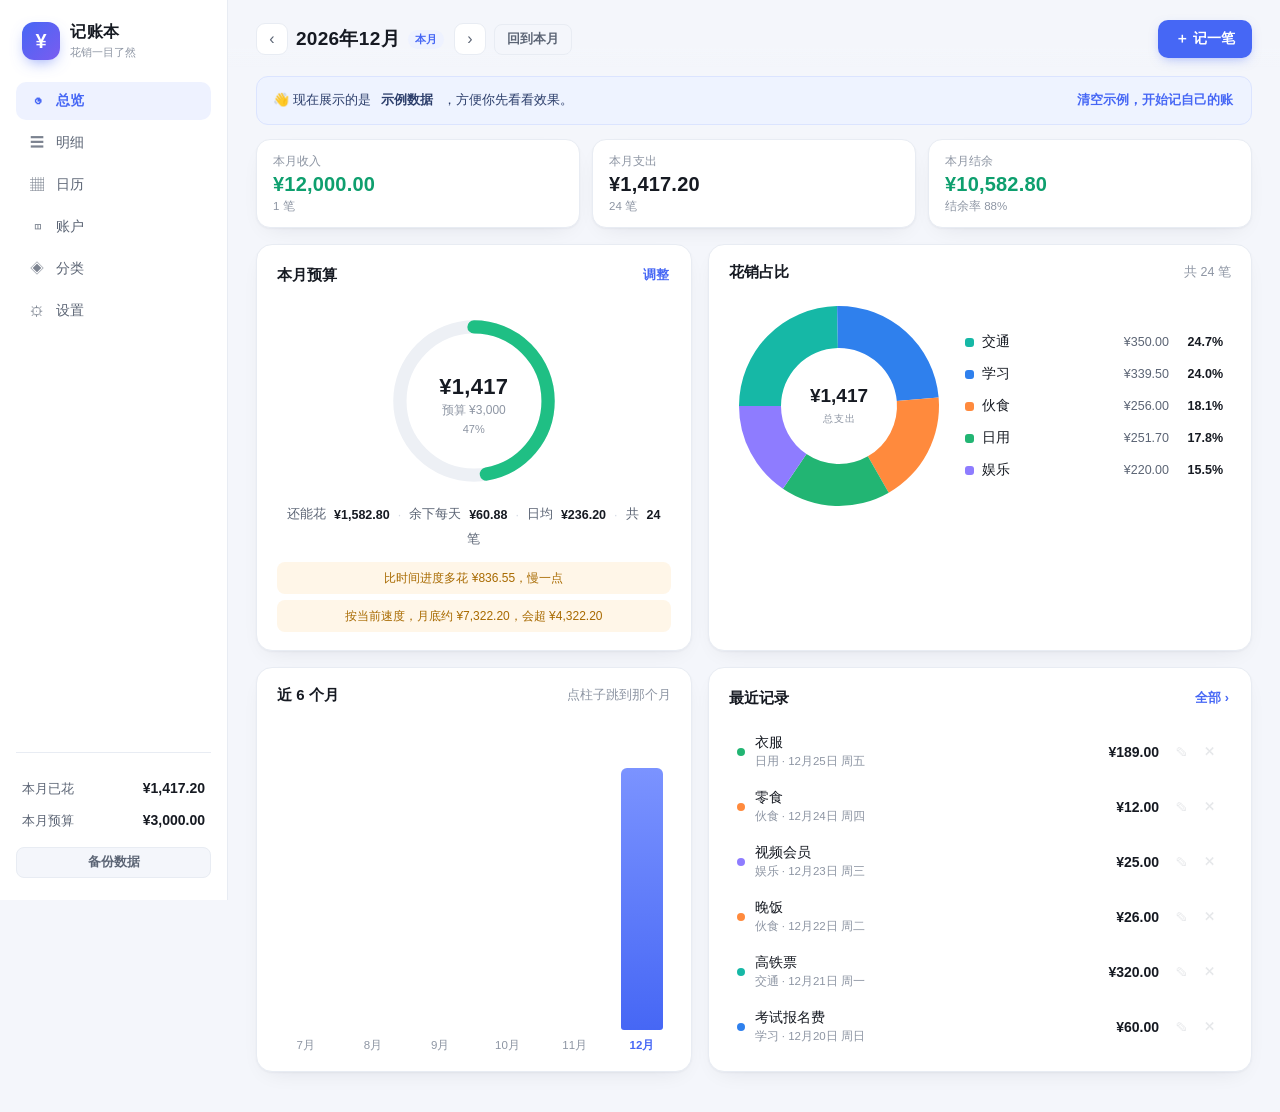
==== index.html @ 74877494 "增加 GitHub Pages 入口（index.html）与在线试用链接" ====
<!DOCTYPE html>
<html lang="zh-CN">
<head>
<meta charset="UTF-8">
<meta name="viewport" content="width=device-width, initial-scale=1.0">
<meta name="color-scheme" content="light">
<title>记账本</title>
<style>
/* ================= 记账本 · 样式 ================= */
:root {
  --bg: #f4f6fb;
  --card: #ffffff;
  --line: #e8ecf3;
  --text: #161a22;
  --text-2: #5b6474;
  --muted: #8d95a3;
  --primary: #4667f5;
  --primary-d: #3452d9;
  --danger: #e5484d;
  --good: #1fbf84;
  --warn: #f5a524;
  --radius: 16px;
  --shadow: 0 1px 2px rgba(18, 24, 40, .04), 0 8px 24px -12px rgba(18, 24, 40, .12);
}

* { box-sizing: border-box; }
html, body { height: 100%; }
body {
  margin: 0;
  background: var(--bg);
  color: var(--text);
  font-family: -apple-system, BlinkMacSystemFont, "Segoe UI", "微软雅黑", "PingFang SC",
    "Hiragino Sans GB", "Microsoft YaHei", sans-serif;
  font-size: 14px;
  -webkit-font-smoothing: antialiased;
}
button, input, select { font-family: inherit; font-size: inherit; color: inherit; }
button { cursor: pointer; }

/* 去掉数字输入框的上下箭头 */
input[type=number]::-webkit-outer-spin-button,
input[type=number]::-webkit-inner-spin-button { -webkit-appearance: none; margin: 0; }
input[type=number] { -moz-appearance: textfield; appearance: textfield; }

#app { display: flex; min-height: 100vh; max-width: 1600px; margin: 0 auto; }

/* ---------- 侧栏 ---------- */
.sidebar {
  width: 228px; flex: 0 0 228px;
  background: var(--card);
  border-right: 1px solid var(--line);
  padding: 22px 16px;
  display: flex; flex-direction: column;
  position: sticky; top: 0; height: 100vh;
}
.brand { display: flex; align-items: center; gap: 10px; padding: 0 6px 22px; }
.brand .logo {
  width: 38px; height: 38px; border-radius: 12px;
  background: linear-gradient(135deg, #4667f5, #7a5cf0);
  color: #fff; display: grid; place-items: center;
  font-size: 20px; font-weight: 700;
  box-shadow: 0 6px 16px -6px rgba(70, 103, 245, .7);
}
.brand b { display: block; font-size: 16px; letter-spacing: .5px; }
.brand small { color: var(--muted); font-size: 11px; }

.nav { display: flex; flex-direction: column; gap: 4px; }
.nav-item {
  display: flex; align-items: center; gap: 10px;
  padding: 10px 12px; border: 0; border-radius: 10px;
  background: transparent; color: var(--text-2);
  font-weight: 500; text-align: left; transition: .15s;
}
.nav-item i { font-style: normal; width: 18px; text-align: center; opacity: .8; }
.nav-item:hover { background: #f2f5fc; color: var(--text); }
.nav-item.active { background: #eef2ff; color: var(--primary); font-weight: 600; }
.nav-item.active i { opacity: 1; }

.side-foot { margin-top: auto; padding-top: 20px; border-top: 1px solid var(--line); }
.side-stat {
  display: flex; justify-content: space-between; align-items: baseline;
  padding: 7px 6px; font-size: 12.5px; color: var(--text-2);
}
.side-stat b { font-size: 14px; color: var(--text); font-variant-numeric: tabular-nums; }
.side-foot .btn { margin-top: 10px; }

/* ---------- 主区 ---------- */
.main { flex: 1; min-width: 0; display: flex; flex-direction: column; }

.topbar {
  display: flex; align-items: center; justify-content: space-between;
  gap: 16px; padding: 20px 28px 10px;
  position: sticky; top: 0; z-index: 20;
  background: linear-gradient(var(--bg) 70%, rgba(244, 246, 251, 0));
}
.month-switch { display: flex; align-items: center; gap: 8px; }
.month-title { display: flex; align-items: center; gap: 8px; font-size: 19px; min-width: 150px; }
.month-title b { font-weight: 700; letter-spacing: .3px; }
.tag {
  font-size: 11px; font-weight: 600; color: var(--primary);
  background: #eef2ff; padding: 2px 7px; border-radius: 999px;
}
.icon-btn {
  width: 32px; height: 32px; border-radius: 9px;
  border: 1px solid var(--line); background: var(--card);
  color: var(--text-2); font-size: 16px; line-height: 1;
  display: grid; place-items: center; transition: .15s;
}
.icon-btn:hover { background: #f4f6fb; color: var(--text); border-color: #d9e0ec; }
.icon-btn.tiny { width: 26px; height: 26px; font-size: 12px; border: 0; background: transparent; opacity: .5; }
.icon-btn.tiny:hover { opacity: 1; background: #f2f4f9; }
.icon-btn.tiny.danger:hover { background: #fdeaea; color: var(--danger); }

.content { padding: 8px 28px 40px; }

/* ---------- 按钮 ---------- */
.btn {
  border: 1px solid transparent; border-radius: 10px;
  padding: 9px 16px; font-weight: 600; transition: .15s;
  display: inline-flex; align-items: center; gap: 6px;
}
.btn.primary { background: var(--primary); color: #fff; box-shadow: 0 4px 12px -4px rgba(70, 103, 245, .5); }
.btn.primary:hover { background: var(--primary-d); }
.btn.ghost { background: #f4f6fb; color: var(--text-2); border-color: var(--line); }
.btn.ghost:hover { background: #ecf0f8; color: var(--text); }
.btn.danger { background: #fdeaea; color: var(--danger); }
.btn.danger:hover { background: #fbd8d9; }
.btn.small { padding: 6px 12px; font-size: 12.5px; border-radius: 8px; }
.btn.block { width: 100%; justify-content: center; }
.btn-row { display: flex; flex-wrap: wrap; gap: 8px; }
.link-btn {
  border: 0; background: transparent; color: var(--primary);
  font-size: 12.5px; font-weight: 600; padding: 4px 2px;
}
.link-btn:hover { text-decoration: underline; }

/* ---------- 卡片 ---------- */
.grid {
  display: grid;
  grid-template-columns: minmax(300px, 1fr) minmax(380px, 1.25fr);
  gap: 16px;
}
.grid2 {
  display: grid;
  grid-template-columns: repeat(auto-fit, minmax(340px, 1fr));
  gap: 16px;
  align-items: start;
}
.card {
  background: var(--card); border: 1px solid var(--line);
  border-radius: var(--radius); padding: 18px 20px;
  box-shadow: var(--shadow);
}
.card-head {
  display: flex; align-items: center; justify-content: space-between;
  gap: 10px; margin-bottom: 14px;
}
.card-head h3 { margin: 0; font-size: 15px; font-weight: 700; }
.muted { color: var(--muted); font-size: 12.5px; }
.hint { color: var(--muted); font-size: 12px; margin: 4px 0 0; line-height: 1.55; }
.danger-text { color: var(--danger); }

/* ---------- 提示条 ---------- */
.banner {
  display: flex; flex-wrap: wrap; align-items: center; gap: 10px;
  padding: 11px 16px; border-radius: 12px; font-size: 13px;
  margin-bottom: 14px; line-height: 1.6;
}
.banner.info { background: #eef3ff; color: #2c3e6b; border: 1px solid #dbe4ff; }
.banner.warn { background: #fff5e6; color: #8a5a00; border: 1px solid #ffe2b8; }
.banner.alert {
  background: #fdf6ec; color: #6b4a10; border: 1px solid #f6e0bc;
  align-items: flex-start; position: relative;
}
.alert-icon { font-size: 16px; line-height: 1.4; }
.alert-main { flex: 1; min-width: 0; }
.alert-head { font-weight: 700; font-size: 13px; margin-bottom: 8px; }
.alert-list { display: flex; flex-direction: column; gap: 6px; }
.alert-item {
  display: flex; align-items: center; gap: 10px;
  background: #fff; border: 1px solid #f0e2c8; border-radius: 9px;
  padding: 7px 10px;
}
.alert-time {
  flex: 0 0 44px; font-size: 12px; color: #a0763a;
  font-variant-numeric: tabular-nums; font-weight: 600;
}
.alert-title { flex: 1; min-width: 0; font-size: 13px; overflow: hidden; text-overflow: ellipsis; white-space: nowrap; }
.alert-done { font-size: 12px; color: #1f9d6d; font-weight: 600; }
.alert-sub { font-size: 12px; color: #8a6a33; margin-top: 8px; line-height: 1.6; }
.banner.alert .icon-btn.tiny { flex: 0 0 auto; }
.banner strong { font-weight: 700; }
.banner .link-btn { margin-left: auto; }

/* ---------- 预算圆环 ---------- */
.budget-card { display: flex; flex-direction: column; }
.ring-wrap { position: relative; display: grid; place-items: center; padding: 4px 0 10px; }
.ring { width: 190px; height: 190px; }
.ring-t1 { font-size: 26px; font-weight: 700; fill: var(--text); }
.ring-t2 { font-size: 11px; fill: var(--muted); letter-spacing: 2px; }
.ring-center { position: absolute; inset: 0; display: grid; place-content: center; text-align: center; gap: 2px; }
.ring-num { font-size: 22px; font-weight: 700; letter-spacing: .3px; font-variant-numeric: tabular-nums; }
.ring-num.over { color: var(--danger); }
.ring-sub { font-size: 12px; color: var(--muted); }
.ring-pct { font-size: 11px; color: var(--muted); margin-top: 2px; font-variant-numeric: tabular-nums; }

.list-sum {
  font-size: 12.5px; color: var(--text-2);
  padding: 0 8px 10px; border-bottom: 1px solid var(--line); margin-bottom: 4px;
}
.list-sum b { color: var(--text); font-variant-numeric: tabular-nums; }

.tips {
  display: flex; flex-wrap: wrap; align-items: center; justify-content: center;
  gap: 8px; font-size: 12.5px; color: var(--text-2); margin-bottom: 8px;
}
.tips b { color: var(--text); font-variant-numeric: tabular-nums; }
.dot-sep { color: #d3d9e4; }
.pace {
  font-size: 12px; padding: 7px 10px; border-radius: 8px;
  text-align: center; margin-top: 6px; line-height: 1.5;
}
.pace.warn { background: #fff6e8; color: #a86a00; }
.pace.good { background: #eaf9f2; color: #0d8a5f; }

/* ---------- 扇形图 ---------- */
.pie-wrap { display: flex; align-items: center; gap: 8px; }
.pie-box { flex: 0 0 220px; }
.pie { width: 220px; height: 220px; display: block; }
.slice { cursor: pointer; transition: opacity .15s, transform .15s; transform-origin: 110px 110px; }
.slice:hover, .slice.hover { opacity: .82; transform: scale(1.025); }
.pie-t1 { font-size: 19px; font-weight: 700; fill: var(--text); }
.pie-t2 { font-size: 10px; fill: var(--muted); letter-spacing: 1px; }

.legend {
  flex: 1; min-width: 0; display: flex; flex-direction: column; gap: 2px;
  max-height: 250px; overflow: auto; justify-content: center;
}
.legend-item {
  display: flex; align-items: center; gap: 8px;
  border: 0; background: transparent; padding: 6px 8px;
  border-radius: 8px; text-align: left; transition: .15s;
}
.legend-item:hover { background: #f5f7fc; }
.legend-item i { width: 9px; height: 9px; border-radius: 3px; flex: 0 0 9px; }
.legend-name { flex: 1; min-width: 0; overflow: hidden; text-overflow: ellipsis; white-space: nowrap; font-weight: 500; }
.legend-amt { font-variant-numeric: tabular-nums; color: var(--text-2); font-size: 12.5px; }
.legend-pct { width: 46px; text-align: right; font-variant-numeric: tabular-nums; font-weight: 600; font-size: 12.5px; }

/* ---------- 趋势柱 ---------- */
.trend-card { display: flex; flex-direction: column; }
.trend-card .bars { flex: 1; }
.bars { display: flex; align-items: flex-end; gap: 10px; height: 170px; min-height: 150px; padding-top: 10px; }
.bar-col { flex: 1; display: flex; flex-direction: column; align-items: center; gap: 8px; height: 100%; cursor: pointer; }
.bar-track { position: relative; width: 100%; max-width: 42px; flex: 1; display: flex; align-items: flex-end; }
.bar-budget {
  position: absolute; left: -6px; right: -6px; height: 0;
  border-top: 1.5px dashed #c2cbdb;
}
.bar-budget::after {
  content: ''; position: absolute; right: -1px; top: -3.5px;
  border: 3px solid transparent; border-left-color: #c2cbdb;
}
.bar-fill {
  position: relative; width: 100%; border-radius: 6px 6px 3px 3px;
  background: linear-gradient(180deg, #7b93ff, #4667f5);
  transition: .2s; min-height: 3px;
}
.bar-fill.over { background: linear-gradient(180deg, #ff8085, #e5484d); }
.bar-col:hover .bar-fill { filter: brightness(1.08); }
.bar-label { font-size: 11.5px; color: var(--muted); }
.bar-col.current .bar-label { color: var(--primary); font-weight: 700; }

/* ---------- 记录列表 ---------- */
.rec-list { display: flex; flex-direction: column; gap: 2px; }
.rec-row {
  display: flex; align-items: center; gap: 10px;
  padding: 9px 8px; border-radius: 10px; transition: .12s;
}
.rec-row:hover { background: #f7f9fd; }
.rec-dot { width: 8px; height: 8px; border-radius: 50%; flex: 0 0 8px; }
.rec-main { flex: 1; min-width: 0; }
.rec-item { font-weight: 500; overflow: hidden; text-overflow: ellipsis; white-space: nowrap; }
.rec-meta { font-size: 11.5px; color: var(--muted); margin-top: 2px; }
.rec-amt { font-weight: 600; font-variant-numeric: tabular-nums; }
.rec-ops { display: flex; gap: 2px; opacity: .3; transition: .15s; }
.rec-row:hover .rec-ops { opacity: 1; }

.day-group { margin-bottom: 6px; }
.day-head {
  display: flex; justify-content: space-between; align-items: baseline;
  padding: 10px 8px 6px; font-size: 12px; color: var(--text-2);
  border-bottom: 1px dashed var(--line); margin-bottom: 2px;
}
.day-head b { font-variant-numeric: tabular-nums; }

/* ---------- 快速记账 ---------- */
.quick { display: flex; gap: 10px; }
.quick-input {
  flex: 1; padding: 12px 16px; border-radius: 12px;
  border: 1.5px solid var(--line); background: #fafbfe;
  outline: none; transition: .15s;
}
.quick-input:focus { border-color: var(--primary); background: #fff; box-shadow: 0 0 0 4px rgba(70, 103, 245, .1); }
.quick-hint {
  font-size: 12px; color: var(--muted); padding: 8px 4px 14px;
  min-height: 20px; transition: .15s;
}
.quick-hint.live { color: var(--text-2); }

.chips { display: flex; flex-wrap: wrap; gap: 6px; margin-bottom: 14px; }
.chip {
  border: 1px solid var(--line); background: #fff; border-radius: 999px;
  padding: 5px 12px; font-size: 12.5px; color: var(--text-2);
  display: inline-flex; align-items: center; gap: 6px; transition: .15s;
}
.chip i { width: 7px; height: 7px; border-radius: 50%; }
.chip:hover { border-color: #cfd8e8; }
.chip.on { background: #eef2ff; border-color: #c7d3ff; color: var(--primary); font-weight: 600; }

/* ---------- 分类管理 ---------- */
.cat-list { display: flex; flex-direction: column; gap: 8px; max-width: 900px; }
.cat-row {
  display: flex; align-items: center; gap: 12px;
  padding: 10px 12px; border: 1px solid var(--line); border-radius: 12px;
  background: #fbfcfe;
}
.cat-color {
  width: 26px; height: 26px; padding: 0; border: 0; border-radius: 8px;
  background: transparent; cursor: pointer; flex: 0 0 26px;
}
.cat-color::-webkit-color-swatch-wrapper { padding: 0; }
.cat-color::-webkit-color-swatch { border: 2px solid #fff; border-radius: 8px; box-shadow: 0 0 0 1px var(--line); }
.cat-name {
  width: 100px; border: 1px solid transparent; background: transparent;
  padding: 5px 8px; border-radius: 8px; font-weight: 600;
}
.cat-name:hover { border-color: var(--line); background: #fff; }
.cat-name:focus { outline: none; border-color: var(--primary); background: #fff; }
.cat-budget { display: flex; align-items: center; gap: 5px; font-size: 12px; color: var(--muted); }
.num-in {
  width: 72px; padding: 5px 8px; border: 1px solid var(--line); border-radius: 8px;
  background: #fff; text-align: right; outline: none;
  font-variant-numeric: tabular-nums;
}
.num-in:focus { border-color: var(--primary); }
.num-in.wide { width: 160px; }
.num-in.big { width: 100%; font-size: 20px; font-weight: 700; padding: 10px 14px; text-align: left; }
.cat-usage {
  flex: 0 1 300px; min-width: 150px; max-width: 300px;
  display: flex; flex-direction: column; gap: 5px;
}
.cat-usage.plain { justify-content: center; }
.mini-bar { height: 5px; border-radius: 99px; background: #edf0f6; overflow: hidden; }
.mini-bar i { display: block; height: 100%; border-radius: 99px; transition: .3s; }

/* ---------- 表单 ---------- */
.field { display: flex; align-items: center; gap: 10px; margin-bottom: 12px; }
.field > span { flex: 0 0 auto; min-width: 72px; color: var(--text-2); font-size: 12.5px; }
.txt-in, .sel {
  flex: 1; padding: 9px 12px; border: 1px solid var(--line); border-radius: 10px;
  background: #fafbfe; outline: none; transition: .15s;
}
.txt-in:focus, .sel:focus { border-color: var(--primary); background: #fff; }
.kv { display: flex; justify-content: space-between; padding: 8px 2px; border-bottom: 1px dashed var(--line); font-size: 13px; color: var(--text-2); }
.kv:last-child { border-bottom: 0; }
.kv b { color: var(--text); font-variant-numeric: tabular-nums; }
.danger-zone {
  display: flex; align-items: center; justify-content: space-between;
  margin-top: 18px; padding-top: 14px; border-top: 1px solid var(--line);
  color: var(--text-2); font-size: 13px;
}

/* 自动备份 */
.bk-row {
  display: flex; align-items: center; gap: 10px;
  padding: 10px 12px; border: 1px solid var(--line); border-radius: 12px;
  background: #fbfcfe; margin-bottom: 8px;
}
.bk-dot { width: 8px; height: 8px; border-radius: 50%; background: #c9d1e0; flex: 0 0 8px; }
.bk-dot.on { background: var(--good); box-shadow: 0 0 0 3px rgba(31, 191, 132, .16); }
.bk-dot.pending { background: var(--warn); box-shadow: 0 0 0 3px rgba(245, 165, 36, .18); }
.bk-main { flex: 1; min-width: 0; }
.bk-title { font-weight: 600; font-size: 13px; }
.bk-sub { font-size: 11.5px; color: var(--muted); margin-top: 2px; line-height: 1.5; }

.snap-list { display: flex; flex-direction: column; gap: 6px; max-height: 46vh; overflow: auto; }
.snap-row {
  display: flex; align-items: center; gap: 10px;
  padding: 9px 10px; border: 1px solid var(--line); border-radius: 10px;
}
.snap-idx {
  width: 22px; height: 22px; border-radius: 6px; background: #f0f3f9;
  display: grid; place-items: center; font-size: 11px; color: var(--muted); flex: 0 0 22px;
}
.snap-main { flex: 1; min-width: 0; }
.snap-time { font-size: 13px; font-weight: 500; display: flex; align-items: center; gap: 6px; }
.snap-meta { font-size: 11.5px; color: var(--muted); margin-top: 2px; }

/* ---------- KPI 行 ---------- */
.kpi-row {
  display: grid;
  grid-template-columns: repeat(auto-fit, minmax(160px, 1fr));
  gap: 12px; margin-bottom: 16px;
}
.kpi {
  background: var(--card); border: 1px solid var(--line); border-radius: 14px;
  padding: 13px 16px; box-shadow: var(--shadow);
  display: flex; flex-direction: column; gap: 3px;
}
.kpi-label { font-size: 12px; color: var(--muted); }
.kpi-value { font-size: 20px; font-weight: 700; font-variant-numeric: tabular-nums; letter-spacing: .2px; }
.kpi-value.pos { color: #0e9f6e; }
.kpi-value.neg { color: var(--danger); }
.kpi-sub { font-size: 11.5px; color: var(--muted); }
.kpi-bar { height: 5px; border-radius: 99px; background: #edf0f6; overflow: hidden; margin-top: 5px; }
.kpi-bar i { display: block; height: 100%; background: linear-gradient(90deg, #34d399, #0e9f6e); border-radius: 99px; }

.pos { color: #0e9f6e; }
.neg { color: var(--danger); }
.rec-amt.income { color: #0e9f6e; }
.rec-amt.transfer { color: var(--muted); }

/* ---------- 分段切换 ---------- */
.seg {
  display: flex; gap: 4px; background: #f2f4f9; padding: 4px;
  border-radius: 11px; margin-bottom: 16px;
}
.seg-btn {
  flex: 1; border: 0; background: transparent; padding: 7px 0;
  border-radius: 8px; font-size: 13px; font-weight: 600; color: var(--text-2);
  transition: .15s;
}
.seg-btn:hover { color: var(--text); }
.seg-btn.on { background: #fff; color: var(--primary); box-shadow: 0 1px 3px rgba(20, 30, 60, .1); }

/* ---------- 账户 ---------- */
.acc-total {
  display: flex; justify-content: space-between; align-items: baseline;
  padding: 10px 4px 14px; border-bottom: 1px solid var(--line); margin-bottom: 10px;
  font-size: 13px; color: var(--text-2);
}
.acc-total b { font-size: 22px; font-variant-numeric: tabular-nums; color: var(--text); }
.acc-total b.neg { color: var(--danger); }
.acc-list { display: flex; flex-direction: column; gap: 6px; }
.acc-row {
  display: flex; align-items: center; gap: 10px;
  padding: 10px 12px; border: 1px solid var(--line); border-radius: 12px; background: #fbfcfe;
}
.acc-dot { width: 10px; height: 10px; border-radius: 3px; flex: 0 0 10px; }
.acc-main { flex: 1; min-width: 0; }
.acc-name { font-weight: 600; font-size: 13.5px; }
.acc-sub { font-size: 11.5px; color: var(--muted); margin-top: 2px; }
.acc-bal { font-weight: 700; font-variant-numeric: tabular-nums; font-size: 15px; }
.acc-bal.neg { color: var(--danger); }

.flow-list { display: flex; flex-direction: column; gap: 9px; }
.flow-row { display: flex; align-items: center; gap: 10px; font-size: 12.5px; }
.flow-name { flex: 0 0 66px; color: var(--text-2); overflow: hidden; text-overflow: ellipsis; white-space: nowrap; }
.flow-track { flex: 1; height: 7px; background: #eef1f7; border-radius: 99px; overflow: hidden; }
.flow-track i { display: block; height: 100%; border-radius: 99px; }
.flow-amt { flex: 0 0 84px; text-align: right; font-variant-numeric: tabular-nums; font-weight: 600; }

/* ---------- 日历 ---------- */
.cal-card { max-width: 980px; }
.cal-sum {
  display: grid; grid-template-columns: repeat(auto-fit, minmax(140px, 1fr));
  gap: 10px; margin-bottom: 18px;
}
.cal-kpi {
  background: #f7f9fd; border: 1px solid var(--line); border-radius: 12px;
  padding: 10px 14px; display: flex; flex-direction: column; gap: 3px;
}
.cal-kpi span { font-size: 11.5px; color: var(--muted); }
.cal-kpi b { font-size: 17px; font-variant-numeric: tabular-nums; }
.cal-kpi i { font-style: normal; font-size: 11px; color: var(--muted); }

.cal-week {
  display: grid; grid-template-columns: repeat(7, 1fr);
  gap: 6px; margin-bottom: 8px;
}
.cal-week span { text-align: center; font-size: 12px; color: var(--muted); }

.cal-grid { display: grid; grid-template-columns: repeat(7, 1fr); gap: 6px; max-width: 860px; }
.cal-cell {
  aspect-ratio: 1 / .82;
  display: flex; flex-direction: column; align-items: center; justify-content: center; gap: 2px;
  border: 1px solid var(--line); border-radius: 10px; background: #fff;
  padding: 4px; transition: .15s; font-variant-numeric: tabular-nums;
}
.cal-cell.blank { border-color: transparent; background: transparent; pointer-events: none; }
.cal-cell.has-data { cursor: pointer; border-color: transparent; }
.cal-cell.has-data:hover { transform: translateY(-2px); box-shadow: 0 6px 14px -8px rgba(30, 50, 100, .45); }
.cal-cell.lvl1 { background: #edf3ff; }
.cal-cell.lvl2 { background: #d3e2ff; }
.cal-cell.lvl3 { background: #a9c6ff; }
.cal-cell.lvl4 { background: #6b94f5; }
.cal-cell.lvl4 .cal-day, .cal-cell.lvl4 .cal-amt { color: #fff; }
.cal-cell.today { box-shadow: inset 0 0 0 2px var(--primary); }
.cal-day { font-size: 13px; font-weight: 600; color: var(--text-2); }
.cal-cell.has-data .cal-day { color: var(--text); }
.cal-amt { font-size: 11px; color: var(--text-2); font-weight: 600; }
.cal-cell.lvl3 .cal-amt, .cal-cell.lvl4 .cal-amt { color: #1a2b52; }
.cal-dot {
  width: 5px; height: 5px; border-radius: 50%;
  background: #ff7a45; margin-top: 1px;
}
.cal-cell.lvl4 .cal-dot { background: #fff3b0; }

.day-section { margin-bottom: 14px; }
.day-section-t {
  font-size: 12px; font-weight: 600; color: var(--text-2);
  padding: 4px 4px 8px;
}
.ev-row {
  display: flex; align-items: center; gap: 10px;
  padding: 8px 10px; border-radius: 10px; background: #f8faff;
  border: 1px solid #eaefff; margin-bottom: 6px;
}
.ev-time {
  flex: 0 0 46px; font-size: 12px; color: var(--primary);
  font-weight: 600; font-variant-numeric: tabular-nums;
}
.ev-main { flex: 1; min-width: 0; }
.ev-title { font-weight: 500; overflow: hidden; text-overflow: ellipsis; white-space: nowrap; }
.ev-meta { font-size: 11.5px; color: var(--muted); margin-top: 2px; }

.day-sum-bar {
  font-size: 12.5px; color: var(--text-2); padding: 0 4px 12px;
  border-bottom: 1px solid var(--line); margin-bottom: 6px;
}
.day-sum-bar b { color: var(--text); font-variant-numeric: tabular-nums; }

/* ---------- 空状态 ---------- */
.empty { text-align: center; padding: 26px 10px; color: var(--muted); }
.empty.small { padding: 12px; }
.empty-icon { font-size: 30px; opacity: .35; margin-bottom: 8px; }
.empty p { margin: 0 0 14px; font-size: 13px; }

/* ---------- 弹窗 ---------- */
.modal-mask {
  position: fixed; inset: 0; background: rgba(16, 22, 36, .42);
  backdrop-filter: blur(2px); z-index: 100;
  display: grid; place-items: center; padding: 20px;
  animation: fade .15s ease;
}
@keyframes fade { from { opacity: 0 } to { opacity: 1 } }
.modal {
  width: 100%; max-width: 440px; background: var(--card);
  border-radius: 18px; padding: 20px 22px;
  box-shadow: 0 24px 60px -12px rgba(16, 22, 36, .35);
  animation: pop .18s cubic-bezier(.2, .9, .3, 1.2);
}
.modal.small { max-width: 340px; }
@keyframes pop { from { transform: scale(.96); opacity: 0 } to { transform: scale(1); opacity: 1 } }
.modal-head { display: flex; align-items: center; justify-content: space-between; margin-bottom: 16px; }
.modal-head h3 { margin: 0; font-size: 16px; }
.modal-foot { display: flex; justify-content: flex-end; gap: 8px; margin-top: 18px; }

/* ---------- 提示条 ---------- */
.toast {
  position: fixed; left: 50%; bottom: 32px; transform: translate(-50%, 20px);
  background: #1c2230; color: #fff; padding: 11px 20px; border-radius: 12px;
  font-size: 13px; opacity: 0; pointer-events: none; transition: .22s;
  box-shadow: 0 12px 32px -8px rgba(0, 0, 0, .4); z-index: 200;
  max-width: 80vw;
}
.toast.show { opacity: 1; transform: translate(-50%, 0); }
.toast.err { background: var(--danger); }

/* ---------- 响应式 ---------- */
@media (max-width: 1080px) {
  .grid { grid-template-columns: 1fr; }
  .pie-wrap { flex-direction: column; }
  .pie-box { flex: none; }
  .legend { width: 100%; max-height: none; }
}
@media (max-width: 820px) {
  #app { flex-direction: column; }
  .sidebar {
    width: 100%; flex: none; height: auto; position: static;
    flex-direction: row; align-items: center; gap: 10px;
    padding: 12px 14px; overflow-x: auto;
    border-right: 0; border-bottom: 1px solid var(--line);
  }
  .brand { padding: 0; }
  .brand small { display: none; }
  .nav { flex-direction: row; gap: 2px; }
  .nav-item { padding: 8px 12px; white-space: nowrap; }
  .nav-item i { display: none; }
  .side-foot { display: none; }
  .topbar { padding: 14px 16px 8px; flex-wrap: wrap; }
  .content { padding: 8px 16px 40px; }
  .month-title { font-size: 16px; min-width: 120px; }
  .cat-row { flex-wrap: wrap; }
  .cat-usage { flex: 1 0 100%; }
}

/* 滚动条 */
::-webkit-scrollbar { width: 9px; height: 9px; }
::-webkit-scrollbar-thumb { background: #d5dbe6; border-radius: 99px; border: 2px solid var(--bg); }
::-webkit-scrollbar-thumb:hover { background: #c1c9d8; }

</style>
</head>
<body>
<div id="app"></div>
<script>
/* ================= 记账本 · 核心逻辑（纯函数，可在 Node 里自测） ================= */
var Core = (function () {
  'use strict';

  /* ---------- 工具 ---------- */
  function pad(n) { return n < 10 ? '0' + n : '' + n; }
  function ym(d) { return d.getFullYear() + '-' + pad(d.getMonth() + 1); }
  function ymd(d) { return ym(d) + '-' + pad(d.getDate()); }
  function parseYM(s) { var p = String(s).split('-'); return { y: +p[0], m: +p[1] }; }
  function daysInMonth(year, month) { return new Date(year, month, 0).getDate(); }
  function todayStr() { return ymd(new Date()); }
  function round2(n) { return Math.round((n + Number.EPSILON) * 100) / 100; }
  function clamp(n, a, b) { return Math.min(b, Math.max(a, n)); }
  function uid(prefix) {
    return (prefix || 'id') + '_' + Date.now().toString(36) + Math.random().toString(36).slice(2, 7);
  }
  function money(n) {
    if (n === null || n === undefined || isNaN(n)) return '—';
    return Number(n).toLocaleString('zh-CN', { minimumFractionDigits: 2, maximumFractionDigits: 2 });
  }
  function moneyShort(n) {
    if (n === null || n === undefined || isNaN(n)) return '—';
    if (Math.abs(n) >= 10000) return (n / 10000).toFixed(1) + '万';
    return Number(n).toLocaleString('zh-CN', { maximumFractionDigits: 0 });
  }
  function monthLabel(m) { var p = m.split('-'); return (+p[0]) + '年' + (+p[1]) + '月'; }
  function addMonths(m, k) {
    var p = parseYM(m);
    var d = new Date(p.y, p.m - 1 + k, 1);
    return ym(d);
  }
  function monthRange(m) {
    var p = parseYM(m);
    return { start: m + '-01', end: m + '-' + pad(daysInMonth(p.y, p.m)) };
  }

  /* ---------- 默认数据 ---------- */
  var DEFAULT_CATEGORIES = [
    { id: 'cat_food',   name: '伙食', color: '#FF8A3D', budget: 0 },
    { id: 'cat_fun',    name: '娱乐', color: '#8E7CFF', budget: 0 },
    { id: 'cat_study',  name: '学习', color: '#2F80ED', budget: 0 },
    { id: 'cat_traffic',name: '交通', color: '#16B8A6', budget: 0 },
    { id: 'cat_daily',  name: '日用', color: '#22B573', budget: 0 },
    { id: 'cat_home',   name: '居住', color: '#C4763C', budget: 0 },
    { id: 'cat_health', name: '医疗', color: '#FF6B8B', budget: 0 },
    { id: 'cat_social', name: '人情', color: '#E8B44A', budget: 0 },
    { id: 'cat_other',  name: '其他', color: '#98A2B3', budget: 0 }
  ];

  var DEFAULT_ACCOUNTS = [
    { id: 'acc_cash',   name: '现金',   color: '#8FA3BF', initBalance: 0 },
    { id: 'acc_wechat', name: '微信',   color: '#22C55E', initBalance: 0 },
    { id: 'acc_alipay', name: '支付宝', color: '#2E9BFF', initBalance: 0 },
    { id: 'acc_bank',   name: '银行卡', color: '#F59E0B', initBalance: 0 }
  ];

  var DEFAULT_INCOME_CATS = [
    { id: 'inc_salary', name: '工资',     color: '#16A34A' },
    { id: 'inc_bonus',  name: '奖金',     color: '#22C55E' },
    { id: 'inc_part',   name: '兼职',     color: '#4ADE80' },
    { id: 'inc_gift',   name: '红包',     color: '#F87171' },
    { id: 'inc_refund', name: '退款',     color: '#FBBF24' },
    { id: 'inc_other',  name: '其他收入', color: '#94A3B8' }
  ];

  // 老数据没有 type 字段，一律当支出
  function recType(r) { return (r && r.type) || 'expense'; }

  // 老的「支付方式」推断成账户
  function accountFromPay(pay, accounts) {
    var has = function (id) { return accounts.some(function (a) { return a.id === id; }); };
    var p = String(pay || '');
    if (p.indexOf('微信') >= 0 && has('acc_wechat')) return 'acc_wechat';
    if (p.indexOf('支付宝') >= 0 && has('acc_alipay')) return 'acc_alipay';
    if ((p.indexOf('银行') >= 0 || p.indexOf('花呗') >= 0 || p.indexOf('白条') >= 0) && has('acc_bank')) return 'acc_bank';
    if (p.indexOf('现金') >= 0 && has('acc_cash')) return 'acc_cash';
    return accounts.length ? accounts[0].id : '';
  }

  var EMPTY_STATE = function () {
    return {
      version: 2,
      settings: { userId: '', defaultMonthlyBudget: 3000, savingsGoal: 0 },
      categories: JSON.parse(JSON.stringify(DEFAULT_CATEGORIES)),
      incomeCategories: JSON.parse(JSON.stringify(DEFAULT_INCOME_CATS)),
      accounts: JSON.parse(JSON.stringify(DEFAULT_ACCOUNTS)),
      records: [],
      events: [],
      ai: { provider: 'deepseek', key: '', baseUrl: 'https://api.deepseek.com', model: 'deepseek-chat', enabled: false }
    };
  };

  function normalize(state) {
    var s = EMPTY_STATE();
    if (!state || typeof state !== 'object') return s;

    if (state.settings) s.settings = Object.assign(s.settings, state.settings);
    if (Array.isArray(state.categories) && state.categories.length) s.categories = state.categories;
    if (Array.isArray(state.incomeCategories) && state.incomeCategories.length) {
      s.incomeCategories = state.incomeCategories;
    }
    if (Array.isArray(state.accounts) && state.accounts.length) {
      s.accounts = state.accounts.filter(function (a) { return a && a.id && a.name; })
        .map(function (a) {
          return {
            id: a.id,
            name: String(a.name).slice(0, 12),
            color: a.color || '#8FA3BF',
            initBalance: round2(+a.initBalance || 0)
          };
        });
    }
    if (Array.isArray(state.records)) s.records = state.records;
    if (state.ai) s.ai = Object.assign(s.ai, state.ai);

    // 保证每条记录字段完整
    s.records = s.records
      .filter(function (r) { return r && r.date && !isNaN(+r.amount); })
      .map(function (r) {
        var type = recType(r);
        var acc = r.accountId || accountFromPay(r.pay, s.accounts);
        return {
          id: r.id || uid('rec'),
          type: type,
          date: r.date,
          categoryId: r.categoryId || (type === 'income' ? 'inc_other' : 'cat_other'),
          accountId: type === 'transfer' ? (r.accountId || '') : acc,
          toAccountId: type === 'transfer' ? (r.toAccountId || '') : '',
          item: r.item || '',
          amount: round2(Math.abs(+r.amount)),
          pay: r.pay || '',
          note: r.note || '',
          createdAt: r.createdAt || 0
        };
      });

    if (Array.isArray(state.events)) {
      s.events = state.events.filter(function (e) { return e && e.date; }).map(function (e) {
        return {
          id: e.id || uid('ev'),
          date: String(e.date).slice(0, 10),
          time: e.time || '',
          allDay: !!e.allDay,
          summary: String(e.summary || '未命名日程').slice(0, 80),
          location: String(e.location || '').slice(0, 60),
          description: '',
          amount: typeof e.amount === 'number' ? e.amount : null,
          source: e.source || 'ics'
        };
      });
    }
    return s;
  }

  /* ---------- 查询 ---------- */
  function monthBudget(state, month) {
    var ov = state.settings.monthBudgets || {};
    if (ov[month] !== undefined && ov[month] !== null && ov[month] !== '') return +ov[month];
    var sum = (state.categories || []).reduce(function (a, c) { return a + (+c.budget || 0); }, 0);
    if (sum > 0) return sum;
    return +(state.settings.defaultMonthlyBudget || 0);
  }

  function recordsOf(state, month) {
    return (state.records || []).filter(function (r) { return r.date.slice(0, 7) === month; });
  }

  function catBudgetTotal(state) {
    return (state.categories || []).reduce(function (a, c) { return a + (+c.budget || 0); }, 0);
  }

  /* ---------- 月度统计（核心） ---------- */
  function monthStats(state, month) {
    var p = parseYM(month);
    var total = daysInMonth(p.y, p.m);
    var recs = recordsOf(state, month);

    var budget = monthBudget(state, month);
    var expenseRecs = recs.filter(function (r) { return recType(r) === 'expense'; });
    var incomeRecs = recs.filter(function (r) { return recType(r) === 'income'; });

    var spent = expenseRecs.reduce(function (a, r) { return a + (+r.amount || 0); }, 0);
    var income = incomeRecs.reduce(function (a, r) { return a + (+r.amount || 0); }, 0);
    var savings = income - spent;

    var cats = (state.categories || []).map(function (c) {
      var rows = expenseRecs.filter(function (r) { return r.categoryId === c.id; });
      var amount = rows.reduce(function (a, r) { return a + (+r.amount || 0); }, 0);
      return {
        id: c.id, name: c.name, color: c.color,
        budget: +c.budget || 0,
        amount: round2(amount),
        count: rows.length,
        ratio: spent > 0 ? amount / spent : 0,
        budgetRatio: (+c.budget || 0) > 0 ? amount / (+c.budget) : null
      };
    });
    // 有花费却没有在分类表里找到的，归入“未分类”
    var unknown = expenseRecs.filter(function (r) {
      return !(state.categories || []).some(function (c) { return c.id === r.categoryId; });
    });
    if (unknown.length) {
      var ua = unknown.reduce(function (a, r) { return a + (+r.amount || 0); }, 0);
      cats.push({
        id: '__unknown', name: '未分类', color: '#B0B7C3', budget: 0,
        amount: round2(ua), count: unknown.length,
        ratio: spent > 0 ? ua / spent : 0, budgetRatio: null
      });
    }

    var incomeCats = (state.incomeCategories || []).map(function (c) {
      var rows = incomeRecs.filter(function (r) { return r.categoryId === c.id; });
      var amount = rows.reduce(function (a, r) { return a + (+r.amount || 0); }, 0);
      return {
        id: c.id, name: c.name, color: c.color,
        amount: round2(amount),
        count: rows.length,
        ratio: income > 0 ? amount / income : 0
      };
    }).filter(function (c) { return c.amount > 0; });

    var now = new Date();
    var isThisMonth = ym(now) === month;
    var nowDay = isThisMonth ? now.getDate() : total;
    var elapsed = isThisMonth ? clamp(now.getDate(), 0, total) : total;

    var today = expenseRecs.reduce(function (a, r) { return a + (r.date === todayStr() ? +r.amount : 0); }, 0);
    var byDay = [];
    for (var d = 1; d <= total; d++) {
      var ds = month + '-' + pad(d);
      byDay.push(expenseRecs.reduce(function (a, r) { return a + (r.date === ds ? +r.amount : 0); }, 0));
    }

    var remaining = budget > 0 ? budget - spent : null;
    var ideal = budget > 0 ? budget * elapsed / total : null;
    var avgPerDay = elapsed > 0 ? spent / elapsed : 0;
    var remainDays = Math.max(0, total - elapsed) + (isThisMonth ? 1 : 0);
    var dailyAllow = null, forecast = null;
    if (budget > 0) {
      dailyAllow = remainDays > 0 ? Math.max(0, remaining) / remainDays : 0;
      forecast = isThisMonth ? avgPerDay * total : spent;
    }

    return {
      month: month,
      label: monthLabel(month),
      total, elapsed, isThisMonth,
      budget: round2(budget),
      spent: round2(spent),
      income: round2(income),
      savings: round2(savings),
      savingsRate: income > 0 ? savings / income : null,
      usedRatio: budget > 0 ? spent / budget : null,
      remaining: remaining === null ? null : round2(remaining),
      ideal: ideal === null ? null : round2(ideal),
      avgPerDay: round2(avgPerDay),
      dailyAllow: dailyAllow === null ? null : round2(dailyAllow),
      forecast: forecast === null ? null : round2(forecast),
      overForecast: budget > 0 && forecast !== null ? forecast - budget : null,
      today: round2(today),
      count: expenseRecs.length,
      incomeCount: incomeRecs.length,
      totalCount: recs.length,
      remainingDays: Math.max(0, total - nowDay) + (isThisMonth ? 1 : 0),
      categories: cats,
      incomeCategories: incomeCats,
      byDay: byDay,
      records: recs.slice()
    };
  }

  /* ---------- 账户余额 ---------- */
  function accountBalances(state, month) {
    var bal = {}, flow = {};
    (state.accounts || []).forEach(function (a) {
      bal[a.id] = round2(+a.initBalance || 0);
      flow[a.id] = 0;
    });
    (state.records || []).forEach(function (r) {
      var amt = +r.amount || 0;
      if (month && r.date.slice(0, 7) !== month) return;
      var t = recType(r);
      if (t === 'income') {
        if (bal[r.accountId] !== undefined) { bal[r.accountId] = round2(bal[r.accountId] + amt); flow[r.accountId] = round2(flow[r.accountId] + amt); }
      } else if (t === 'expense') {
        if (bal[r.accountId] !== undefined) { bal[r.accountId] = round2(bal[r.accountId] - amt); flow[r.accountId] = round2(flow[r.accountId] - amt); }
      } else if (t === 'transfer') {
        if (bal[r.accountId] !== undefined) { bal[r.accountId] = round2(bal[r.accountId] - amt); flow[r.accountId] = round2(flow[r.accountId] - amt); }
        if (bal[r.toAccountId] !== undefined) { bal[r.toAccountId] = round2(bal[r.toAccountId] + amt); flow[r.toAccountId] = round2(flow[r.toAccountId] + amt); }
      }
    });
    return { balance: bal, flow: flow };
  }

  /* 最近 n 个月（含当月，按时间升序） */
  function trailingMonths(month, n) {
    var out = [];
    for (var i = n - 1; i >= 0; i--) out.push(addMonths(month, -i));
    return out;
  }

  /* ---------- 日历文件（.ics）解析 ---------- */

  // RFC 5545：长行会用「换行+空格」折行，先拼回去
  function unfoldICS(text) {
    var t = String(text || '').replace(/\r\n/g, '\n').replace(/\r/g, '\n');
    return t.replace(/\n[ \t]/g, '');
  }

  function unescapeICS(s) {
    return String(s)
      .replace(/\\[nN]/g, '\n')
      .replace(/\\,/g, ',')
      .replace(/\\;/g, ';')
      .replace(/\\\\/g, '\\');
  }

  function parsePropLine(line) {
    var colon = line.indexOf(':');
    if (colon < 0) return null;
    var head = line.slice(0, colon);
    var value = line.slice(colon + 1);
    var parts = head.split(';');
    var params = {};
    for (var i = 1; i < parts.length; i++) {
      var eq = parts[i].indexOf('=');
      if (eq < 0) continue;
      params[parts[i].slice(0, eq).toUpperCase()] = parts[i].slice(eq + 1).replace(/^"|"$/g, '');
    }
    return { name: parts[0].toUpperCase(), params: params, value: value };
  }

  // 20261030 / 20261030T090000 / 20261030T090000Z
  function parseICSDate(value, params) {
    var m = String(value || '').match(/^(\d{4})(\d{2})(\d{2})(?:T(\d{2})(\d{2})(\d{2}))?(Z)?$/);
    if (!m) return null;
    var y = +m[1], mo = +m[2], d = +m[3];
    var hasTime = !!m[4];
    var hh = hasTime ? +m[4] : 0, mi = hasTime ? +m[5] : 0;
    var dt;
    if (m[7] === 'Z') {
      dt = new Date(Date.UTC(y, mo - 1, d, hh, mi, 0));
      dt = new Date(dt.getTime()); // 交给本地时区换算
    } else {
      dt = new Date(y, mo - 1, d, hh, mi, 0);
    }
    return {
      date: ymd(dt),
      time: hasTime ? pad(dt.getHours()) + ':' + pad(dt.getMinutes()) : '',
      allDay: !hasTime
    };
  }

  function parseRRule(s) {
    var o = {};
    String(s || '').split(';').forEach(function (kv) {
      var i = kv.indexOf('=');
      if (i > 0) o[kv.slice(0, i).toUpperCase()] = kv.slice(i + 1);
    });
    return o;
  }

  function addMonthsClamp(dt, n) {
    var y = dt.getFullYear(), m = dt.getMonth() + n, d = dt.getDate();
    var last = daysInMonth(y + Math.floor(m / 12), (m % 12) + 1);
    return new Date(y + Math.floor(m / 12), m % 12, Math.min(d, last));
  }

  var WEEK_MAP = { SU: 0, MO: 1, TU: 2, WE: 3, TH: 4, FR: 5, SA: 6 };

  // 把一条（可能重复的）日程展开成日期列表，最多到 limit（YYYY-MM-DD）
  function expandEvent(startDate, rrule, limit) {
    var out = [startDate];
    if (!rrule) return out;
    var r = parseRRule(rrule);
    var freq = (r.FREQ || '').toUpperCase();
    var interval = Math.max(1, +(r.INTERVAL || 1));
    var count = r.COUNT ? +r.COUNT : 0;
    var until = r.UNTIL ? parseICSDate(r.UNTIL) : null;
    var maxN = count || 400;
    var base = new Date(startDate + 'T00:00:00');
    var limitDate = new Date(limit + 'T00:00:00');
    var guard = 0;

    if (freq === 'WEEKLY' && r.BYDAY) {
      var days = r.BYDAY.split(',').map(function (x) { return WEEK_MAP[x.trim().toUpperCase()]; })
        .filter(function (x) { return x !== undefined; });
      if (days.length) {
        var cursor = new Date(base);
        // 从本周开始，逐周推进
        var weekStart = new Date(cursor);
        weekStart.setDate(weekStart.getDate() - weekStart.getDay());
        while (guard++ < 800) {
          for (var i = 0; i < days.length; i++) {
            var off = (days[i] - 0);
            var day = new Date(weekStart);
            day.setDate(day.getDate() + off);
            var ds = ymd(day);
            if (day >= base && ds <= limit) {
              if (out.indexOf(ds) < 0) out.push(ds);
              if (out.length >= maxN) return out.sort();
            }
          }
          weekStart.setDate(weekStart.getDate() + 7 * interval);
          if (weekStart > limitDate) break;
        }
        return out.sort();
      }
    }

    var cur = new Date(base);
    while (guard++ < 800) {
      if (freq === 'DAILY') cur = new Date(cur.getFullYear(), cur.getMonth(), cur.getDate() + interval);
      else if (freq === 'WEEKLY') cur = new Date(cur.getFullYear(), cur.getMonth(), cur.getDate() + 7 * interval);
      else if (freq === 'MONTHLY') {
        if (r.BYMONTHDAY) {
          var dom = +String(r.BYMONTHDAY).split(',')[0];
          cur = addMonthsClamp(cur, interval);
          var last = daysInMonth(cur.getFullYear(), cur.getMonth() + 1);
          cur = new Date(cur.getFullYear(), cur.getMonth(), Math.min(dom, last));
        } else {
          cur = addMonthsClamp(cur, interval);
        }
      } else if (freq === 'YEARLY') {
        cur = new Date(cur.getFullYear() + interval, cur.getMonth(), cur.getDate());
      } else {
        break; // 不认识的频率，只保留第一次
      }
      var ds2 = ymd(cur);
      if (ds2 > limit) break;
      if (until && cur > until) break;
      out.push(ds2);
      if (out.length >= maxN) break;
    }
    return out.sort();
  }

  /* 解析 .ics 文本，返回 [{id,date,time,allDay,summary,location,description,amount}] */
  function parseICS(text, opts) {
    var o = opts || {};
    var horizon = o.months || 18;
    var limit = o.limitDate || ymd(addMonthsClamp(new Date(), horizon));
    var lines = unfoldICS(text).split('\n');
    var raw = [], cur = null, inEvent = false, inAlarm = false;

    for (var i = 0; i < lines.length; i++) {
      var line = lines[i].replace(/\s+$/, '');
      if (!line) continue;
      var up = line.toUpperCase();
      if (up === 'BEGIN:VEVENT') { cur = {}; inEvent = true; inAlarm = false; continue; }
      if (up === 'END:VEVENT') { if (cur) raw.push(cur); cur = null; inEvent = false; continue; }
      if (!inEvent) continue;
      if (up === 'BEGIN:VALARM') { inAlarm = true; continue; }
      if (up === 'END:VALARM') { inAlarm = false; continue; }
      if (inAlarm) continue;

      var p = parsePropLine(line);
      if (!p) continue;
      if (p.name === 'SUMMARY') cur.summary = unescapeICS(p.value);
      else if (p.name === 'DTSTART') cur.dtstart = p;
      else if (p.name === 'LOCATION') cur.location = unescapeICS(p.value);
      else if (p.name === 'DESCRIPTION') cur.description = unescapeICS(p.value);
      else if (p.name === 'RRULE') cur.rrule = p.value;
      else if (p.name === 'UID') cur.uid = p.value;
      else if (p.name === 'EXDATE') cur.exdate = (cur.exdate || []).concat(p.value.split(','));
    }

    var events = [];
    raw.forEach(function (e, idx) {
      if (!e.dtstart) return;
      var sd = parseICSDate(e.dtstart.value, e.dtstart.params);
      if (!sd) return;
      var dates = expandEvent(sd.date, e.rrule, limit);
      // 排除 EXDATE
      if (e.exdate) {
        var ex = e.exdate.map(function (v) { return parseICSDate(v, {}); })
          .filter(Boolean).map(function (x) { return x.date; });
        dates = dates.filter(function (d) { return ex.indexOf(d) < 0; });
      }
      dates.forEach(function (d, j) {
        events.push({
          id: 'ev_' + (e.uid || idx) + '_' + j,
          date: d,
          time: sd.time,
          allDay: sd.allDay,
          summary: (e.summary || '未命名日程').slice(0, 80),
          location: (e.location || '').slice(0, 60),
          description: (e.description || '').slice(0, 200),
          amount: extractAmount(e.summary || ''),
          source: 'ics'
        });
      });
    });

    // 去重 + 按日期排序
    var seen = {}, uniq = [];
    events.forEach(function (ev) {
      var k = ev.date + '|' + ev.summary + '|' + ev.time;
      if (seen[k]) return;
      seen[k] = 1;
      uniq.push(ev);
    });
    uniq.sort(function (a, b) {
      return a.date < b.date ? -1 : a.date > b.date ? 1 : 0;
    });
    return uniq;
  }

  /* 从日程标题里猜金额：「交房租 3000」「话费 59 元」「¥120」 */
  function extractAmount(text) {
    var s = String(text || '');
    function clean(v) {
      return (v > 0 && v < 1e7) ? Math.round(v * 100) / 100 : null;
    }
    // 1) 带货币符号最可靠
    var m = s.match(/[¥￥]\s*(\d+(?:\.\d{1,2})?)/);
    if (m) return clean(+m[1]);
    // 2) 带「元 / 块」
    m = s.match(/(\d+(?:\.\d{1,2})?)\s*(?:元|块)/);
    if (m) return clean(+m[1]);
    // 3) 裸数字：从右往左挑，排除「第3次」「2026年」「10月」「20日」这类
    var all = s.match(/\d+(?:\.\d{1,2})?/g);
    if (!all) return null;
    for (var i = all.length - 1; i >= 0; i--) {
      var v = +all[i];
      if (v < 10) continue;
      var pos = s.lastIndexOf(all[i]);
      var prev = pos > 0 ? s.charAt(pos - 1) : '';
      var next = s.charAt(pos + all[i].length);
      if (prev === '第') continue;
      if (next && '年月日号次个点'.indexOf(next) >= 0) continue;
      return clean(v);
    }
    return null;
  }

  /* ---------- 日历：某月每天花多少 ---------- */
  function monthCalendar(state, month) {
    var p = parseYM(month);
    var total = daysInMonth(p.y, p.m);
    var firstDow = new Date(p.y, p.m - 1, 1).getDay(); // 0 = 周日
    var sums = {}, counts = {}, incs = {};
    (state.records || []).forEach(function (r) {
      if (r.date.slice(0, 7) !== month) return;
      var d = +r.date.slice(8, 10);
      if (recType(r) === 'income') {
        incs[d] = (incs[d] || 0) + (+r.amount || 0);
        return;
      }
      if (recType(r) !== 'expense') return;
      sums[d] = (sums[d] || 0) + (+r.amount || 0);
      counts[d] = (counts[d] || 0) + 1;
    });
    var max = 0;
    for (var k in sums) if (sums[k] > max) max = sums[k];
    var cells = [];
    for (var d = 1; d <= total; d++) {
      var amt = round2(sums[d] || 0);
      cells.push({
        day: d,
        date: month + '-' + pad(d),
        amount: amt,
        income: round2(incs[d] || 0),
        count: counts[d] || 0,
        // 热力等级 0~4
        level: amt > 0 ? Math.min(4, Math.ceil(amt / max * 4)) : 0
      });
    }
    return { firstDow: firstDow, days: total, cells: cells, max: round2(max), month: month };
  }

  /* ---------- 扇形图数据：小占比合并为“其他” ---------- */
  function pieSlices(stats, threshold) {
    var th = threshold === undefined ? 0.02 : threshold;
    var arr = stats.categories
      .filter(function (c) { return c.amount > 0; })
      .sort(function (a, b) { return b.amount - a.amount; })
      .map(function (c) {
        return { id: c.id, name: c.name, color: c.color, amount: c.amount, ratio: c.ratio, merged: [] };
      });
    if (arr.length <= 1) return arr;
    var small = arr.filter(function (s) { return s.ratio < th; });
    if (!small.length) return arr;
    var big = arr.filter(function (s) { return s.ratio >= th; });
    var sum = small.reduce(function (a, s) { return a + s.amount; }, 0);
    if (!big.length) return arr;
    big.push({
      id: '__merged',
      name: '其他 ' + small.length + ' 项',
      color: '#C3CAD6',
      amount: round2(sum),
      ratio: stats.spent > 0 ? sum / stats.spent : 0,
      merged: small.map(function (s) { return s.name; })
    });
    return big;
  }

  /* 扇区路径（支持环形） */
  function arcPath(cx, cy, r0, r1, a0, a1) {
    var big = a1 - a0 > Math.PI ? 1 : 0;
    function pt(r, a) { return [cx + r * Math.sin(a), cy - r * Math.cos(a)]; }
    var p0 = pt(r0, a0), p1 = pt(r0, a1), q0 = pt(r1, a0), q1 = pt(r1, a1);
    if (a1 - a0 >= Math.PI * 2 - 1e-6) {
      // 整圆
      return 'M ' + (cx - r1) + ' ' + cy + ' A ' + r1 + ' ' + r1 + ' 0 1 1 ' + (cx + r1) + ' ' + cy +
        ' A ' + r1 + ' ' + r1 + ' 0 1 1 ' + (cx - r1) + ' ' + cy + ' Z' +
        ' M ' + (cx - r0) + ' ' + cy + ' A ' + r0 + ' ' + r0 + ' 0 1 0 ' + (cx + r0) + ' ' + cy +
        ' A ' + r0 + ' ' + r0 + ' 0 1 0 ' + (cx - r0) + ' ' + cy + ' Z';
    }
    return ['M', q0[0], q0[1], 'A', r1, r1, 0, big, 1, q1[0], q1[1],
      'L', p1[0], p1[1], 'A', r0, r0, 0, big, 0, p0[0], p0[1], 'Z'].join(' ');
  }

  /* ---------- 自然语言记账解析 ---------- */
  var CAT_ALIASES = [
    ['伙食', ['早饭', '早饭', '早餐', '午饭', '午饭', '午餐', '晚饭', '晚餐', '夜宵', '宵夜', '早餐',
      '吃', '饭', '外卖', '食堂', '奶茶', '咖啡', '零食', '水果', '饮料', '可乐', '面包', '包子',
      '菜', '食材', '超市买菜', '聚餐', '火锅', '烧烤', '炸鸡', '汉堡', '面条', '米粉', '米线', '餐']],
    ['娱乐', ['玩', '游戏', '电影', '电影票', '演出', 'KTV', 'ktv', '唱歌', '门票', '演唱会', '剧本杀',
      '桌游', '密室', '游戏充值', '会员', '视频会员', '旅游', '旅行', '手办', '玩具']],
    ['学习', ['书', '教材', '书本', '课本', '课程', '网课', '考试', '报名费', '报名', '文具', '笔', '本子',
      '打印', '复印', '学费', '培训', '辅导', '题库', '真题', '证书', 'iPad', '平板', '电脑', '键盘',
      '鼠标', '充电宝', '学习', '四六级', '雅思', '托福', '考研', '考公']],
    ['交通', ['公交', '地铁', '打车', '出租车', '滴滴', '高铁', '火车', '机票', '飞机', '共享单车',
      '单车', '加油', '停车', '车票', '交通', '车费']],
    ['日用', ['纸巾', '洗发水', '沐浴露', '牙膏', '牙刷', '洗衣液', '日用品', '超市', '超市购物', '日化',
      '袜子', '内衣', '衣服', '鞋', '服装', '护肤', '化妆', '理容', '剪头发', '理发', '日用']],
    ['居住', ['房租', '水费', '电费', '燃气', '物业', '住宿', '酒店', '宾馆', '宿管', '水电', '宽带',
      '网费', '话费', '电费']],
    ['医疗', ['药', '买药', '门诊', '看病', '医院', '挂号', '体检', '牙', '牙医', '疫苗', '医疗']],
    ['人情', ['红包', '礼金', '随礼', '份子钱', '礼物', '送礼', '请客', '人情']]
  ];
  var PAY_ALIASES = [
    ['微信', ['微信', 'wx']],
    ['支付宝', ['支付宝', 'zfb']],
    ['银行卡', ['银行卡', '银行', '卡', '信用卡']],
    ['现金', ['现金']],
    ['花呗/白条', ['花呗', '白条']]
  ];

  function guessCategory(text, state) {
    for (var i = 0; i < CAT_ALIASES.length; i++) {
      var name = CAT_ALIASES[i][0];
      var hit = CAT_ALIASES[i][1].some(function (w) { return text.indexOf(w) >= 0; });
      if (!hit) continue;
      var cat = state.categories.filter(function (c) { return c.name === name; })[0];
      if (cat) return cat.id;
    }
    var o = state.categories.filter(function (c) { return c.name === '其他'; })[0];
    return o ? o.id : (state.categories[0] && state.categories[0].id);
  }

  var INCOME_WORDS = /(收入|工资|薪水|薪资|奖金|年终奖|分红|报销|退款|退税|兼职|外快|进账|到账|收到|赚了)/;
  var INCOME_CAT_MAP = [
    ['工资', ['工资', '薪水', '薪资', '发薪']],
    ['奖金', ['奖金', '年终奖', '分红', '提成']],
    ['兼职', ['兼职', '外快', '稿费', '私活']],
    ['红包', ['红包', '收礼', '压岁钱']],
    ['退款', ['退款', '报销', '退税', '返现']]
  ];

  function guessIncomeCategory(text, state) {
    var list = state.incomeCategories || [];
    for (var i = 0; i < INCOME_CAT_MAP.length; i++) {
      var hit = INCOME_CAT_MAP[i][1].some(function (w) { return String(text).indexOf(w) >= 0; });
      if (hit) {
        var c = list.filter(function (x) { return x.name === INCOME_CAT_MAP[i][0]; })[0];
        if (c) return c.id;
      }
    }
    var other = list.filter(function (x) { return x.name === '其他收入'; })[0];
    return other ? other.id : (list[0] && list[0].id);
  }

  // 判断一句话是收入还是支出
  function guessRecType(text) {
    var s = String(text || '');
    if (/发红包|发个红包|包红包|随礼/.test(s)) return 'expense';
    if (INCOME_WORDS.test(s)) return 'income';
    return 'expense';
  }

  /* 输入一句话，输出 {date, amount, item, categoryId, pay, type}；date 为 null 表示没识别到 */
  function parseQuick(text, state, today) {
    var raw = String(text || '').trim();
    var t = raw;
    var out = { raw: raw, date: null, amount: null, item: '', categoryId: null, pay: '' };

    // 1) 先认日期：否则「10月3日」里的 10 会被当成金额
    var now = today ? new Date(today + 'T00:00:00') : new Date();
    var dm = t.match(/(\d{1,2})\s*月\s*(\d{1,2})\s*[日号]?/);
    if (dm) {
      out.date = ymd(new Date(now.getFullYear(), +dm[1] - 1, +dm[2]));
      t = t.replace(dm[0], ' ');
    } else if (/昨天/.test(t)) {
      out.date = ymd(new Date(now.getFullYear(), now.getMonth(), now.getDate() - 1));
      t = t.replace(/昨天/g, ' ');
    } else if (/前天/.test(t)) {
      out.date = ymd(new Date(now.getFullYear(), now.getMonth(), now.getDate() - 2));
      t = t.replace(/前天/g, ' ');
    } else if (/今天/.test(t)) {
      out.date = ymd(now);
      t = t.replace(/今天/g, ' ');
    }

    // 2) 再认金额：优先「带元/块」的，其次取句子里最后一个数字
    var cand = t.match(/(\d+(?:\.\d{1,2})?)\s*(?:元|块|rmb|RMB)/i);
    if (cand) {
      out.amount = +cand[1];
      t = t.slice(0, cand.index) + ' ' + t.slice(cand.index + cand[0].length);
    } else {
      var nums = t.match(/\d+(?:\.\d{1,2})?/g);
      if (nums && nums.length) {
        var last = nums[nums.length - 1];
        var at = t.lastIndexOf(last);
        out.amount = +last;
        t = t.slice(0, at) + ' ' + t.slice(at + last.length);
      }
    }

    // 3) 支付方式
    for (var i = 0; i < PAY_ALIASES.length; i++) {
      for (var j = 0; j < PAY_ALIASES[i][1].length; j++) {
        var w = PAY_ALIASES[i][1][j];
        var re = new RegExp(w, 'g');
        if (re.test(t)) {
          out.pay = PAY_ALIASES[i][0];
          t = t.replace(re, ' ');
          break;
        }
      }
      if (out.pay) break;
    }

    // 4) 分类（先判断是收入还是支出）
    out.type = guessRecType(t);
    if (out.type === 'income') {
      out.categoryId = guessIncomeCategory(t, state);
      out.accountId = accountFromPay(out.pay, state.accounts || []);
    } else {
      out.categoryId = guessCategory(t, state);
      out.accountId = accountFromPay(out.pay, state.accounts || []);
    }

    // 5) 项目名
    out.item = t.replace(/[，,。.、；;:：!！?？\s]+/g, ' ').trim() || (out.amount ? '支出' : '');
    return out;
  }

  /* ---------- 导入导出 ---------- */
  function toCSV(records, state) {
    var catName = function (r) {
      var list = recType(r) === 'income' ? (state.incomeCategories || []) : (state.categories || []);
      var c = list.filter(function (x) { return x.id === r.categoryId; })[0];
      return c ? c.name : '未分类';
    };
    var accName = function (id) {
      var a = (state.accounts || []).filter(function (x) { return x.id === id; })[0];
      return a ? a.name : '';
    };
    var typeName = { expense: '支出', income: '收入', transfer: '转账' };
    var esc = function (v) {
      var s = v === null || v === undefined ? '' : String(v);
      return /[",\n]/.test(s) ? '"' + s.replace(/"/g, '""') + '"' : s;
    };
    var lines = ['日期,类型,分类,项目,金额,账户,支付方式,备注'];
    records.slice()
      .sort(function (a, b) { return a.date < b.date ? -1 : a.date > b.date ? 1 : 0; })
      .forEach(function (r) {
        lines.push([
          r.date,
          typeName[recType(r)] || '支出',
          catName(r),
          r.item,
          r.amount,
          recType(r) === 'transfer' ? (accName(r.accountId) + '→' + accName(r.toAccountId)) : accName(r.accountId),
          r.pay,
          r.note
        ].map(esc).join(','));
      });
    return '\ufeff' + lines.join('\r\n');
  }

  /* ---------- 自测 ---------- */
  function _selfTest() {
    var errors = [];
    var ok = function (cond, msg) { if (!cond) errors.push(msg); };

    var st = normalize(null);
    ok(st.categories.length === 9, '默认分类数量应为 9');

    // 空数据
    var s0 = monthStats(st, '2026-10');
    ok(s0.spent === 0, '空数据支出应为 0');
    ok(s0.usedRatio === null || s0.usedRatio === 0, '空数据占比应可用');
    ok(pieSlices(s0).length === 0, '空数据扇区应为空');

    // 示例数据
    var foods = st.categories[0].id, fun = st.categories[1].id, study = st.categories[2].id;
    st.records = [
      { id: 'a', date: '2026-10-01', categoryId: foods, item: '午饭', amount: 20, pay: '微信' },
      { id: 'b', date: '2026-10-01', categoryId: foods, item: '晚饭', amount: 30, pay: '微信' },
      { id: 'c', date: '2026-10-02', categoryId: fun, item: '电影', amount: 50, pay: '支付宝' },
      { id: 'd', date: '2026-10-03', categoryId: study, item: '教材', amount: 100, pay: '现金' },
      { id: 'e', date: '2026-09-30', categoryId: foods, item: '上月', amount: 999, pay: '' }
    ];
    st.settings.defaultMonthlyBudget = 1000;
    var s1 = monthStats(st, '2026-10');
    ok(s1.spent === 200, '10 月支出应为 200，实际 ' + s1.spent);
    ok(s1.budget === 1000, '10 月预算应取默认值 1000');
    ok(s1.remaining === 800, '剩余应为 800');
    ok(s1.count === 4, '10 月记录数应为 4');
    var fc = s1.categories.filter(function (c) { return c.id === foods; })[0];
    ok(fc.amount === 50, '伙食应为 50');
    ok(Math.abs(fc.ratio - 0.25) < 1e-9, '伙食占比应为 25%');
    var sc = s1.categories.filter(function (c) { return c.id === study; })[0];
    ok(Math.abs(sc.ratio - 0.5) < 1e-9, '学习占比应为 50%');
    ok(s1.byDay.length === 31, '10 月应有 31 天');
    ok(s1.byDay[0] === 50 && s1.byDay[1] === 50 && s1.byDay[2] === 100, '按日统计不对');

    // 分类预算优先于默认
    st.categories[0].budget = 500;
    var s2 = monthStats(st, '2026-10');
    ok(s2.budget === 500, '分类预算合计应覆盖默认值，实际 ' + s2.budget);
    // 月覆盖优先
    st.settings.monthBudgets = { '2026-10': 2000 };
    var s3 = monthStats(st, '2026-10');
    ok(s3.budget === 2000, '月覆盖应为 2000，实际 ' + s3.budget);
    st.settings.monthBudgets = {};

    // 历史月不按“今天”截断
    var s4 = monthStats(st, '2026-09');
    ok(s4.spent === 999, '9 月支出应为 999');
    ok(s4.elapsed === 30, '历史月 elapsed 应为整月');

    // 扇形图合并
    st.categories.forEach(function (c) { c.budget = 0; });
    st.records = [];
    var mk = function (id, amt, date) {
      st.records.push({ id: uid('t'), date: date || '2026-10-05', categoryId: id, item: 'x', amount: amt, pay: '' });
    };
    mk(foods, 970); mk(fun, 10); mk(study, 10); mk('cat_traffic', 10);
    var sv = monthStats(st, '2026-10');
    var slices = pieSlices(sv, 0.02);
    ok(slices.length === 2, '合并后应剩 2 个扇区，实际 ' + slices.length);
    ok(slices[0].name === '伙食', '最大扇区应为伙食');
    ok(Math.abs(slices[1].amount - 30) < 1e-9, '合并金额应为 30');
    var sumRatio = slices.reduce(function (a, s) { return a + s.ratio; }, 0);
    ok(Math.abs(sumRatio - 1) < 1e-9, '扇区占比之和应为 1，实际 ' + sumRatio);
    var sumAmt = slices.reduce(function (a, s) { return a + s.amount; }, 0);
    ok(Math.abs(sumAmt - 1000) < 1e-9, '扇区金额之和应为全部支出');

    // 不合并时按金额降序
    st.records = []; mk(foods, 100, '2026-10-01'); mk(fun, 200, '2026-10-01');
    var s6 = pieSlices(monthStats(st, '2026-10'), 0);
    ok(s6[0].name === '娱乐' && s6[1].name === '伙食', '应按时金额降序');

    // 弧路径
    ok(/^M /.test(arcPath(100, 100, 50, 100, 0, Math.PI / 2)), 'arcPath 输出异常');
    ok(/^M /.test(arcPath(100, 100, 0, 100, 0, Math.PI * 2)), '整圆输出异常');

    // 自然语言解析
    st = normalize(null);
    var t1 = parseQuick('午饭花了20块', st, '2026-10-26');
    ok(t1.amount === 20, '解析金额失败: ' + t1.amount);
    ok(t1.categoryId === st.categories[0].id, '“午饭”应归伙食');
    var t2 = parseQuick('昨天电影票 45 支付宝', st, '2026-10-26');
    ok(t2.amount === 45, '解析金额失败');
    ok(t2.date === '2026-10-25', '“昨天”应为 10-25，实际 ' + t2.date);
    ok(t2.categoryId === st.categories[1].id, '“电影票”应归娱乐');
    ok(t2.pay === '支付宝', '解析支付方式失败');
    var t3 = parseQuick('10月3日 买课本 59元', st, '2026-10-26');
    ok(t3.amount === 59, '解析金额失败');
    ok(t3.date === '2026-10-03', '“10月3日”应为 10-03，实际 ' + t3.date);
    ok(t3.categoryId === st.categories[2].id, '“课本”应归学习');
    var t4 = parseQuick('打车 18', st, '2026-10-26');
    ok(t4.categoryId === st.categories[3].id, '“打车”应归交通');
    var t5 = parseQuick('买4本书 59元', st, '2026-10-26');
    ok(t5.amount === 59, '“买4本书 59元”金额应为 59，实际 ' + t5.amount);
    var t6 = parseQuick('明天早饭', st, '2026-10-26');
    ok(t6.amount === null, '没有金额时应为 null');

    // 月份工具
    ok(addMonths('2026-01', -1) === '2025-12', 'addMonths 跨年错误');
    ok(daysInMonth(2028, 2) === 29, '闰年天数错误');
    ok(monthRange('2026-10').end === '2026-10-31', 'monthRange 错误');

    // 归一化容错
    var nn = normalize({ records: [{ date: '2026-10-01', amount: '12.345', item: 'x' }, { bad: 1 }] });
    ok(nn.records.length === 1 && nn.records[0].amount === 12.35, 'normalize 容错失败');

    // CSV
    var csv = toCSV(st.records.length ? st.records : [
      { date: '2026-10-01', categoryId: foods, item: 'a,b', amount: 1.5, pay: '微信', note: '' }
    ], st);
    ok(csv.indexOf('日期,类型,分类,项目,金额,账户,支付方式,备注') >= 0, 'CSV 表头缺失');
    ok(csv.indexOf('"a,b"') >= 0, 'CSV 引号转义失败');

    // ---------- 收入 / 结余 / 账户 ----------
    var stI = normalize(null);
    var foodId2 = stI.categories[0].id;
    stI.records = [
      { id: 'i1', date: '2026-10-01', type: 'income', categoryId: 'inc_salary', accountId: 'acc_bank', item: '工资', amount: 8000 },
      { id: 'i2', date: '2026-10-05', type: 'expense', categoryId: foodId2, accountId: 'acc_wechat', item: '午饭', amount: 30 },
      { id: 'i3', date: '2026-10-06', type: 'expense', categoryId: foodId2, accountId: 'acc_wechat', item: '晚饭', amount: 20 }
    ];
    var sI = monthStats(stI, '2026-10');
    ok(sI.income === 8000, '收入应为 8000，实际 ' + sI.income);
    ok(sI.spent === 50, '支出应为 50，实际 ' + sI.spent);
    ok(sI.savings === 7950, '结余应为 7950，实际 ' + sI.savings);
    ok(sI.count === 2, '支出笔数应为 2，实际 ' + sI.count);
    ok(sI.incomeCount === 1, '收入笔数应为 1，实际 ' + sI.incomeCount);
    ok(sI.incomeCategories.length === 1 && sI.incomeCategories[0].name === '工资', '收入分类统计不对');

    var ab = accountBalances(stI);
    ok(ab.balance.acc_bank === 8000, '银行卡余额应为 8000，实际 ' + ab.balance.acc_bank);
    ok(ab.balance.acc_wechat === -50, '微信余额应为 -50，实际 ' + ab.balance.acc_wechat);

    stI.records.push({ id: 't1', date: '2026-10-07', type: 'transfer', accountId: 'acc_bank', toAccountId: 'acc_wechat', amount: 500 });
    var ab2 = accountBalances(stI);
    ok(ab2.balance.acc_bank === 7500, '转账后银行卡应为 7500，实际 ' + ab2.balance.acc_bank);
    ok(ab2.balance.acc_wechat === 450, '转账后微信应为 450，实际 ' + ab2.balance.acc_wechat);
    var sI2 = monthStats(stI, '2026-10');
    ok(sI2.spent === 50, '转账不该算进支出');

    // 老数据兼容
    var oldState = normalize({ records: [
      { id: 'o1', date: '2026-10-01', categoryId: 'cat_food', item: 'x', amount: 10, pay: '微信' }
    ] });
    ok(oldState.records[0].type === 'expense', '没有 type 的老记录应默认支出');
    ok(oldState.records[0].accountId === 'acc_wechat', '老记录应按支付方式推断账户，实际 ' + oldState.records[0].accountId);

    // 收入识别
    var t7 = parseQuick('发工资 8000', stI, '2026-10-26');
    ok(t7.type === 'income', '「发工资」应识别为收入，实际 ' + t7.type);
    ok(t7.categoryId === 'inc_salary', '「发工资」应归到工资，实际 ' + t7.categoryId);
    var t8 = parseQuick('发红包 200', stI, '2026-10-26');
    ok(t8.type === 'expense', '「发红包」应仍是支出，实际 ' + t8.type);
    var t9 = parseQuick('收到退款 50', stI, '2026-10-26');
    ok(t9.type === 'income', '「收到退款」应是收入，实际 ' + t9.type);
    var t10 = parseQuick('兼职收入 300', stI, '2026-10-26');
    ok(t10.type === 'income' && t10.categoryId === 'inc_part', '「兼职收入」应归到兼职，实际 ' + t10.categoryId);

    var calState = normalize(null);
    calState.records = [
      { id: 'c1', date: '2026-10-01', categoryId: foods, item: 'a', amount: 10, pay: '' },
      { id: 'c2', date: '2026-10-01', categoryId: foods, item: 'b', amount: 5, pay: '' },
      { id: 'c3', date: '2026-10-15', categoryId: fun, item: 'c', amount: 100, pay: '' }
    ];
    var cal = monthCalendar(calState, '2026-10');
    ok(cal.days === 31, '10月应有31天');
    ok(cal.firstDow === 4, '2026-10-01 是周四，firstDow 应为 4，实际 ' + cal.firstDow);
    ok(cal.cells[0].amount === 15, '1日合计应为15');
    ok(cal.cells[0].count === 2, '1日应有2笔');
    ok(cal.cells[14].amount === 100, '15日应为100');
    ok(cal.cells[14].level === 4, '最高单日热力应为4级');
    ok(cal.cells[1].amount === 0 && cal.cells[1].level === 0, '2日无记录');
    ok(cal.max === 100, '单日最高应为100');

    // ---------- .ics 解析 ----------
    var ics = [
      'BEGIN:VCALENDAR',
      'VERSION:2.0',
      'BEGIN:VEVENT',
      'UID:e1',
      'SUMMARY:交房租 3000',
      'DTSTART;VALUE=DATE:20261101',
      'END:VEVENT',
      'BEGIN:VEVENT',
      'UID:e2',
      'SUMMARY:视频会员 25元',
      'DTSTART:20261015T120000',
      'RRULE:FREQ=MONTHLY;COUNT=3',
      'END:VEVENT',
      'BEGIN:VEVENT',
      'UID:e3',
      'SUMMARY:健身房',
      'DTSTART;VALUE=DATE:20261005',
      'RRULE:FREQ=WEEKLY;BYDAY=MO,WE;COUNT=4',
      'END:VEVENT',
      'BEGIN:VEVENT',
      'UID:e4',
      'SUMMARY:朋友生日\\,记得买礼物',
      'DTSTART;VALUE=DATE:20261220',
      'END:VEVENT',
      'END:VCALENDAR'
    ].join('\r\n');

    var evs = parseICS(ics, { limitDate: '2027-12-31' });
    ok(evs.length === 1 + 3 + 4 + 1, '日程总数应为 9，实际 ' + evs.length);
    var rent = evs.filter(function (e) { return e.summary === '交房租 3000'; });
    ok(rent.length === 1 && rent[0].date === '2026-11-01', '房租日期应为 2026-11-01');
    ok(rent[0].allDay === true, '房租应为全天');
    ok(rent[0].amount === 3000, '房租金额应识别为 3000，实际 ' + rent[0].amount);
    var vip = evs.filter(function (e) { return e.summary === '视频会员 25元'; });
    ok(vip.length === 3, '每月重复应展开 3 次，实际 ' + vip.length);
    ok(vip[0].date === '2026-10-15' && vip[2].date === '2026-12-15', '会员日期展开错误：' + vip.map(function (v) { return v.date; }).join(','));
    ok(vip[0].time === '12:00', '会员应为 12:00，实际 ' + vip[0].time);
    ok(vip[0].amount === 25, '会员金额 25');
    var gym = evs.filter(function (e) { return e.summary === '健身房'; });
    ok(gym.length === 4, '每周重复应 4 次，实际 ' + gym.length);
    var bday = evs.filter(function (e) { return e.summary.indexOf('朋友生日') === 0; });
    ok(bday.length === 1 && bday[0].summary === '朋友生日,记得买礼物', '逗号转义未还原：' + (bday[0] && bday[0].summary));
    ok(evs[0].date <= evs[evs.length - 1].date, '日程应按日期升序');

    // 折行还原
    var folded = 'BEGIN:VEVENT\r\nUID:f1\r\nSUMMARY:这是一个很长的\r\n 标题\r\nDTSTART;VALUE=DATE:20270101\r\nEND:VEVENT';
    var f = parseICS(folded, { limitDate: '2027-12-31' });
    ok(f.length === 1 && f[0].summary === '这是一个很长的标题', '折行未正确拼接：' + (f[0] && f[0].summary));

    // 金额提取
    ok(extractAmount('交房租 3000') === 3000, '提取 3000 失败');
    ok(extractAmount('话费 ¥59') === 59, '提取 ¥59 失败');
    ok(extractAmount('聚餐 AA 120.5元') === 120.5, '提取 120.5 失败');
    ok(extractAmount('开会') === null, '无金额应返回 null');
    ok(extractAmount('第3次咨询') === null, '无单位的数字不该当成金额，实际 ' + extractAmount('第3次咨询'));

    return errors;
  }

  return {
    // 工具
    pad: pad, ym: ym, ymd: ymd, parseYM: parseYM, todayStr: todayStr, round2: round2,
    money: money, moneyShort: moneyShort, monthLabel: monthLabel, daysInMonth: daysInMonth,
    addMonths: addMonths, monthRange: monthRange, uid: uid, clamp: clamp,
    // 数据
    EMPTY_STATE: EMPTY_STATE, DEFAULT_CATEGORIES: DEFAULT_CATEGORIES,
    DEFAULT_ACCOUNTS: DEFAULT_ACCOUNTS, DEFAULT_INCOME_CATS: DEFAULT_INCOME_CATS,
    normalize: normalize, recType: recType, accountFromPay: accountFromPay,
    monthBudget: monthBudget, catBudgetTotal: catBudgetTotal, recordsOf: recordsOf,
    monthStats: monthStats, trailingMonths: trailingMonths, monthCalendar: monthCalendar,
    accountBalances: accountBalances,
    pieSlices: pieSlices, arcPath: arcPath,
    parseQuick: parseQuick, toCSV: toCSV,
    parseICS: parseICS, extractAmount: extractAmount, unfoldICS: unfoldICS,
    _selfTest: _selfTest
  };
})();

window.Core = Core;
</script>
<script>
/* ================= 记账本 · 界面逻辑 ================= */
(function () {
  'use strict';

  var C = window.Core;
  var STORE_KEY = 'moneybook.v1';

  /* ---------------- 存储小工具（IndexedDB 存文件句柄） ---------------- */
  var IDB = (function () {
    var dbp = null;
    function open() {
      if (dbp) return dbp;
      dbp = new Promise(function (resolve, reject) {
        if (!window.indexedDB) { reject(new Error('no indexedDB')); return; }
        var req = indexedDB.open('moneybook', 1);
        req.onupgradeneeded = function () { req.result.createObjectStore('kv'); };
        req.onsuccess = function () { resolve(req.result); };
        req.onerror = function () { reject(req.error); };
      });
      return dbp;
    }
    function put(key, val) {
      return open().then(function (db) {
        return new Promise(function (res, rej) {
          var tx = db.transaction('kv', 'readwrite');
          tx.objectStore('kv').put(val, key);
          tx.oncomplete = function () { res(true); };
          tx.onerror = function () { rej(tx.error); };
        });
      });
    }
    function get(key) {
      return open().then(function (db) {
        return new Promise(function (res, rej) {
          var tx = db.transaction('kv', 'readonly');
          var r = tx.objectStore('kv').get(key);
          r.onsuccess = function () { res(r.result); };
          r.onerror = function () { rej(r.error); };
        });
      });
    }
    function del(key) {
      return open().then(function (db) {
        return new Promise(function (res) {
          var tx = db.transaction('kv', 'readwrite');
          tx.objectStore('kv').delete(key);
          tx.oncomplete = function () { res(true); };
        });
      });
    }
    return { put: put, get: get, del: del };
  })();

  /* ---------------- 自动备份 ---------------- */
  var SNAP_KEY = 'moneybook.snapshots';
  var MAX_SNAPS = 14;
  var backupFile = null;          // FileSystemFileHandle
  var pendingHandle = null;       // 有句柄但还没授权
  var backupTimer = null;
  var snapTimer = null;
  var lastFileBackupAt = 0;
  var backupError = '';

  function snapshotData() {
    return {
      records: state.records,
      categories: state.categories,
      settings: state.settings,
      events: state.events || []
    };
  }

  function readSnaps() {
    try {
      return JSON.parse(localStorage.getItem(SNAP_KEY) || '[]');
    } catch (e) {
      return [];
    }
  }

  function writeSnaps(arr) {
    try {
      localStorage.setItem(SNAP_KEY, JSON.stringify(arr));
      return true;
    } catch (e) {
      // 空间不够，砍掉旧的一半再试
      try {
        localStorage.setItem(SNAP_KEY, JSON.stringify(arr.slice(0, Math.max(2, Math.floor(arr.length / 2)))));
        return true;
      } catch (e2) {
        return false;
      }
    }
  }

  // 存一份快照；force=false 时会跳过「距上次不足 1 小时」，但内容没变永远跳过
  function makeSnapshot(reason, force) {
    var data = snapshotData();
    var arr = readSnaps();
    var newest = arr[0];
    if (newest) {
      try {
        if (JSON.stringify(newest.data) === JSON.stringify(data)) return false;
      } catch (e) { /* ignore */ }
      if (!force && Date.now() - newest.t < 3600 * 1000) return false;
    }
    arr.unshift({
      t: Date.now(),
      reason: reason || 'auto',
      n: (state.records || []).length,
      data: data
    });
    while (arr.length > MAX_SNAPS) arr.pop();
    return writeSnaps(arr);
  }

  function scheduleSnapshot() {
    clearTimeout(snapTimer);
    snapTimer = setTimeout(function () { makeSnapshot('auto', false); }, 3000);
  }

  function fmtTime(ts) {
    if (!ts) return '—';
    var d = new Date(ts);
    var diff = Date.now() - ts;
    var hm = C.pad(d.getHours()) + ':' + C.pad(d.getMinutes());
    if (diff < 60 * 1000) return '刚刚';
    if (diff < 3600 * 1000) return Math.floor(diff / 60000) + ' 分钟前';
    if (C.ymd(d) === C.todayStr()) return '今天 ' + hm;
    return (d.getMonth() + 1) + '月' + d.getDate() + '日 ' + hm;
  }

  function canPickFile() {
    return typeof window.showSaveFilePicker === 'function';
  }

  function chooseBackupFile() {
    if (!canPickFile()) {
      toast('这个浏览器不支持自动写文件，请用 Edge 打开', 'err');
      return;
    }
    window.showSaveFilePicker({
      suggestedName: '记账本备份-' + C.todayStr() + '.json',
      types: [{ description: 'JSON 备份', accept: { 'application/json': ['.json'] } }]
    }).then(function (handle) {
      backupFile = handle;
      backupError = '';
      return IDB.put('backupFile', handle);
    }).then(function () {
      return writeBackupFile();
    }).then(function () {
      render();
      toast('已开启自动备份');
    }).catch(function (e) {
      if (e && e.name !== 'AbortError') toast('没能开启自动备份：' + e.message, 'err');
    });
  }

  function writeBackupFile() {
    if (!backupFile) return Promise.resolve(false);
    var text = JSON.stringify(state, null, 2);
    return backupFile.createWritable()
      .then(function (w) {
        return w.write(text).then(function () { return w.close(); });
      })
      .then(function () {
        lastFileBackupAt = Date.now();
        backupError = '';
        return true;
      })
      .catch(function (e) {
        backupError = e.message || String(e);
        backupFile = null;
        IDB.del('backupFile').catch(function () {});
        render();
        toast('自动备份中断了，请重新选一次位置', 'err');
        return false;
      });
  }

  function scheduleFileBackup() {
    if (!backupFile) return;
    clearTimeout(backupTimer);
    backupTimer = setTimeout(function () {
      writeBackupFile().then(function (ok) { if (ok) render(); });
    }, 1200);
  }

  function restoreBackupHandle() {
    IDB.get('backupFile').then(function (h) {
      if (!h) return;
      if (typeof h.queryPermission !== 'function') { backupFile = h; render(); return; }
      return h.queryPermission({ mode: 'readwrite' }).then(function (p) {
        if (p === 'granted') { backupFile = h; render(); }
        else { pendingHandle = h; render(); }
      });
    }).catch(function () { /* 忽略 */ });
  }

  function reGrantBackup() {
    if (!pendingHandle) return chooseBackupFile();
    pendingHandle.requestPermission({ mode: 'readwrite' }).then(function (p) {
      if (p === 'granted') {
        backupFile = pendingHandle;
        pendingHandle = null;
        return writeBackupFile().then(function () {
          render();
          toast('自动备份已恢复');
        });
      }
      toast('没有授权，自动备份没开启', 'err');
    }).catch(function (e) {
      toast('授权失败：' + e.message, 'err');
    });
  }

  function stopBackup() {
    backupFile = null;
    pendingHandle = null;
    clearTimeout(backupTimer);
    IDB.del('backupFile').catch(function () {});
    render();
    toast('已关闭自动备份');
  }

  function restoreSnapshot(ts) {
    var arr = readSnaps();
    var snap = arr.filter(function (s) { return s.t === ts; })[0];
    if (!snap) { toast('这份快照已经不在了', 'err'); return; }
    var when = fmtTime(snap.t);
    if (!confirm('恢复到 ' + when + ' 的版本？\n\n' +
      '当前的数据会先自动存一份快照，不会丢。\n' +
      '快照内容：' + snap.n + ' 笔记录')) return;
    makeSnapshot('恢复前', true);
    state.records = snap.data.records || [];
    state.categories = snap.data.categories || state.categories;
    state.settings = snap.data.settings || state.settings;
    state.events = snap.data.events || [];
    save();
    view.modal = '';
    render();
    toast('已恢复到 ' + when + ' 版本');
  }

  function openSnapshots() {
    view.modal = 'snapshots';
    render();
  }

  /* ---------------- 状态 ---------------- */
  var state = null;
  var storageOK = true;
  var view = {
    tab: 'overview',
    month: C.ym(new Date()),
    filterCat: '',
    editingId: null,
    modal: '',
    quickText: '',
    dayDetail: '',
    presetDate: '',
    presetAmount: '',
    presetItem: '',
    formType: ''
  };

  function loadState() {
    try {
      localStorage.setItem('__probe__', '1');
      localStorage.removeItem('__probe__');
    } catch (e) {
      storageOK = false;
    }
    try {
      var raw = localStorage.getItem(STORE_KEY);
      state = C.normalize(raw ? JSON.parse(raw) : null);
    } catch (e) {
      state = C.normalize(null);
    }
    if (!state.records.length) sampleData();
  }

  function save() {
    if (!storageOK) return;
    try {
      localStorage.setItem(STORE_KEY, JSON.stringify(state));
    } catch (e) {
      toast('保存失败：浏览器存储空间不足，请先导出备份');
    }
    scheduleSnapshot();
    scheduleFileBackup();
  }

  /* 首次打开时给几条示例，方便看懂效果（清空数据后不会再生成） */
  function sampleData() {
    var d = new Date();
    var y = d.getFullYear(), m = d.getMonth();
    function ds(day) {
      return y + '-' + C.pad(m + 1) + '-' + C.pad(Math.min(day, C.daysInMonth(y, m + 1)));
    }
    function id(n) {
      var c = state.categories.filter(function (x) { return x.name === n; })[0];
      return c ? c.id : 'cat_other';
    }
    var demo = [
      ['伙食', '食堂午饭', 15, '微信', 2], ['伙食', '食堂晚饭', 18, '微信', 2],
      ['伙食', '奶茶', 16, '支付宝', 3], ['学习', '专业课教材', 68, '支付宝', 4],
      ['交通', '地铁', 6, '微信', 4], ['娱乐', '电影票', 45, '支付宝', 6],
      ['伙食', '周末聚餐', 88, '微信', 7], ['日用', '洗发水', 39.9, '支付宝', 8],
      ['学习', '网课', 199, '银行卡', 9], ['伙食', '外卖', 32, '微信', 10],
      ['娱乐', '游戏充值', 30, '支付宝', 11], ['交通', '打车', 24, '微信', 12],
      ['伙食', '水果', 25, '现金', 13], ['学习', '打印资料', 12.5, '微信', 14],
      ['伙食', '食堂午饭', 16, '微信', 15], ['日用', '纸巾', 22.8, '支付宝', 16],
      ['娱乐', 'KTV', 120, '微信', 18], ['伙食', '早餐', 8, '微信', 19],
      ['学习', '考试报名费', 60, '支付宝', 20], ['交通', '高铁票', 320, '支付宝', 21],
      ['伙食', '晚饭', 26, '微信', 22], ['娱乐', '视频会员', 25, '支付宝', 23],
      ['伙食', '零食', 12, '现金', 24], ['日用', '衣服', 189, '银行卡', 25]
    ];
    state.records = demo.map(function (r, i) {
      return {
        id: 'demo_' + i, type: 'expense', date: ds(r[4]), categoryId: id(r[0]),
        accountId: '', toAccountId: '', item: r[1], amount: r[2], pay: r[3], note: '', createdAt: i
      };
    });
    // 示例里放一笔收入，别人第一次打开能看懂收支是怎么回事
    state.records.push({
      id: 'demo_income',
      type: 'income',
      date: ds(1),
      categoryId: 'inc_salary',
      accountId: 'acc_bank',
      toAccountId: '',
      item: '本月工资',
      amount: 12000,
      pay: '',
      note: '',
      createdAt: -1
    });
    state.settings.defaultMonthlyBudget = 3000;
    save();
  }

  /* ---------------- 小工具 ---------------- */
  function esc(s) {
    return String(s === null || s === undefined ? '' : s).replace(/[&<>"']/g, function (c) {
      return { '&': '&amp;', '<': '&lt;', '>': '&gt;', '"': '&quot;', "'": '&#39;' }[c];
    });
  }
  function $(sel, root) { return (root || document).querySelector(sel); }
  function $$(sel, root) { return Array.prototype.slice.call((root || document).querySelectorAll(sel)); }

  function catOf(id) {
    var found = state.categories.filter(function (c) { return c.id === id; })[0];
    return found || { name: '未分类', color: '#B0B7C3' };
  }
  function incomeCatOf(id) {
    var found = (state.incomeCategories || []).filter(function (c) { return c.id === id; })[0];
    return found || { name: '其他收入', color: '#94A3B8' };
  }
  function accountName(id) {
    var a = (state.accounts || []).filter(function (x) { return x.id === id; })[0];
    return a ? a.name : '';
  }
  function accountOf(id) {
    return (state.accounts || []).filter(function (x) { return x.id === id; })[0] || null;
  }
  function weekName(dateStr) {
    var d = new Date(dateStr + 'T00:00:00');
    return '周' + '日一二三四五六'[d.getDay()];
  }
  function humanDate(dateStr) {
    var t = C.todayStr();
    if (dateStr === t) return '今天 ' + weekName(dateStr);
    var y = new Date(); y.setDate(y.getDate() - 1);
    if (dateStr === C.ymd(y)) return '昨天 ' + weekName(dateStr);
    var p = dateStr.split('-');
    return (+p[1]) + '月' + (+p[2]) + '日 ' + weekName(dateStr);
  }

  var toastTimer = null;
  function toast(msg, type) {
    var el = $('#toast');
    if (!el) return;
    el.textContent = msg;
    el.className = 'toast show' + (type === 'err' ? ' err' : '');
    clearTimeout(toastTimer);
    toastTimer = setTimeout(function () { el.className = 'toast'; }, 2200);
  }

  function progressColor(ratio) {
    if (ratio === null) return '#4667f5';
    if (ratio >= 1) return '#e5484d';
    if (ratio >= 0.9) return '#f76808';
    if (ratio >= 0.7) return '#f5a524';
    return '#1fbf84';
  }

  /* ---------------- 渲染 ---------------- */
  function render() {
    var st = C.monthStats(state, view.month);
    $('#app').innerHTML =
      sidebarHTML(st) +
      '<main class="main">' + topbarHTML(st) +
        '<div class="content">' + bannersHTML() + tabHTML(st) + '</div>' +
      '</main>' +
      '<div class="toast" id="toast"></div>' +
      modalHTML();
    bindLocal();
    if (view.modal) {
      var seg = $('#app .seg');
      if (seg) applyFormType(seg.getAttribute('data-ftype'));
      var focusEl = $('#fAmount') || $('#fBudget') || $('#fCatName');
      if (focusEl) setTimeout(function () { focusEl.focus(); if (focusEl.select) focusEl.select(); }, 40);
    }
  }

  function isDemoData() {
    return state.records.length > 0 && state.records.every(function (r) {
      return String(r.id).indexOf('demo_') === 0;
    });
  }

  function bannersHTML() {
    var out = '';
    if (!storageOK) {
      out += '<div class="banner warn">⚠ 这个浏览器禁用了本地存储，关掉页面数据就没了。' +
        '请改用 Chrome / Edge 打开，或用「备份 JSON」手动存档。</div>';
    }
    if (isDemoData() && view.tab !== 'settings') {
      out += '<div class="banner info">👋 现在展示的是<strong>示例数据</strong>，方便你先看看效果。' +
        '<button class="link-btn" data-act="clear-demo">清空示例，开始记自己的账</button></div>';
    }
    var alert = alertInfo();
    if (alert) out += alertBannerHTML(alert);
    return out;
  }

  /* ---------- 日程提醒 ---------- */
  function eventRecorded(e) {
    return state.records.some(function (r) {
      return r.date === e.date && Math.abs(r.amount - e.amount) < 0.01;
    });
  }

  function alertInfo() {
    var evs = state.events || [];
    if (!evs.length) return null;
    try {
      if (localStorage.getItem('moneybook.alertDismissed') === C.todayStr()) return null;
    } catch (e) { /* ignore */ }

    var today = C.todayStr();
    var todayEvs = evs.filter(function (e) { return e.date === today; });

    var from = C.ymd(new Date(Date.now() - 30 * 86400000));
    var overdue = evs.filter(function (e) {
      return e.date < today && e.date >= from && e.amount && !eventRecorded(e);
    });

    var weekEnd = C.ymd(new Date(Date.now() + 7 * 86400000));
    var soon = evs.filter(function (e) {
      return e.date > today && e.date <= weekEnd && e.amount;
    });

    if (!todayEvs.length && !overdue.length && !soon.length) return null;
    return { todayEvs: todayEvs, overdue: overdue, soon: soon };
  }

  function alertItemHTML(e) {
    var recorded = e.amount ? eventRecorded(e) : false;
    return '<div class="alert-item">' +
      '<span class="alert-time">' + (e.allDay ? '全天' : esc(e.time || '--:--')) + '</span>' +
      '<span class="alert-title">' + esc(e.summary) + '</span>' +
      (e.amount
        ? (recorded
          ? '<span class="alert-done">已记</span>'
          : '<button class="btn primary small" data-act="spend-from-event" data-date="' + e.date +
            '" data-amount="' + e.amount + '" data-item="' + esc(e.summary) + '">记 ¥' + C.money(e.amount) + '</button>')
        : '') +
    '</div>';
  }

  function alertBannerHTML(a) {
    var shown = a.todayEvs.slice(0, 3);
    var moreToday = a.todayEvs.length - shown.length;

    var sub = [];
    if (a.overdue.length) {
      sub.push('有 ' + a.overdue.length + ' 笔带金额的日程还没记：' +
        a.overdue.slice(0, 2).map(function (e) {
          return esc(e.date.slice(5)) + ' ' + esc(e.summary);
        }).join('、') + (a.overdue.length > 2 ? ' 等' : ''));
    }
    if (a.soon.length) {
      var sum = a.soon.reduce(function (s, e) { return s + (e.amount || 0); }, 0);
      sub.push('未来 7 天还有 ' + a.soon.length + ' 笔可能要花钱' +
        (sum > 0 ? '，合计 ¥' + C.money(sum) : ''));
    }

    return '<div class="banner alert">' +
      '<span class="alert-icon">🔔</span>' +
      '<div class="alert-main">' +
        (a.todayEvs.length ? '<div class="alert-head">今天有 ' + a.todayEvs.length + ' 个日程</div>' : '') +
        (shown.length ? '<div class="alert-list">' + shown.map(alertItemHTML).join('') + '</div>' : '') +
        (moreToday > 0 ? '<div class="alert-sub">还有 ' + moreToday + ' 个，去日历页看</div>' : '') +
        sub.map(function (s) { return '<div class="alert-sub">' + s + '</div>'; }).join('') +
      '</div>' +
      '<button class="icon-btn tiny" data-act="dismiss-alert" title="今天不再提示">✕</button>' +
    '</div>';
  }

  function sidebarHTML(st) {
    var tabs = [
      ['overview', '总览', '◔'],
      ['records', '明细', '☰'],
      ['calendar', '日历', '▦'],
      ['accounts', '账户', '◫'],
      ['categories', '分类', '◈'],
      ['settings', '设置', '⚙']
    ];
    return '<aside class="sidebar">' +
      '<div class="brand"><span class="logo">¥</span><div><b>记账本</b><small>花销一目了然</small></div></div>' +
      '<nav class="nav">' + tabs.map(function (t) {
        return '<button class="nav-item' + (view.tab === t[0] ? ' active' : '') +
          '" data-act="switch-tab" data-tab="' + t[0] + '"><i>' + t[2] + '</i>' + t[1] + '</button>';
      }).join('') + '</nav>' +
      '<div class="side-foot">' +
        '<div class="side-stat"><span>本月已花</span><b>¥' + C.money(st.spent) + '</b></div>' +
        '<div class="side-stat"><span>本月预算</span><b>' + (st.budget > 0 ? '¥' + C.money(st.budget) : '未设置') + '</b></div>' +
        '<button class="btn ghost small block" data-act="export-json">备份数据</button>' +
      '</div>' +
    '</aside>';
  }

  function topbarHTML(st) {
    return '<header class="topbar">' +
      '<div class="month-switch">' +
        '<button class="icon-btn" data-act="prev-month" title="上个月">‹</button>' +
        '<div class="month-title"><b>' + st.label + '</b>' +
          (st.isThisMonth ? '<span class="tag">本月</span>' : '') + '</div>' +
        '<button class="icon-btn" data-act="next-month" title="下个月">›</button>' +
        '<button class="btn ghost small" data-act="this-month">回到本月</button>' +
      '</div>' +
      '<div class="topbar-right"><button class="btn primary" data-act="open-add">＋ 记一笔</button></div>' +
    '</header>';
  }

  function tabHTML(st) {
    if (view.tab === 'records') return recordsHTML(st);
    if (view.tab === 'calendar') return calendarHTML(st);
    if (view.tab === 'accounts') return accountsHTML(st);
    if (view.tab === 'categories') return categoriesHTML(st);
    if (view.tab === 'settings') return settingsHTML(st);
    return overviewHTML(st);
  }

  /* ---------------- 总览 ---------------- */
  function overviewHTML(st) {
    return kpiRowHTML(st) +
      '<div class="grid">' +
        '<section class="card budget-card">' + ringHTML(st) + '</section>' +
        '<section class="card pie-card">' + pieHTML(st) + '</section>' +
        '<section class="card trend-card">' + trendHTML(st) + '</section>' +
        '<section class="card recent-card">' + recentHTML(st) + '</section>' +
      '</div>';
  }

  function kpiRowHTML(st) {
    var goal = +state.settings.savingsGoal || 0;
    var items = [
      { label: '本月收入', value: '¥' + C.money(st.income), cls: 'pos', sub: st.incomeCount + ' 笔' },
      { label: '本月支出', value: '¥' + C.money(st.spent), cls: '', sub: st.count + ' 笔' },
      {
        label: '本月结余',
        value: (st.savings < 0 ? '-¥' : '¥') + C.money(Math.abs(st.savings)),
        cls: st.savings >= 0 ? 'pos' : 'neg',
        sub: st.savingsRate !== null ? '结余率 ' + (st.savingsRate * 100).toFixed(0) + '%' : '还没有收入记录'
      }
    ];
    if (goal > 0) {
      var rate = Math.max(0, Math.min(1, st.savings / goal));
      items.push({
        label: '存款目标 ¥' + C.moneyShort(goal),
        value: (rate * 100).toFixed(0) + '%',
        cls: st.savings >= goal ? 'pos' : '',
        bar: rate
      });
    }
    return '<div class="kpi-row">' + items.map(function (it) {
      return '<div class="kpi">' +
        '<span class="kpi-label">' + it.label + '</span>' +
        '<b class="kpi-value ' + it.cls + '">' + it.value + '</b>' +
        (it.bar !== undefined
          ? '<div class="kpi-bar"><i style="width:' + (it.bar * 100) + '%"></i></div>'
          : '<span class="kpi-sub">' + it.sub + '</span>') +
      '</div>';
    }).join('') + '</div>';
  }

  function ringHTML(st) {
    var r = 78, cx = 100, cy = 100, circ = 2 * Math.PI * r;
    var ratio = st.usedRatio === null ? 0 : Math.min(1, st.usedRatio);
    var dash = circ * ratio;
    var color = progressColor(st.usedRatio);
    var over = st.usedRatio !== null && st.usedRatio >= 1 ? ' over' : '';

    var center = st.budget > 0
      ? '<div class="ring-num' + over + '">¥' + C.moneyShort(st.spent) + '</div>' +
        '<div class="ring-sub">预算 ¥' + C.moneyShort(st.budget) + '</div>'
      : '<div class="ring-num">¥' + C.moneyShort(st.spent) + '</div>' +
        '<div class="ring-sub">还没设置预算</div>';

    var tips = [];
    if (st.budget > 0) {
      if (st.remaining >= 0) {
        tips.push('还能花 <b>¥' + C.money(st.remaining) + '</b>');
        if (st.dailyAllow !== null) tips.push('余下每天 <b>¥' + C.money(st.dailyAllow) + '</b>');
      } else {
        tips.push('<span class="danger-text">已超支 <b>¥' + C.money(Math.abs(st.remaining)) + '</b></span>');
      }
    }
    tips.push('日均 <b>¥' + C.money(st.avgPerDay) + '</b>');
    tips.push('共 <b>' + st.count + '</b> 笔');

    var pace = '';
    if (st.budget > 0 && st.ideal !== null && st.isThisMonth) {
      var diff = st.spent - st.ideal;
      pace = diff > 0
        ? '<div class="pace warn">比时间进度多花 ¥' + C.money(diff) + '，慢一点</div>'
        : '<div class="pace good">比时间进度省 ¥' + C.money(Math.abs(diff)) + '</div>';
    }
    var fc = '';
    if (st.forecast !== null && st.budget > 0 && st.isThisMonth && st.spent > 0) {
      fc = st.forecast > st.budget
        ? '<div class="pace warn">按当前速度，月底约 ¥' + C.money(st.forecast) +
          '，会超 ¥' + C.money(st.forecast - st.budget) + '</div>'
        : '<div class="pace good">按当前速度，月底约 ¥' + C.money(st.forecast) + '，不会超</div>';
    }

    return '<div class="card-head"><h3>本月预算</h3>' +
        '<button class="link-btn" data-act="edit-budget">调整</button></div>' +
      '<div class="ring-wrap">' +
        '<svg viewBox="0 0 200 200" class="ring">' +
          '<circle cx="' + cx + '" cy="' + cy + '" r="' + r + '" fill="none" stroke="#EDF0F5" stroke-width="14"/>' +
          (st.budget > 0
            ? '<circle cx="' + cx + '" cy="' + cy + '" r="' + r + '" fill="none" stroke="' + color +
              '" stroke-width="14" stroke-linecap="round" stroke-dasharray="' + dash + ' ' + circ +
              '" transform="rotate(-90 ' + cx + ' ' + cy + ')"/>'
            : '') +
        '</svg>' +
        '<div class="ring-center">' + center +
          '<div class="ring-pct">' + (st.budget > 0 ? (st.usedRatio * 100).toFixed(0) + '%' : '') + '</div>' +
        '</div>' +
      '</div>' +
      '<div class="tips">' + tips.join('<span class="dot-sep">·</span>') + '</div>' +
      pace + fc +
      (st.budget > 0 ? '' :
        '<button class="btn primary block" data-act="edit-budget" style="margin-top:12px">设置本月预算</button>');
  }

  function pieHTML(st) {
    var slices = C.pieSlices(st, 0.02);
    if (!slices.length) {
      return '<div class="card-head"><h3>花销占比</h3></div>' +
        '<div class="empty"><div class="empty-icon">◔</div><p>这个月还没有记录</p>' +
        '<button class="btn primary small" data-act="open-add">记第一笔</button></div>';
    }
    var cx = 110, cy = 110, r1 = 100, r0 = 58;
    var angle = -Math.PI / 2;
    var parts = slices.map(function (s, i) {
      var a0 = angle, a1 = angle + s.ratio * Math.PI * 2;
      angle = a1;
      return { s: s, i: i, d: C.arcPath(cx, cy, r0, r1, a0, a1) };
    });

    var svg = '<svg viewBox="0 0 220 220" class="pie">' +
      parts.map(function (p) {
        return '<path d="' + p.d + '" fill="' + p.s.color + '" class="slice" data-idx="' + p.i + '"/>';
      }).join('') +
      '<text x="' + cx + '" y="' + (cy - 4) + '" text-anchor="middle" class="pie-t1">¥' + C.moneyShort(st.spent) + '</text>' +
      '<text x="' + cx + '" y="' + (cy + 16) + '" text-anchor="middle" class="pie-t2">总支出</text>' +
    '</svg>';

    var legend = parts.map(function (p) {
      return '<button class="legend-item" data-act="filter-cat" data-cat="' + esc(p.s.id) + '" title="查看该类明细">' +
        '<i style="background:' + p.s.color + '"></i>' +
        '<span class="legend-name">' + esc(p.s.name) + '</span>' +
        '<span class="legend-amt">¥' + C.money(p.s.amount) + '</span>' +
        '<span class="legend-pct">' + (p.s.ratio * 100).toFixed(1) + '%</span>' +
      '</button>';
    }).join('');

    return '<div class="card-head"><h3>花销占比</h3><span class="muted">共 ' + st.count + ' 笔</span></div>' +
      '<div class="pie-wrap"><div class="pie-box">' + svg + '</div>' +
      '<div class="legend">' + legend + '</div></div>';
  }

  function trendHTML(st) {
    var data = C.trailingMonths(view.month, 6).map(function (m) { return C.monthStats(state, m); });
    var maxSpent = Math.max.apply(null, data.map(function (d) { return d.spent; }).concat([1]));
    var scale = maxSpent * 1.15;
    // 预算线只在和支出同一个量级时才画，否则会变成图表顶部一条孤零零的虚线
    var showBudget = data.some(function (d) { return d.budget > 0 && d.budget <= scale; });
    var bars = data.map(function (d) {
      var h = d.spent > 0 ? Math.max(3, d.spent / scale * 100) : 0;
      var bh = showBudget && d.budget > 0 ? Math.min(100, d.budget / scale * 100) : 0;
      var over = d.budget > 0 && d.spent > d.budget;
      return '<div class="bar-col' + (d.month === view.month ? ' current' : '') +
        '" data-act="goto-month" data-month="' + d.month +
        '" title="' + d.label + '：¥' + C.money(d.spent) +
        (d.budget > 0 ? ' / 预算 ¥' + C.money(d.budget) : '') + '">' +
        '<div class="bar-track">' +
          (bh ? '<div class="bar-budget" style="bottom:' + bh + '%"></div>' : '') +
          (h ? '<div class="bar-fill' + (over ? ' over' : '') + '" style="height:' + h + '%"></div>' : '') +
        '</div>' +
        '<div class="bar-label">' + (+d.month.split('-')[1]) + '月</div>' +
      '</div>';
    }).join('');
    return '<div class="card-head"><h3>近 6 个月</h3><span class="muted">' +
      (showBudget ? '虚线是预算线，点柱子跳过去' : '点柱子跳到那个月') + '</span></div>' +
      '<div class="bars">' + bars + '</div>';
  }

  function recentHTML(st) {
    var recs = st.records.slice().sort(function (a, b) {
      return a.date < b.date ? 1 : a.date > b.date ? -1 : (b.createdAt || 0) - (a.createdAt || 0);
    }).slice(0, 6);
    var body = recs.length
      ? recs.map(function (r) { return recordRowHTML(r, true); }).join('')
      : '<div class="empty small"><p>还没有记录</p></div>';
    return '<div class="card-head"><h3>最近记录</h3>' +
      '<button class="link-btn" data-act="switch-tab" data-tab="records">全部 ›</button></div>' +
      '<div class="rec-list compact">' + body + '</div>';
  }

  /* ---------------- 明细 ---------------- */
  function recordsHTML(st) {
    var recs = st.records.slice();
    if (view.filterCat === '__income') {
      recs = recs.filter(function (r) { return C.recType(r) === 'income'; });
    } else if (view.filterCat) {
      recs = recs.filter(function (r) {
        return r.categoryId === view.filterCat && C.recType(r) === 'expense';
      });
    }
    recs.sort(function (a, b) {
      return a.date < b.date ? 1 : a.date > b.date ? -1 : (b.createdAt || 0) - (a.createdAt || 0);
    });

    var groups = {}, order = [];
    recs.forEach(function (r) {
      if (!groups[r.date]) { groups[r.date] = []; order.push(r.date); }
      groups[r.date].push(r);
    });

    var bodyHtml = order.map(function (d) {
      var sum = groups[d].reduce(function (a, r) {
        return a + (C.recType(r) === 'income' ? 0 : r.amount);
      }, 0);
      var inc = groups[d].reduce(function (a, r) {
        return a + (C.recType(r) === 'income' ? r.amount : 0);
      }, 0);
      return '<div class="day-group">' +
        '<div class="day-head"><span>' + esc(humanDate(d)) + '</span><b>' +
          (sum > 0 ? '¥' + C.money(sum) : '') +
          (inc > 0 ? (sum > 0 ? ' · ' : '') + '<span class="pos">+' + C.money(inc) + '</span>' : '') +
        '</b></div>' +
        groups[d].map(function (r) { return recordRowHTML(r, false); }).join('') + '</div>';
    }).join('');

    if (!order.length) bodyHtml = '<div class="empty"><div class="empty-icon">☰</div><p>这个月还没有记录</p></div>';

    var chips = '<button class="chip' + (view.filterCat ? '' : ' on') +
      '" data-act="filter-cat" data-cat="">全部</button>' +
      '<button class="chip' + (view.filterCat === '__income' ? ' on' : '') +
        '" data-act="filter-cat" data-cat="__income"><i style="background:#16A34A"></i>收入</button>' +
      state.categories.map(function (c) {
        return '<button class="chip' + (view.filterCat === c.id ? ' on' : '') +
          '" data-act="filter-cat" data-cat="' + esc(c.id) + '"><i style="background:' + c.color + '"></i>' +
          esc(c.name) + '</button>';
      }).join('');

    var expSum = recs.reduce(function (a, r) { return a + (C.recType(r) === 'income' ? 0 : r.amount); }, 0);
    var incSum = recs.reduce(function (a, r) { return a + (C.recType(r) === 'income' ? r.amount : 0); }, 0);
    var sumHtml;
    if (view.filterCat === '__income') {
      sumHtml = '收入共 <b>' + recs.length + '</b> 笔，合计 <b class="pos">+¥' + C.money(incSum) + '</b>';
    } else if (view.filterCat) {
      sumHtml = esc(catOf(view.filterCat).name) + '：共 <b>' + recs.length + '</b> 笔，合计 <b>¥' + C.money(expSum) + '</b>';
    } else {
      sumHtml = '支出 <b>¥' + C.money(expSum) + '</b> · 收入 <b class="pos">¥' + C.money(incSum) + '</b>';
    }

    return '<section class="card">' +
      '<div class="quick">' +
        '<input id="quickInput" class="quick-input" value="' + esc(view.quickText) + '" ' +
          'placeholder="一句话记账，例如：午饭 25 微信 / 发工资 8000 / 昨天打车 18">' +
        '<button class="btn primary" data-act="quick-add">记下</button>' +
      '</div>' +
      '<div class="quick-hint" id="quickHint">支持中文口语，自动识别金额、分类、账户和日期；说「发工资」「收到退款」会自动记成收入</div>' +
      '<div class="chips">' + chips + '</div>' +
      '<div class="list-sum">' + sumHtml + '</div>' +
      '<div class="rec-list">' + bodyHtml + '</div>' +
    '</section>';
  }

  function recordRowHTML(r, compact) {
    var t = C.recType(r);
    var isIncome = t === 'income';
    var isTransfer = t === 'transfer';
    var c = isIncome ? incomeCatOf(r.categoryId) : catOf(r.categoryId);
    var meta;
    if (isTransfer) {
      meta = '转账 · ' + (accountName(r.accountId) || '?') + ' → ' + (accountName(r.toAccountId) || '?');
    } else {
      var acc = accountName(r.accountId);
      meta = c.name + (acc ? ' · ' + acc : '');
    }
    var sign = isIncome ? '+' : '';
    var amtCls = isIncome ? ' income' : (isTransfer ? ' transfer' : '');
    return '<div class="rec-row" data-id="' + esc(r.id) + '">' +
      '<i class="rec-dot" style="background:' + esc(isTransfer ? '#B0B7C3' : c.color) + '"></i>' +
      '<div class="rec-main">' +
        '<div class="rec-item">' + esc(r.item || (isIncome ? '收入' : isTransfer ? '转账' : '支出')) + '</div>' +
        '<div class="rec-meta">' + esc(meta) +
          (compact ? ' · ' + esc(humanDate(r.date)) : '') + '</div>' +
      '</div>' +
      '<div class="rec-amt' + amtCls + '">' + sign + '¥' + C.money(r.amount) + '</div>' +
      '<div class="rec-ops">' +
        '<button class="icon-btn tiny" data-act="edit-rec" data-id="' + esc(r.id) + '" title="编辑">✎</button>' +
        '<button class="icon-btn tiny danger" data-act="del-rec" data-id="' + esc(r.id) + '" title="删除">✕</button>' +
      '</div>' +
    '</div>';
  }

  /* ---------------- 日历 ---------------- */
  function eventsByDate() {
    var map = {};
    (state.events || []).forEach(function (e) {
      if (!map[e.date]) map[e.date] = [];
      map[e.date].push(e);
    });
    Object.keys(map).forEach(function (k) {
      map[k].sort(function (a, b) {
        if (a.allDay !== b.allDay) return a.allDay ? -1 : 1;
        return (a.time || '') < (b.time || '') ? -1 : 1;
      });
    });
    return map;
  }

  function calendarHTML(st) {
    var cal = C.monthCalendar(state, view.month);
    var today = C.todayStr();
    var evMap = eventsByDate();

    var blanks = '';
    for (var i = 0; i < cal.firstDow; i++) blanks += '<div class="cal-cell blank"></div>';

    var cellsHtml = cal.cells.map(function (c) {
      var dayEvs = evMap[c.date] || [];
      var tip = c.date + (c.amount > 0 ? '：¥' + C.money(c.amount) + '，' + c.count + ' 笔' : '：没有记录');
      if (dayEvs.length) tip += '\n日程：' + dayEvs.map(function (e) { return (e.time ? e.time + ' ' : '') + e.summary; }).join('、');
      return '<button class="cal-cell' + (c.level ? ' has-data lvl' + c.level : '') +
        (c.date === today ? ' today' : '') +
        '" data-act="open-day" data-date="' + c.date + '" title="' + esc(tip) + '">' +
        '<span class="cal-day">' + c.day + '</span>' +
        (c.amount > 0 ? '<span class="cal-amt">' + C.moneyShort(c.amount) + '</span>' : '') +
        (dayEvs.length ? '<span class="cal-dot" title="' + dayEvs.length + ' 个日程"></span>' : '') +
      '</button>';
    }).join('');

    var tail = (7 - ((cal.firstDow + cal.days) % 7)) % 7;
    var tailStr = '';
    for (var j = 0; j < tail; j++) tailStr += '<div class="cal-cell blank"></div>';

    var activeDays = cal.cells.filter(function (c) { return c.amount > 0; }).length;
    var peak = cal.cells.reduce(function (a, c) { return c.amount > a.amount ? c : a; },
      { amount: 0, day: 0, date: '' });
    var monthEvents = (state.events || []).filter(function (e) { return e.date.slice(0, 7) === view.month; }).length;

    return '<section class="card cal-card">' +
      '<div class="card-head"><h3>' + st.label + ' · 日历</h3>' +
        '<span class="muted">格子里是当天花销，颜色越深花得越多</span></div>' +
      '<div class="cal-sum">' +
        '<div class="cal-kpi"><span>本月合计</span><b>¥' + C.money(st.spent) + '</b></div>' +
        '<div class="cal-kpi"><span>有记录的天</span><b>' + activeDays + ' 天</b></div>' +
        '<div class="cal-kpi"><span>最高单日</span><b>' +
          (peak.amount > 0 ? '¥' + C.money(peak.amount) : '—') + '</b>' +
          (peak.amount > 0 ? '<i>' + peak.day + ' 日</i>' : '') + '</div>' +
        '<div class="cal-kpi"><span>本月日程</span><b>' + monthEvents + ' 个</b>' +
          (monthEvents ? '<i>点日期可看</i>' : '<i>设置页可导入</i>') + '</div>' +
      '</div>' +
      '<div class="cal-week">' +
        ['日', '一', '二', '三', '四', '五', '六'].map(function (w) {
          return '<span>' + w + '</span>';
        }).join('') +
      '</div>' +
      '<div class="cal-grid">' + blanks + cellsHtml + tailStr + '</div>' +
      '<p class="hint" style="margin-top:14px">格子里的小圆点表示那天有日程。点任意一天，可以看当天每一笔和日程，也能直接补记。</p>' +
    '</section>';
  }

  /* ---------------- 分类 ---------------- */
  function categoriesHTML(st) {
    var rows = state.categories.map(function (c) {
      var cs = st.categories.filter(function (x) { return x.id === c.id; })[0] || { amount: 0 };
      var pct = c.budget > 0 ? Math.min(100, cs.amount / c.budget * 100) : 0;
      var over = c.budget > 0 && cs.amount > c.budget;
      var usage = c.budget > 0
        ? '<div class="mini-bar"><i style="width:' + pct + '%;background:' + (over ? '#e5484d' : c.color) + '"></i></div>' +
          '<span class="' + (over ? 'danger-text' : 'muted') + '">本月 ¥' + C.money(cs.amount) +
            ' / ¥' + C.money(c.budget) + (over ? '（超支）' : '') + '</span>'
        : '<span class="muted">本月 ¥' + C.money(cs.amount) + '，还没设预算</span>';
      return '<div class="cat-row">' +
        '<input type="color" class="cat-color" value="' + esc(c.color) + '" data-act="cat-color" data-id="' + esc(c.id) + '" title="改颜色">' +
        '<input class="cat-name" value="' + esc(c.name) + '" data-act="cat-name" data-id="' + esc(c.id) + '">' +
        '<div class="cat-budget"><span>预算</span>' +
          '<input type="number" min="0" step="10" class="num-in" placeholder="0" value="' +
          (c.budget > 0 ? c.budget : '') + '" data-act="cat-budget" data-id="' + esc(c.id) + '">' +
          '<span>元/月</span></div>' +
        '<div class="cat-usage' + (c.budget > 0 ? '' : ' plain') + '">' + usage + '</div>' +
        '<button class="icon-btn tiny danger" data-act="del-cat" data-id="' + esc(c.id) + '" title="删除分类">✕</button>' +
      '</div>';
    }).join('');

    var total = C.catBudgetTotal(state);
    return '<section class="card">' +
      '<div class="card-head"><h3>分类与预算</h3>' +
        '<button class="btn ghost small" data-act="add-cat">＋ 新增分类</button></div>' +
      '<p class="muted" style="margin:-6px 0 14px">给每个分类设月预算，总览页的占比图和预警会跟着变。' +
        (total > 0 ? ' 分类预算合计 <b>¥' + C.money(total) + '</b>，自动作为本月预算。' : '') + '</p>' +
      '<div class="cat-list">' + rows + '</div>' +
    '</section>';
  }

  /* ---------------- 账户 ---------------- */
  function accountsHTML(st) {
    var ab = C.accountBalances(state, view.month);
    var total = (state.accounts || []).reduce(function (a, x) { return a + (ab.balance[x.id] || 0); }, 0);

    var rows = (state.accounts || []).map(function (a) {
      var bal = ab.balance[a.id] || 0;
      var flow = ab.flow[a.id] || 0;
      return '<div class="acc-row">' +
        '<i class="acc-dot" style="background:' + esc(a.color) + '"></i>' +
        '<div class="acc-main">' +
          '<div class="acc-name">' + esc(a.name) + '</div>' +
          '<div class="acc-sub">本月变动 ' +
            '<span class="' + (flow >= 0 ? 'pos' : 'neg') + '">' + (flow >= 0 ? '+' : '') + C.money(flow) + '</span></div>' +
        '</div>' +
        '<div class="acc-bal' + (bal < 0 ? ' neg' : '') + '">¥' + C.money(bal) + '</div>' +
        '<button class="icon-btn tiny" data-act="edit-acc" data-id="' + esc(a.id) + '" title="编辑">✎</button>' +
        '<button class="icon-btn tiny danger" data-act="del-acc" data-id="' + esc(a.id) + '" title="删除">✕</button>' +
      '</div>';
    }).join('');

    return '<div class="grid2">' +
      '<section class="card">' +
        '<div class="card-head"><h3>账户</h3>' +
          '<button class="btn ghost small" data-act="add-acc">＋ 新增账户</button></div>' +
        '<div class="acc-total"><span>总资产</span><b class="' + (total < 0 ? 'neg' : '') + '">¥' + C.money(total) + '</b></div>' +
        '<div class="acc-list">' + rows + '</div>' +
        '<p class="hint">设了「初始余额」就能看到真实余额（比如银行卡里现在有多少）。每月变动是这个月进出的净额。</p>' +
      '</section>' +

      '<section class="card">' +
        '<div class="card-head"><h3>本月各账户进出</h3></div>' +
        accountFlowBars(ab) +
        '<div class="btn-row" style="margin-top:16px">' +
          '<button class="btn primary" data-act="open-add">＋ 记一笔支出</button>' +
          '<button class="btn ghost" data-act="open-add-income">＋ 记一笔收入</button>' +
          '<button class="btn ghost" data-act="open-add-transfer">↔ 转账</button>' +
        '</div>' +
      '</section>' +
    '</div>';
  }

  function accountFlowBars(ab) {
    var max = 1;
    (state.accounts || []).forEach(function (a) {
      max = Math.max(max, Math.abs(ab.flow[a.id] || 0));
    });
    return '<div class="flow-list">' + (state.accounts || []).map(function (a) {
      var f = ab.flow[a.id] || 0;
      var w = Math.abs(f) / max * 100;
      return '<div class="flow-row">' +
        '<span class="flow-name">' + esc(a.name) + '</span>' +
        '<div class="flow-track">' +
          '<i style="width:' + w + '%;background:' + (f >= 0 ? '#1FBF84' : '#E5484D') + '"></i>' +
        '</div>' +
        '<span class="flow-amt ' + (f >= 0 ? 'pos' : 'neg') + '">' +
          (f >= 0 ? '+' : '') + C.money(f) + '</span>' +
      '</div>';
    }).join('') + '</div>';
  }

  /* ---------------- 设置 ---------------- */
  function settingsHTML(st) {
    var mb = state.settings.monthBudgets || {};
    var ov = mb[view.month];
    var events = state.events || [];
    var upcoming = events
      .filter(function (e) { return e.date >= C.todayStr(); })
      .sort(function (a, b) { return a.date < b.date ? -1 : 1; });
    var nextEv = upcoming[0];

    return '<div class="grid2">' +
      '<section class="card">' +
        '<div class="card-head"><h3>预算</h3></div>' +
        '<label class="field"><span>默认月预算</span>' +
          '<input type="number" min="0" step="100" id="defBudget" class="num-in wide" value="' +
          (state.settings.defaultMonthlyBudget || 0) + '"></label>' +
        '<p class="hint">所有月份通用。如果分类表里给分类设了预算，则优先用「分类预算之和」。</p>' +
        '<label class="field"><span>' + st.label + '</span>' +
          '<input type="number" min="0" step="100" id="monthBudget" class="num-in wide" value="' +
          (ov === undefined || ov === null ? '' : ov) + '" placeholder="留空用默认值"></label>' +
        '<p class="hint">只想给某个月特殊设定（比如春节月多留点）就填这里，留空表示跟随默认值。</p>' +
        '<label class="field"><span>存款目标</span>' +
          '<input type="number" min="0" step="100" id="savingsGoal" class="num-in wide" value="' +
          (state.settings.savingsGoal || 0) + '" placeholder="0 = 不设"></label>' +
        '<p class="hint">每月想存多少。设了之后，总览页会显示本月结余离目标还差多少。</p>' +
        '<button class="btn primary" data-act="save-budget">保存</button>' +
      '</section>' +

      '<section class="card">' +
        '<div class="card-head"><h3>数据</h3></div>' +
        '<div class="btn-row">' +
          '<button class="btn ghost" data-act="export-xlsx">导出 Excel</button>' +
          '<button class="btn ghost" data-act="export-csv">导出本月 CSV</button>' +
          '<button class="btn ghost" data-act="export-json">备份 JSON</button>' +
          '<button class="btn ghost" data-act="import-json">导入备份</button>' +
        '</div>' +
        '<p class="hint">数据存在这台电脑的浏览器里，换浏览器或清理缓存会丢，建议定期「备份 JSON」。</p>' +
        '<div class="danger-zone"><span>清空全部数据</span>' +
          '<button class="btn danger small" data-act="clear-all">清空</button></div>' +
      '</section>' +

      '<section class="card">' +
        '<div class="card-head"><h3>日历日程</h3></div>' +
        '<p class="hint" style="margin-top:-6px">把日历导进来：有日程的日子，日历上会打个小圆点；' +
          '标题里带金额的（比如「交房租 3000」）能在当天弹窗里一键记成支出。</p>' +
        '<div class="btn-row">' +
          '<button class="btn ghost" data-act="import-ics">导入 .ics 日历文件</button>' +
          '<button class="btn ghost" data-act="clear-events">清除日程</button>' +
        '</div>' +
        '<div class="kv"><span>已导入日程</span><b>' + events.length + ' 条</b></div>' +
        (events.length
          ? '<div class="kv"><span>下一条日程</span><b>' +
            (nextEv ? esc(nextEv.date.slice(5)) + ' ' + esc(nextEv.summary) : '都在过去了') + '</b></div>'
          : '') +
        '<p class="hint" style="margin-top:12px"><b>日历文件从哪来：</b><br>' +
          '· Windows 日历：设置 → 管理账户 → 导出<br>' +
          '· Outlook：文件 → 另存为 → iCalendar 格式<br>' +
          '· 手机 / Google 日历：设置 → 导出日历<br>' +
          '· 或者双击「读取我的日历.bat」，直接读这台电脑的 Windows 日历</p>' +
      '</section>' +

      '<section class="card">' +
        '<div class="card-head"><h3>自动备份</h3></div>' +
        '<div class="bk-row">' +
          '<div class="bk-dot' + (backupFile ? ' on' : (pendingHandle ? ' pending' : '')) + '"></div>' +
          '<div class="bk-main">' +
            '<div class="bk-title">' +
              (backupFile ? '已开启 · 自动写入文件'
                : pendingHandle ? '需要重新授权' : '未开启，建议开启') + '</div>' +
            '<div class="bk-sub">' +
              (backupFile
                ? '每改一次数据，1 秒后自动写入 JSON 文件' +
                  (lastFileBackupAt ? ' · 上次 ' + fmtTime(lastFileBackupAt) : '')
                : pendingHandle ? '浏览器重启后需要再点一次授权'
                : '选一个文件位置，以后记账会自动存一份到那里') + '</div>' +
          '</div>' +
          (backupFile
            ? '<button class="btn ghost small" data-act="stop-backup">关闭</button>'
            : pendingHandle
              ? '<button class="btn primary small" data-act="regrant-backup">授权</button>'
              : '<button class="btn primary small" data-act="choose-backup">选择位置</button>') +
        '</div>' +
        '<div class="bk-row">' +
          '<div class="bk-dot' + (readSnaps().length ? ' on' : '') + '"></div>' +
          '<div class="bk-main">' +
            '<div class="bk-title">本地快照 · ' + readSnaps().length + ' 份</div>' +
            '<div class="bk-sub">' +
              (readSnaps().length
                ? '最近一份 ' + fmtTime(readSnaps()[0].t) + '，可随时恢复到过去的版本'
                : '还没有快照，改点数据就会自动生成') + '</div>' +
          '</div>' +
          (readSnaps().length
            ? '<button class="btn ghost small" data-act="open-snapshots">查看</button>'
            : '') +
        '</div>' +
        (backupError ? '<p class="hint" style="color:#e5484d">上次自动备份失败：' + esc(backupError) + '</p>' : '') +
        '<p class="hint">「自动写入文件」需要你选一次保存位置，之后每次改动都会自动更新那个文件。' +
          '本地快照存在浏览器里，用来撤销误操作。真要防丢，两个都开最稳。</p>' +
      '</section>' +

      '<section class="card">' +
        '<div class="card-head"><h3>统计概况</h3></div>' +
        '<div class="kv"><span>记录总数</span><b>' + state.records.length + ' 笔</b></div>' +
        '<div class="kv"><span>最早记录</span><b>' +
          (state.records.length ? state.records.map(function (r) { return r.date; }).sort()[0] : '—') + '</b></div>' +
        '<div class="kv"><span>累计支出</span><b>¥' +
          C.money(state.records.reduce(function (a, r) { return a + r.amount; }, 0)) + '</b></div>' +
        '<div class="kv"><span>存储位置</span><b>浏览器本地</b></div>' +
      '</section>' +

      '<section class="card">' +
        '<div class="card-head"><h3>AI 智能记账</h3>' +
          '<span class="muted">可选</span></div>' +
        '<p class="hint" style="margin-top:-6px">规则认不出来的句子（比如「和小李 AA 我先垫的 180」），' +
          '会交给 AI 解析。不填也能正常用，只是遇到复杂句子会认不准。</p>' +
        '<label class="field"><span>接口地址</span>' +
          '<input id="aiBase" class="txt-in" value="' + esc(state.ai.baseUrl || 'https://api.deepseek.com') +
          '" placeholder="https://api.deepseek.com"></label>' +
        '<label class="field"><span>模型</span>' +
          '<input id="aiModel" class="txt-in" value="' + esc(state.ai.model || 'deepseek-chat') +
          '" placeholder="deepseek-chat"></label>' +
        '<label class="field"><span>API Key</span>' +
          '<input id="aiKey" type="password" class="txt-in" value="' + esc(state.ai.key || '') +
          '" placeholder="sk-..."></label>' +
        '<p class="hint">Key 只存在这台电脑的浏览器里，不会上传到别处。' +
          '如果你用的服务不支持浏览器直接调用（跨域被拦），会提示失败，规则记账不受影响。</p>' +
        '<div class="btn-row">' +
          '<button class="btn primary" data-act="save-ai">保存</button>' +
          '<button class="btn ghost" data-act="test-ai">测试连接</button>' +
        '</div>' +
      '</section>' +
    '</div>';
  }

  /* ---------------- 弹窗 ---------------- */
  function modalHTML() {
    if (!view.modal) return '';

    if (view.modal === 'add' || view.modal === 'edit') {
      var r = view.editingId
        ? state.records.filter(function (x) { return x.id === view.editingId; })[0]
        : null;
      var defaultCat = state.categories[0] ? state.categories[0].id : '';
      var accounts = state.accounts || [];
      var defaultAcc = accounts[0] ? accounts[0].id : '';
      var d = r || {
        type: 'expense',
        date: view.presetDate || C.todayStr(),
        categoryId: defaultCat,
        accountId: defaultAcc,
        toAccountId: accounts[1] ? accounts[1].id : defaultAcc,
        item: view.presetItem || '',
        amount: view.presetAmount || '',
        pay: '',
        note: ''
      };
      var ftype = view.formType || C.recType(d);
      if (r) d.type = C.recType(d);

      var opts = state.categories.map(function (c) {
        return '<option value="' + esc(c.id) + '"' + (c.id === d.categoryId && ftype === 'expense' ? ' selected' : '') + '>' +
          esc(c.name) + '</option>';
      }).join('');
      var incOpts = (state.incomeCategories || []).map(function (c) {
        return '<option value="' + esc(c.id) + '"' + (c.id === d.categoryId && ftype === 'income' ? ' selected' : '') + '>' +
          esc(c.name) + '</option>';
      }).join('');
      var accOpts = accounts.map(function (a) {
        return '<option value="' + esc(a.id) + '"' + (a.id === d.accountId ? ' selected' : '') + '>' +
          esc(a.name) + '</option>';
      }).join('');
      var toAccOpts = accounts.map(function (a) {
        return '<option value="' + esc(a.id) + '"' + (a.id === d.toAccountId ? ' selected' : '') + '>' +
          esc(a.name) + '</option>';
      }).join('');

      var segs = [['expense', '支出'], ['income', '收入'], ['transfer', '转账']].map(function (s) {
        return '<button type="button" class="seg-btn' + (ftype === s[0] ? ' on' : '') +
          '" data-act="form-type" data-type="' + s[0] + '">' + s[1] + '</button>';
      }).join('');

      return '<div class="modal-mask"><div class="modal">' +
        '<div class="modal-head"><h3>' + (r ? '编辑记录' : '记一笔') + '</h3>' +
          '<button class="icon-btn" data-act="close-modal">✕</button></div>' +
        '<div class="seg" data-ftype="' + ftype + '">' + segs + '</div>' +
        '<div class="form">' +
          '<label class="field"><span>金额</span>' +
            '<input type="number" step="0.01" min="0" id="fAmount" class="num-in wide big" value="' +
            esc(d.amount) + '" placeholder="0.00"></label>' +
          '<label class="field fld-expense"><span>分类</span><select id="fCat" class="sel">' + opts + '</select></label>' +
          '<label class="field fld-income"><span>来源</span><select id="fIncCat" class="sel">' + incOpts + '</select></label>' +
          '<label class="field fld-expense fld-income"><span id="accLabel">账户</span>' +
            '<select id="fAcc" class="sel">' + accOpts + '</select></label>' +
          '<label class="field fld-transfer"><span>转出</span><select id="fFrom" class="sel">' + accOpts + '</select></label>' +
          '<label class="field fld-transfer"><span>转入</span><select id="fTo" class="sel">' + toAccOpts + '</select></label>' +
          '<label class="field"><span>项目</span>' +
            '<input id="fItem" class="txt-in" value="' + esc(d.item) + '" placeholder="比如 食堂午饭"></label>' +
          '<label class="field"><span>日期</span>' +
            '<input type="date" id="fDate" class="txt-in" value="' + esc(d.date) + '"></label>' +
          '<label class="field"><span>备注</span>' +
            '<input id="fNote" class="txt-in" value="' + esc(r ? r.note : '') + '" placeholder="可不填"></label>' +
        '</div>' +
        '<div class="modal-foot">' +
          '<button class="btn ghost" data-act="close-modal">取消</button>' +
          (r ? '<button class="btn danger" data-act="del-rec" data-id="' + esc(r.id) + '">删除</button>' : '') +
          '<button class="btn primary" data-act="save-rec">' + (r ? '保存' : '记下') + '</button>' +
        '</div>' +
      '</div></div>';
    }

    if (view.modal === 'budget') {
      var mb = state.settings.monthBudgets || {};
      var cur = mb[view.month] !== undefined && mb[view.month] !== null
        ? mb[view.month] : C.monthBudget(state, view.month);
      return '<div class="modal-mask"><div class="modal small">' +
        '<div class="modal-head"><h3>调整本月预算</h3><button class="icon-btn" data-act="close-modal">✕</button></div>' +
        '<div class="form"><label class="field"><span>' + C.monthLabel(view.month) + '</span>' +
          '<input type="number" step="100" min="0" id="fBudget" class="num-in wide big" value="' + cur + '"></label>' +
          '<p class="hint">只影响 ' + C.monthLabel(view.month) + '，其他月份仍用默认预算。</p></div>' +
        '<div class="modal-foot"><button class="btn ghost" data-act="close-modal">取消</button>' +
          '<button class="btn primary" data-act="save-month-budget">保存</button></div>' +
      '</div></div>';
    }

    if (view.modal === 'acc') {
      var acc = view.editingId ? accountOf(view.editingId) : null;
      return '<div class="modal-mask"><div class="modal small">' +
        '<div class="modal-head"><h3>' + (acc ? '编辑账户' : '新增账户') + '</h3>' +
          '<button class="icon-btn" data-act="close-modal">✕</button></div>' +
        '<div class="form">' +
          '<label class="field"><span>名称</span><input id="fAccName" class="txt-in" value="' +
            esc(acc ? acc.name : '') + '" placeholder="比如 招行储蓄卡"></label>' +
          '<label class="field"><span>颜色</span><input type="color" id="fAccColor" class="cat-color big" value="' +
            esc(acc ? acc.color : '#4C8DFF') + '"></label>' +
          '<label class="field"><span>初始余额</span>' +
            '<input type="number" step="0.01" id="fAccInit" class="num-in wide" value="' +
            (acc ? acc.initBalance : 0) + '" placeholder="0"></label>' +
          '<p class="hint">初始余额是你开始记账那一刻这个账户里有多少钱。之后余额 = 初始余额 + 收入 − 支出。</p>' +
        '</div>' +
        '<div class="modal-foot"><button class="btn ghost" data-act="close-modal">取消</button>' +
          '<button class="btn primary" data-act="save-acc">' + (acc ? '保存' : '添加') + '</button></div>' +
      '</div></div>';
    }

    if (view.modal === 'addcat') {
      return '<div class="modal-mask"><div class="modal small">' +
        '<div class="modal-head"><h3>新增分类</h3><button class="icon-btn" data-act="close-modal">✕</button></div>' +
        '<div class="form">' +
          '<label class="field"><span>名称</span><input id="fCatName" class="txt-in" placeholder="比如 宠物"></label>' +
          '<label class="field"><span>颜色</span><input type="color" id="fCatColor" class="cat-color big" value="#4C8DFF"></label>' +
          '<label class="field"><span>月预算</span><input type="number" min="0" step="10" id="fCatBudget" class="num-in wide" value="0"></label>' +
        '</div>' +
        '<div class="modal-foot"><button class="btn ghost" data-act="close-modal">取消</button>' +
          '<button class="btn primary" data-act="save-cat">添加</button></div>' +
      '</div></div>';
    }

    if (view.modal === 'day') {
      var dayEvs = (state.events || []).filter(function (e) { return e.date === view.dayDetail; });
      var dayRecs = state.records
        .filter(function (r) { return r.date === view.dayDetail; })
        .sort(function (a, b) { return (a.createdAt || 0) - (b.createdAt || 0); });
      var daySum = dayRecs.reduce(function (a, r) { return a + r.amount; }, 0);

      var evHtml = dayEvs.length
        ? '<div class="day-section"><div class="day-section-t">当天日程</div>' +
          dayEvs.map(function (e) {
            return '<div class="ev-row">' +
              '<span class="ev-time">' + (e.allDay ? '全天' : esc(e.time || '')) + '</span>' +
              '<div class="ev-main">' +
                '<div class="ev-title">' + esc(e.summary) + '</div>' +
                (e.location ? '<div class="ev-meta">' + esc(e.location) + '</div>' : '') +
              '</div>' +
              (e.amount
                ? '<button class="btn primary small" data-act="spend-from-event" data-date="' + esc(view.dayDetail) +
                  '" data-amount="' + e.amount + '" data-item="' + esc(e.summary) + '">记 ¥' + C.money(e.amount) + '</button>'
                : '') +
            '</div>';
          }).join('') + '</div>'
        : '';

      var recHtml = '<div class="day-section"><div class="day-section-t">当天支出</div>' +
        (dayRecs.length
          ? dayRecs.map(function (r) { return recordRowHTML(r, true); }).join('')
          : '<div class="empty small"><p>这天还没有记账</p></div>') +
        '</div>';

      return '<div class="modal-mask"><div class="modal">' +
        '<div class="modal-head"><h3>' + esc(humanDate(view.dayDetail)) + '</h3>' +
          '<button class="icon-btn" data-act="close-modal">✕</button></div>' +
        '<div class="day-sum-bar">支出 <b>' + dayRecs.length + '</b> 笔，合计 <b>¥' + C.money(daySum) + '</b>' +
          (dayEvs.length ? ' · 日程 <b>' + dayEvs.length + '</b> 个' : '') + '</div>' +
        evHtml + recHtml +
        '<div class="modal-foot">' +
          '<button class="btn ghost" data-act="close-modal">关闭</button>' +
          '<button class="btn primary" data-act="add-on-day" data-date="' + esc(view.dayDetail) + '">在这天记一笔</button>' +
        '</div>' +
      '</div></div>';
    }
    if (view.modal === 'snapshots') {
      var snaps = readSnaps();
      var rows = snaps.length
        ? snaps.map(function (s, i) {
          return '<div class="snap-row">' +
            '<div class="snap-idx">' + (i + 1) + '</div>' +
            '<div class="snap-main">' +
              '<div class="snap-time">' + esc(fmtTime(s.t)) +
                (i === 0 ? '<span class="tag">最新</span>' : '') + '</div>' +
              '<div class="snap-meta">' + s.n + ' 笔记录 · ' +
                esc(s.reason === 'auto' ? '自动保存' : s.reason) + '</div>' +
            '</div>' +
            '<button class="btn ghost small" data-act="restore-snapshot" data-ts="' + s.t + '">恢复</button>' +
          '</div>';
        }).join('')
        : '<div class="empty small"><p>还没有快照</p></div>';
      return '<div class="modal-mask"><div class="modal">' +
        '<div class="modal-head"><h3>本地快照</h3>' +
          '<button class="icon-btn" data-act="close-modal">✕</button></div>' +
        '<p class="hint" style="margin:-8px 0 14px">每次删记录、清数据、导入备份之前都会自动存一份，最多保留 ' +
          MAX_SNAPS + ' 份。恢复前也会先给当前数据存一份，不会丢东西。</p>' +
        '<div class="snap-list">' + rows + '</div>' +
        '<div class="modal-foot"><button class="btn primary" data-act="close-modal">关闭</button></div>' +
      '</div></div>';
    }
    return '';
  }

  /* ---------------- 事件（全局委托，只绑一次） ---------------- */
  function bindGlobal() {
    $('#app').addEventListener('click', function (e) {
      // 点遮罩空白处关闭弹窗
      if (e.target.classList && e.target.classList.contains('modal-mask')) { closeModal(); return; }

      // 扇区
      var slice = e.target.closest && e.target.closest('.slice');
      if (slice) {
        var parts = C.pieSlices(C.monthStats(state, view.month), 0.02);
        var s = parts[+slice.getAttribute('data-idx')];
        if (!s) return;
        if (s.id === '__merged') { toast('这里是几个小分类，点右侧图例看详情'); return; }
        view.filterCat = s.id; setTab('records'); return;
      }

      var el = e.target.closest && e.target.closest('[data-act]');
      if (!el) return;
      var act = el.getAttribute('data-act');
      var id = el.getAttribute('data-id');

      switch (act) {
        case 'close-modal': closeModal(); break;
        case 'switch-tab':
          setTab(el.getAttribute('data-tab')); break;
        case 'prev-month':
          view.month = C.addMonths(view.month, -1); view.filterCat = ''; render(); break;
        case 'next-month':
          view.month = C.addMonths(view.month, 1); view.filterCat = ''; render(); break;
        case 'this-month':
          view.month = C.ym(new Date()); view.filterCat = ''; render(); break;
        case 'goto-month':
          view.month = el.getAttribute('data-month'); view.filterCat = ''; render(); break;
        case 'form-type':
          view.formType = el.getAttribute('data-type');
          var seg = el.closest('.seg');
          if (seg) seg.setAttribute('data-ftype', view.formType);
          $$('.seg-btn', seg).forEach(function (b) {
            b.classList.toggle('on', b.getAttribute('data-type') === view.formType);
          });
          applyFormType(view.formType);
          break;
        case 'open-add': view.modal = 'add'; view.editingId = null; view.presetDate = ''; view.formType = 'expense'; render(); break;
        case 'open-add-income': view.modal = 'add'; view.editingId = null; view.presetDate = ''; view.formType = 'income'; render(); break;
        case 'open-add-transfer': view.modal = 'add'; view.editingId = null; view.presetDate = ''; view.formType = 'transfer'; render(); break;
        case 'open-day': view.dayDetail = el.getAttribute('data-date'); view.modal = 'day'; render(); break;
        case 'add-on-day':
          view.presetDate = el.getAttribute('data-date');
          view.presetAmount = '';
          view.presetItem = '';
          view.editingId = null;
          view.modal = 'add';
          render();
          break;
        case 'spend-from-event':
          view.presetDate = el.getAttribute('data-date');
          view.presetAmount = el.getAttribute('data-amount');
          view.presetItem = el.getAttribute('data-item');
          view.editingId = null;
          view.modal = 'add';
          render();
          break;
        case 'import-ics': importICS(); break;
        case 'clear-events': clearEvents(); break;
        case 'choose-backup': chooseBackupFile(); break;
        case 'regrant-backup': reGrantBackup(); break;
        case 'stop-backup': stopBackup(); break;
        case 'open-snapshots': openSnapshots(); break;
        case 'restore-snapshot': restoreSnapshot(+el.getAttribute('data-ts')); break;
        case 'dismiss-alert':
          try { localStorage.setItem('moneybook.alertDismissed', C.todayStr()); } catch (e) { /* ignore */ }
          render();
          break;
        case 'quick-add': quickAdd(); break;
        case 'filter-cat':
          view.filterCat = el.getAttribute('data-cat') || '';
          setTab('records'); break;
        case 'edit-rec':
          view.editingId = id;
          view.formType = (function () {
            var rr = state.records.filter(function (x) { return x.id === id; })[0];
            return rr ? C.recType(rr) : 'expense';
          })();
          view.modal = 'edit';
          render();
          break;
        case 'del-rec': delRecord(id); break;
        case 'save-rec': saveRecord(); break;
        case 'edit-budget': view.modal = 'budget'; render(); break;
        case 'save-month-budget': saveMonthBudget(); break;
        case 'add-cat': view.modal = 'addcat'; render(); break;
        case 'save-cat': saveCat(); break;
        case 'del-cat': delCat(id); break;
        case 'add-acc': view.modal = 'acc'; view.editingId = null; render(); break;
        case 'edit-acc': view.modal = 'acc'; view.editingId = id; render(); break;
        case 'save-acc': saveAcc(); break;
        case 'del-acc': delAcc(id); break;
        case 'save-budget': saveBudgetSettings(); break;
        case 'save-ai': saveAi(); break;
        case 'test-ai': testAi(); break;
        case 'export-json': exportJSON(); break;
        case 'export-csv': exportCSV(); break;
        case 'export-xlsx': exportXLSX(); break;
        case 'import-json': importJSON(); break;
        case 'clear-demo': clearDemo(); break;
        case 'clear-all': clearAll(); break;
      }
    });

    document.addEventListener('keydown', function (e) {
      if (e.key === 'Escape' && view.modal) closeModal();
      if (e.key === 'Enter' && view.modal === 'budget') saveMonthBudget();
    });
  }

  /* ---------------- 事件（每次重绘后重绑） ---------------- */
  function applyFormType(t) {
    var map = {
      expense: ['.fld-expense', '.fld-income', '.fld-transfer'],
      income: ['.fld-expense', '.fld-income', '.fld-transfer'],
      transfer: ['.fld-expense', '.fld-income', '.fld-transfer']
    };
    $$('.fld-expense').forEach(function (el) { el.style.display = (t === 'expense') ? '' : 'none'; });
    $$('.fld-income').forEach(function (el) { el.style.display = (t === 'income') ? '' : 'none'; });
    $$('.fld-transfer').forEach(function (el) { el.style.display = (t === 'transfer') ? '' : 'none'; });
    var ib = $('#fItem');
    if (ib) {
      ib.placeholder = t === 'income' ? '比如 十月工资'
        : t === 'transfer' ? '比如 银行卡转微信' : '比如 食堂午饭';
    }
  }

  function bindLocal() {
    var qi = $('#quickInput');
    if (qi) {
      qi.addEventListener('input', function () {
        view.quickText = qi.value;
        updateHint(qi.value);
      });
      qi.addEventListener('keydown', function (e) {
        if (e.key === 'Enter') { e.preventDefault(); quickAdd(); }
      });
    }

    $$('[data-act="cat-name"]').forEach(function (inp) {
      inp.addEventListener('change', function () {
        var c = state.categories.filter(function (x) { return x.id === inp.getAttribute('data-id'); })[0];
        if (!c) return;
        var v = inp.value.trim();
        if (!v) { render(); return; }
        c.name = v; save(); render();
      });
    });

    $$('[data-act="cat-color"]').forEach(function (inp) {
      inp.addEventListener('input', function () {
        var c = state.categories.filter(function (x) { return x.id === inp.getAttribute('data-id'); })[0];
        if (c) c.color = inp.value;
      });
      inp.addEventListener('change', function () { save(); render(); });
    });

    $$('[data-act="cat-budget"]').forEach(function (inp) {
      inp.addEventListener('change', function () {
        var c = state.categories.filter(function (x) { return x.id === inp.getAttribute('data-id'); })[0];
        if (c) { c.budget = Math.max(0, +inp.value || 0); save(); render(); }
      });
    });
  }

  function updateHint(text) {
    var hint = $('#quickHint');
    if (!hint) return;
    if (!text.trim()) {
      hint.innerHTML = '支持中文口语，自动识别金额、分类、账户和日期；说「发工资」「收到退款」会自动记成收入';
      hint.className = 'quick-hint';
      return;
    }
    var p = C.parseQuick(text, state);
    var isInc = p.type === 'income';
    var c = isInc ? incomeCatOf(p.categoryId) : catOf(p.categoryId);
    var acc = accountName(p.accountId);
    hint.innerHTML = '识别为：<b style="color:' + esc(c.color) + '">' +
      (isInc ? '收入 · ' : '') + esc(c.name) + '</b>' +
      (p.amount
        ? ' · <b>' + (isInc ? '+' : '') + '¥' + p.amount + '</b>'
        : (aiConfigured()
          ? ' · <span class="muted">金额没认出，会用 AI 解析</span>'
          : ' · <span class="danger-text">没认出金额</span>')) +
      ' · ' + (p.date ? esc(p.date) : '今天') +
      (acc ? ' · ' + esc(acc) : '');
    hint.className = 'quick-hint live';
  }

  /* ---------------- 动作 ---------------- */
  var TABS = ['overview', 'records', 'calendar', 'accounts', 'categories', 'settings'];

  function readHash() {
    var h = String(location.hash || '').replace(/^#/, '');
    return TABS.indexOf(h) >= 0 ? h : 'overview';
  }

  function setTab(t) {
    view.tab = t;
    view.modal = '';
    view.editingId = null;
    render();
    try { if (location.hash !== '#' + t) location.hash = t; } catch (e) { /* ignore */ }
  }

  function closeModal() {
    view.modal = ''; view.editingId = null;
    view.presetDate = ''; view.presetAmount = ''; view.presetItem = '';
    view.formType = '';
    render();
  }

  function saveRecord() {
    var amount = parseFloat($('#fAmount').value);
    if (!amount || amount <= 0) { toast('金额要大于 0', 'err'); return; }

    var ftype = $('#app .seg') ? $('#app .seg').getAttribute('data-ftype') : 'expense';
    var rec = {
      type: ftype,
      date: $('#fDate').value || C.todayStr(),
      item: $('#fItem').value.trim(),
      amount: C.round2(amount),
      note: $('#fNote').value.trim(),
      categoryId: '',
      accountId: '',
      toAccountId: '',
      pay: ''
    };

    if (ftype === 'expense') {
      rec.categoryId = $('#fCat').value;
      rec.accountId = $('#fAcc').value;
    } else if (ftype === 'income') {
      rec.categoryId = $('#fIncCat').value;
      rec.accountId = $('#fAcc').value;
    } else {
      rec.accountId = $('#fFrom').value;
      rec.toAccountId = $('#fTo').value;
      if (!rec.accountId || rec.accountId === rec.toAccountId) {
        toast('转出和转入不能是同一个账户', 'err');
        return;
      }
      if (!rec.item) rec.item = '转账';
    }

    if (view.modal === 'edit' && view.editingId) {
      var old = state.records.filter(function (x) { return x.id === view.editingId; })[0];
      if (old) Object.assign(old, rec);
      view.month = rec.date.slice(0, 7);
      toast('已保存');
    } else {
      rec.id = C.uid('rec');
      rec.createdAt = Date.now();
      state.records.push(rec);
      view.month = rec.date.slice(0, 7);
      toast((ftype === 'income' ? '记了收入 ¥' : ftype === 'transfer' ? '转账 ¥' : '记下了 ¥') + C.money(rec.amount));
    }
    save();
    closeModalSilent();
    render();
  }

  function closeModalSilent() {
    view.modal = '';
    view.editingId = null;
    view.presetDate = '';
    view.presetAmount = '';
    view.presetItem = '';
    view.formType = '';
  }

  function commitQuick(p) {
    var type = p.type || 'expense';
    var rec = {
      id: C.uid('rec'),
      type: type,
      createdAt: Date.now(),
      date: p.date || C.todayStr(),
      categoryId: p.categoryId,
      accountId: p.accountId || ((state.accounts || [])[0] || {}).id || '',
      item: p.item || (type === 'income' ? '收入' : '支出'),
      amount: C.round2(p.amount),
      pay: p.pay || '',
      toAccountId: '',
      note: ''
    };
    state.records.push(rec);
    save();
    view.quickText = '';
    view.month = rec.date.slice(0, 7);
    render();
    var catName = type === 'income' ? incomeCatOf(rec.categoryId).name : catOf(rec.categoryId).name;
    toast('已记为「' + catName + '」' + (type === 'income' ? '+' : '') + '¥' + C.money(rec.amount));
  }

  function quickAdd() {
    var inp = $('#quickInput');
    var text = inp ? inp.value : view.quickText;
    if (!text.trim()) { toast('先写点什么，比如「午饭 25」', 'err'); return; }

    var p = C.parseQuick(text, state);
    if (p.amount && p.amount > 0) { commitQuick(p); return; }

    // 规则没认出金额，交给 AI 试试
    if (aiConfigured()) {
      toast('正在让 AI 解析…');
      aiParse(text).then(function (r) {
        if (!r.amount || r.amount <= 0) { toast('AI 也没认出金额，补充一下数字试试', 'err'); return; }
        commitQuick(r);
      }).catch(function (e) {
        toast('AI 解析失败：' + e.message, 'err');
      });
      return;
    }
    toast('没认出金额，用「项目 25」这样的写法试试', 'err');
  }

  function delRecord(id) {
    var r = state.records.filter(function (x) { return x.id === id; })[0];
    if (!r) return;
    if (!confirm('删除这笔「' + (r.item || '支出') + ' ¥' + C.money(r.amount) + '」？')) return;
    makeSnapshot('删除一笔前', true);
    state.records = state.records.filter(function (x) { return x.id !== id; });
    save();
    view.modal = ''; view.editingId = null;
    render();
    toast('已删除');
  }

  function saveMonthBudget() {
    var v = $('#fBudget').value.trim();
    state.settings.monthBudgets = state.settings.monthBudgets || {};
    if (v === '') delete state.settings.monthBudgets[view.month];
    else state.settings.monthBudgets[view.month] = Math.max(0, +v || 0);
    save();
    view.modal = '';
    render();
    toast('预算已更新');
  }

  function saveAcc() {
    var name = $('#fAccName').value.trim();
    if (!name) { toast('账户名不能为空', 'err'); return; }
    var init = Math.round((parseFloat($('#fAccInit').value) || 0) * 100) / 100;
    if (view.editingId) {
      var a = accountOf(view.editingId);
      if (a) {
        a.name = name;
        a.color = $('#fAccColor').value;
        a.initBalance = init;
      }
      toast('已保存');
    } else {
      if ((state.accounts || []).some(function (x) { return x.name === name; })) {
        toast('已经有这个账户了', 'err');
        return;
      }
      state.accounts.push({
        id: C.uid('acc'),
        name: name,
        color: $('#fAccColor').value,
        initBalance: init
      });
      toast('已添加账户「' + name + '」');
    }
    save();
    view.modal = ''; view.editingId = null;
    render();
  }

  function delAcc(id) {
    var a = accountOf(id);
    if (!a) return;
    if ((state.accounts || []).length <= 1) { toast('至少要保留一个账户', 'err'); return; }
    var used = state.records.filter(function (r) {
      return r.accountId === id || r.toAccountId === id;
    }).length;
    var msg = used
      ? '「' + a.name + '」下还有 ' + used + ' 笔记录，删除后这些记录会没有账户归属。确定删除？'
      : '删除账户「' + a.name + '」？';
    if (!confirm(msg)) return;
    makeSnapshot('删除账户前', true);
    state.accounts = state.accounts.filter(function (x) { return x.id !== id; });
    save();
    render();
    toast('已删除');
  }

  function saveCat() {
    var name = $('#fCatName').value.trim();
    if (!name) { toast('分类名不能为空', 'err'); return; }
    if (state.categories.some(function (c) { return c.name === name; })) { toast('已经有这个分类了', 'err'); return; }
    state.categories.push({
      id: C.uid('cat'),
      name: name,
      color: $('#fCatColor').value,
      budget: Math.max(0, +$('#fCatBudget').value || 0)
    });
    save();
    view.modal = '';
    render();
    toast('已添加分类「' + name + '」');
  }

  function delCat(id) {
    var c = state.categories.filter(function (x) { return x.id === id; })[0];
    if (!c) return;
    var used = state.records.filter(function (r) { return r.categoryId === id; }).length;
    var msg = used
      ? '「' + c.name + '」下还有 ' + used + ' 笔记录，删除后这些记录会变成「未分类」。确定删除？'
      : '删除分类「' + c.name + '」？';
    if (!confirm(msg)) return;
    state.categories = state.categories.filter(function (x) { return x.id !== id; });
    save();
    render();
    toast('已删除');
  }

  function saveBudgetSettings() {
    var def = Math.max(0, +$('#defBudget').value || 0);
    state.settings.defaultMonthlyBudget = def;
    if ($('#savingsGoal')) state.settings.savingsGoal = Math.max(0, +$('#savingsGoal').value || 0);
    var ov = $('#monthBudget').value.trim();
    state.settings.monthBudgets = state.settings.monthBudgets || {};
    if (ov === '') delete state.settings.monthBudgets[view.month];
    else state.settings.monthBudgets[view.month] = Math.max(0, +ov || 0);
    save();
    render();
    toast('已保存');
  }

  /* ---------------- AI 记账 ---------------- */
  function aiConfigured() {
    return !!(state.ai && state.ai.key && state.ai.key.trim());
  }

  function saveAi() {
    state.ai = state.ai || {};
    state.ai.baseUrl = ($('#aiBase').value || '').trim().replace(/\/+$/, '') || 'https://api.deepseek.com';
    state.ai.model = ($('#aiModel').value || '').trim() || 'deepseek-chat';
    state.ai.key = ($('#aiKey').value || '').trim();
    state.ai.enabled = !!state.ai.key;
    save();
    render();
    toast(state.ai.key ? 'AI 已配置' : '已清空 AI 配置');
  }

  function aiRequest(messages) {
    var cfg = state.ai || {};
    if (!cfg.key) return Promise.reject(new Error('没有填 API Key'));
    var url = (cfg.baseUrl || 'https://api.deepseek.com') + '/chat/completions';
    return fetch(url, {
      method: 'POST',
      headers: {
        'Content-Type': 'application/json',
        'Authorization': 'Bearer ' + cfg.key
      },
      body: JSON.stringify({
        model: cfg.model || 'deepseek-chat',
        messages: messages,
        temperature: 0
      })
    }).then(function (r) {
      if (!r.ok) {
        return r.text().then(function (t) {
          throw new Error('HTTP ' + r.status + '：' + t.slice(0, 120));
        });
      }
      return r.json();
    }).then(function (j) {
      var content = j && j.choices && j.choices[0] && j.choices[0].message
        ? j.choices[0].message.content : '';
      return content;
    });
  }

  function testAi() {
    if (!$('#aiKey').value.trim()) { toast('先填 API Key', 'err'); return; }
    saveAiSilent();
    toast('正在测试…');
    aiRequest([
      { role: 'user', content: '只回复两个字：正常' }
    ]).then(function (txt) {
      toast('连接正常：' + String(txt).slice(0, 20));
    }).catch(function (e) {
      toast('连接失败：' + e.message, 'err');
    });
  }

  function saveAiSilent() {
    state.ai = state.ai || {};
    state.ai.baseUrl = ($('#aiBase').value || '').trim().replace(/\/+$/, '') || 'https://api.deepseek.com';
    state.ai.model = ($('#aiModel').value || '').trim() || 'deepseek-chat';
    state.ai.key = ($('#aiKey').value || '').trim();
    state.ai.enabled = !!state.ai.key;
    save();
  }

  // 用 AI 解析一句话，成功则返回和 parseQuick 同构的对象
  function aiParse(text) {
    var cats = state.categories.map(function (c) { return c.name; }).join('、');
    var incs = (state.incomeCategories || []).map(function (c) { return c.name; }).join('、');
    var accounts = (state.accounts || []).map(function (a) { return a.name; }).join('、');
    var today = C.todayStr();
    var sys = '你是一个记账助手。把用户的一句话解析成 JSON，只输出 JSON 本身，不要任何解释。\n' +
      '字段：\n' +
      '- type: 只能是 "expense"（支出）或 "income"（收入）\n' +
      '- amount: 数字，单位元\n' +
      '- category: 从对应列表里选一个中文名\n' +
      '- item: 不超过 12 个字的事项描述\n' +
      '- account: 从账户列表里选一个，没有提到就用第一个\n' +
      '- date: YYYY-MM-DD，没提到就用 ' + today + '\n' +
      '支出分类：' + cats + '\n' +
      '收入分类：' + incs + '\n' +
      '账户：' + accounts;

    return aiRequest([
      { role: 'system', content: sys },
      { role: 'user', content: text }
    ]).then(function (content) {
      var m = String(content).match(/\{[\s\S]*\}/);
      if (!m) throw new Error('AI 返回的不是 JSON');
      var o = JSON.parse(m[0]);
      var type = o.type === 'income' ? 'income' : 'expense';
      var list = type === 'income' ? (state.incomeCategories || []) : state.categories;
      var cat = list.filter(function (c) { return c.name === o.category; })[0] || list[0];
      var acc = (state.accounts || []).filter(function (a) { return a.name === o.account; })[0];
      return {
        raw: text,
        type: type,
        amount: +o.amount || null,
        categoryId: cat ? cat.id : '',
        accountId: acc ? acc.id : ((state.accounts || [])[0] || {}).id,
        item: String(o.item || '').slice(0, 20),
        date: /^\d{4}-\d{2}-\d{2}$/.test(o.date || '') ? o.date : today,
        pay: ''
      };
    });
  }

  /* ---------------- 日历日程 ---------------- */
  function importICS() {
    var inp = document.createElement('input');
    inp.type = 'file';
    inp.accept = '.ics,text/calendar';
    inp.onchange = function () {
      var f = inp.files[0];
      if (!f) return;
      var fr = new FileReader();
      fr.onload = function () {
        var evs;
        try {
          evs = C.parseICS(fr.result);
        } catch (e) {
          toast('解析失败：' + e.message, 'err');
          return;
        }
        if (!evs.length) { toast('这个文件里没有找到日程', 'err'); return; }
        mergeEvents(evs);
      };
      fr.readAsText(f, 'utf-8');
    };
    inp.click();
  }

  function mergeEvents(evs) {
    state.events = state.events || [];
    var keyOf = function (e) { return e.date + '|' + e.summary + '|' + (e.time || ''); };
    var map = {};
    state.events.forEach(function (e) { map[keyOf(e)] = e; });
    var added = 0;
    evs.forEach(function (e) {
      var k = keyOf(e);
      if (map[k]) Object.assign(map[k], e);
      else { map[k] = e; added++; }
    });
    state.events = Object.keys(map).map(function (k) { return map[k]; });
    state.events.sort(function (a, b) { return a.date < b.date ? -1 : a.date > b.date ? 1 : 0; });
    save();
    var next = evs.filter(function (e) { return e.date >= C.todayStr(); })
      .sort(function (a, b) { return a.date < b.date ? -1 : 1; })[0];
    if (next) view.month = next.date.slice(0, 7);
    view.tab = 'calendar';
    render();
    toast('导入 ' + evs.length + ' 条日程，新增 ' + added + ' 条');
  }

  function clearEvents() {
    if (!(state.events || []).length) { toast('还没有导入过日程'); return; }
    if (!confirm('清除全部 ' + state.events.length + ' 条日程？记账数据不受影响。')) return;
    state.events = [];
    save();
    render();
    toast('日程已清除');
  }

  /* ---------------- 导入导出 ---------------- */
  function download(filename, content, mime) {
    var blob = content instanceof Blob ? content : new Blob([content], { type: mime || 'text/plain;charset=utf-8' });
    var a = document.createElement('a');
    a.href = URL.createObjectURL(blob);
    a.download = filename;
    document.body.appendChild(a);
    a.click();
    setTimeout(function () { URL.revokeObjectURL(a.href); a.remove(); }, 1000);
  }

  function exportJSON() {
    download('记账备份-' + C.todayStr() + '.json', JSON.stringify(state, null, 2), 'application/json');
    toast('已导出备份');
  }

  function exportCSV() {
    download('记账明细-' + view.month + '.csv',
      C.toCSV(C.recordsOf(state, view.month), state), 'text/csv;charset=utf-8');
    toast('已导出本月 CSV');
  }

  function exportXLSX() {
    var rows = [['日期', '分类', '项目', '金额', '支付方式', '备注']];
    state.records.slice().sort(function (a, b) { return a.date < b.date ? -1 : 1; }).forEach(function (r) {
      rows.push([r.date, catOf(r.categoryId).name, r.item, r.amount, r.pay, r.note]);
    });
    var st = C.monthStats(state, view.month);
    rows.push([]);
    rows.push([st.label + ' 分类汇总', '', '', '', '', '']);
    rows.push(['分类', '支出', '占比', '月预算', '', '']);
    st.categories.filter(function (c) { return c.amount > 0 || c.budget > 0; }).forEach(function (c) {
      rows.push([c.name, c.amount, (c.ratio * 100).toFixed(2) + '%', c.budget || '', '', '']);
    });
    rows.push(['合计', st.spent, '100.00%', st.budget || '', '', '']);

    var html = '<html xmlns:x="urn:schemas-microsoft-com:office:excel"><head><meta charset="utf-8">' +
      '<!--[if gte mso 9]><xml><x:ExcelWorkbook><x:ExcelWorksheets><x:ExcelWorksheet>' +
      '<x:Name>记账明细</x:Name><x:WorksheetOptions><x:DisplayGridlines/></x:WorksheetOptions>' +
      '</x:ExcelWorksheet></x:ExcelWorksheets></x:ExcelWorkbook></xml><![endif]-->' +
      '</head><body><table border="1">' +
      rows.map(function (r) {
        return '<tr>' + r.map(function (v) {
          var s = v === null || v === undefined ? '' : String(v);
          return '<td>' + s.replace(/&/g, '&amp;').replace(/</g, '&lt;') + '</td>';
        }).join('') + '</tr>';
      }).join('') + '</table></body></html>';

    download('记账导出-' + view.month + '.xls',
      new Blob(['\ufeff' + html], { type: 'application/vnd.ms-excel;charset=utf-8' }));
    toast('已导出 Excel（.xls）');
  }

  function importJSON() {
    var inp = document.createElement('input');
    inp.type = 'file';
    inp.accept = '.json,application/json';
    inp.onchange = function () {
      var f = inp.files[0];
      if (!f) return;
      var fr = new FileReader();
      fr.onload = function () {
        try {
          var next = C.normalize(JSON.parse(fr.result));
          if (!next.records.length) { toast('文件里没有记录', 'err'); return; }
          if (!confirm('导入 ' + next.records.length + ' 笔记录？\n当前 ' + state.records.length + ' 笔会被替换。')) return;
          makeSnapshot('导入备份前', true);
          state = next;
          save();
          view.month = C.ym(new Date());
          render();
          toast('导入成功，共 ' + state.records.length + ' 笔');
        } catch (err) {
          toast('文件格式不对', 'err');
        }
      };
      fr.readAsText(f);
    };
    inp.click();
  }

  function clearDemo() {
    makeSnapshot('清空示例前', true);
    state.records = state.records.filter(function (r) { return String(r.id).indexOf('demo_') !== 0; });
    save();
    render();
    toast('示例已清空，开始记账吧');
  }

  function clearAll() {
    if (!confirm('确定清空全部记录和预算设置？此操作不可撤销。')) return;
    if (!confirm('再确认一次：真的要清空吗？建议先「备份 JSON」。')) return;
    makeSnapshot('清空全部数据前', true);
    var keep = JSON.parse(JSON.stringify(state.settings));
    state = C.normalize(null);
    state.settings = keep;
    state.records = [];
    save();
    render();
    toast('已清空（需要的话去「本地快照」恢复）');
  }

  /* ---------------- 启动 ---------------- */
  loadState();
  view.tab = readHash();
  bindGlobal();

  // 每天第一次打开：先存一份快照，再渲染（这样设置页能显示正确的份数）
  try {
    var lastOpen = localStorage.getItem('moneybook.lastOpen');
    if (lastOpen !== C.todayStr()) {
      localStorage.setItem('moneybook.lastOpen', C.todayStr());
      makeSnapshot('每日自动', true);
    }
  } catch (e) { /* ignore */ }

  render();

  // 恢复上次选过的备份文件位置
  restoreBackupHandle();

  // 关页面前，尽量把待写的文件备份刷出去
  window.addEventListener('beforeunload', function () {
    if (backupFile) {
      clearTimeout(backupTimer);
      try {
        backupFile.createWritable().then(function (w) {
          return w.write(JSON.stringify(state, null, 2)).then(function () { return w.close(); });
        }).catch(function () {});
      } catch (e) { /* ignore */ }
    }
  });

  window.addEventListener('hashchange', function () {
    var h = readHash();
    if (h !== view.tab) { view.tab = h; view.modal = ''; view.editingId = null; render(); }
  });

  window.MB = {
    state: function () { return state; },
    view: view,
    render: render,
    setTab: setTab,
    mergeEvents: mergeEvents,
    makeSnapshot: makeSnapshot,
    readSnaps: function () { return readSnaps(); }
  };
})();

</script>
</body>
</html>
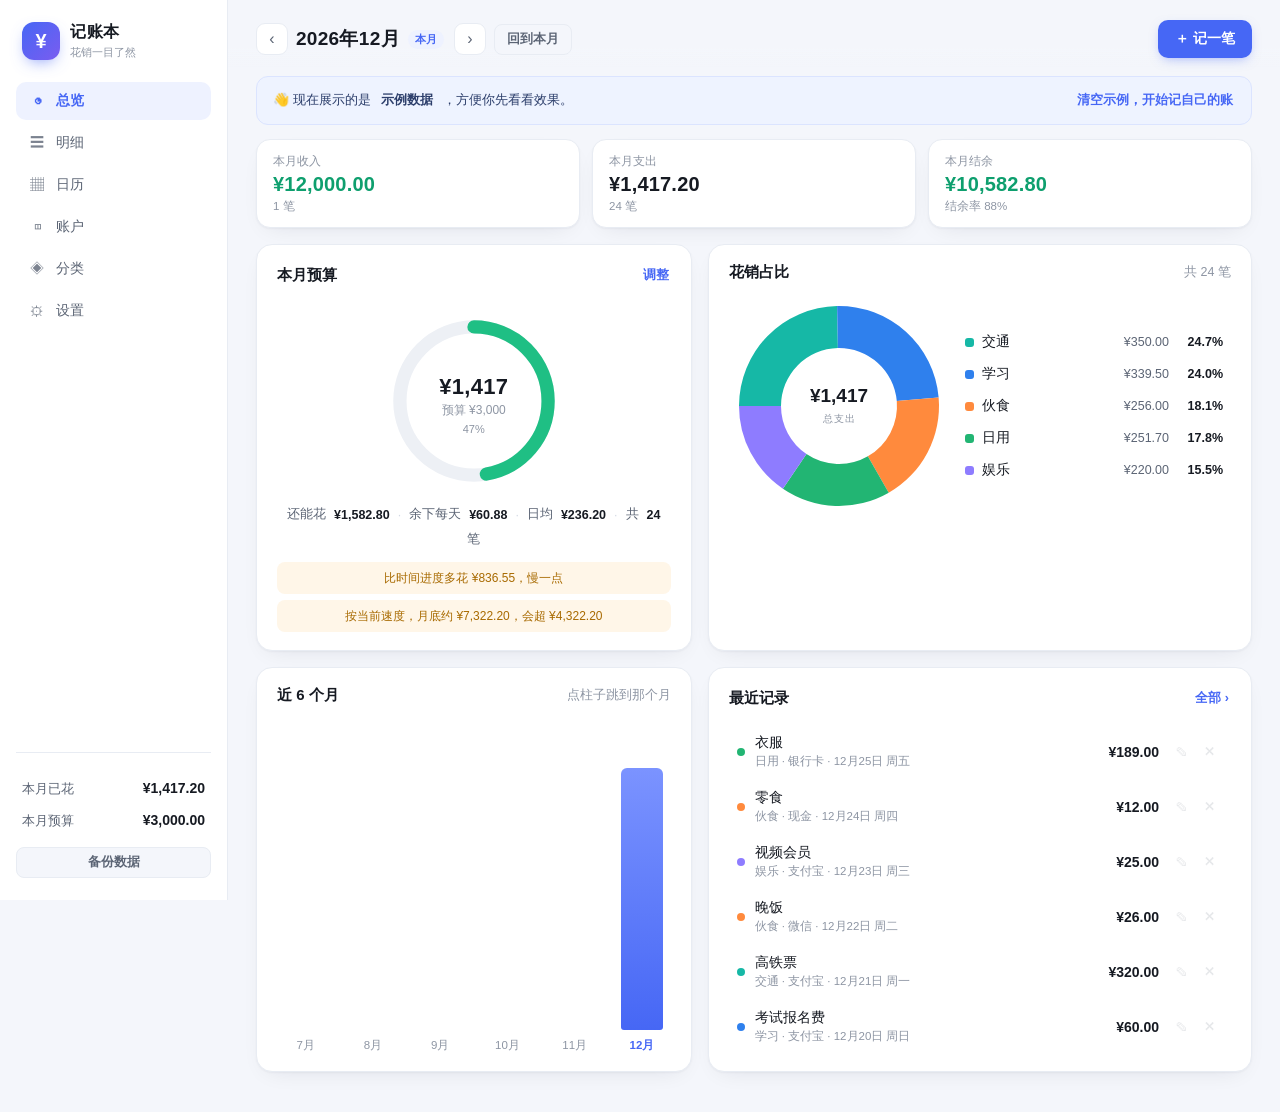
==== commit 89cedbe4: "修复记账默认落到「现金」账户的问题 - 新记录账户优先级：说了支付方式 > 设置的默认账户 > 上次用过的账户 > 第一个账户 - 账户编辑里可以勾选「设为默认账户」，账户列表会标出来 - 账户页新增" ====
--- a/index.html
+++ b/index.html
@@ -2,9 +2,25 @@
 <html lang="zh-CN">
 <head>
 <meta charset="UTF-8">
-<meta name="viewport" content="width=device-width, initial-scale=1.0">
+<meta name="viewport" content="width=device-width, initial-scale=1.0, viewport-fit=cover">
 <meta name="color-scheme" content="light">
+<meta name="description" content="单文件离线记账工具：预算、扇形图、收入结余、多账户、日历日程、自动备份。">
+<meta name="theme-color" content="#4667f5">
 <title>记账本</title>
+<link rel="manifest" href="./manifest.webmanifest">
+<link rel="icon" type="image/png" sizes="192x192" href="./icon-192.png">
+<link rel="apple-touch-icon" href="./apple-touch-icon.png">
+<meta name="apple-mobile-web-app-capable" content="yes">
+<meta name="apple-mobile-web-app-status-bar-style" content="default">
+<meta name="apple-mobile-web-app-title" content="记账本">
+<script>
+/* 离线缓存：只在 http(s) 下注册，file:// 打开时会自动跳过 */
+if ('serviceWorker' in navigator && location.protocol.indexOf('http') === 0) {
+  window.addEventListener('load', function () {
+    navigator.serviceWorker.register('./sw.js').catch(function () { /* 离线缓存不可用不影响使用 */ });
+  });
+}
+</script>
 <style>
 /* ================= 记账本 · 样式 ================= */
 :root {
@@ -449,10 +465,22 @@
 }
 .acc-dot { width: 10px; height: 10px; border-radius: 3px; flex: 0 0 10px; }
 .acc-main { flex: 1; min-width: 0; }
-.acc-name { font-weight: 600; font-size: 13.5px; }
+.acc-name { font-weight: 600; font-size: 13.5px; display: flex; align-items: center; gap: 6px; }
+.acc-tag {
+  font-size: 10px; font-weight: 600; color: var(--primary);
+  background: #eef2ff; padding: 1px 6px; border-radius: 99px;
+  letter-spacing: .3px;
+}
 .acc-sub { font-size: 11.5px; color: var(--muted); margin-top: 2px; }
 .acc-bal { font-weight: 700; font-variant-numeric: tabular-nums; font-size: 15px; }
 .acc-bal.neg { color: var(--danger); }
+
+.check-row {
+  display: flex; align-items: flex-start; gap: 8px;
+  font-size: 12.5px; color: var(--text-2); line-height: 1.5;
+  padding: 8px 0 4px; cursor: pointer;
+}
+.check-row input { margin-top: 2px; accent-color: var(--primary); }
 
 .flow-list { display: flex; flex-direction: column; gap: 9px; }
 .flow-row { display: flex; align-items: center; gap: 10px; font-size: 12.5px; }
@@ -582,18 +610,68 @@
     flex-direction: row; align-items: center; gap: 10px;
     padding: 12px 14px; overflow-x: auto;
     border-right: 0; border-bottom: 1px solid var(--line);
-  }
+    scrollbar-width: none;
+  }
+  .sidebar::-webkit-scrollbar { display: none; }
   .brand { padding: 0; }
   .brand small { display: none; }
-  .nav { flex-direction: row; gap: 2px; }
-  .nav-item { padding: 8px 12px; white-space: nowrap; }
+  .nav { flex-direction: row; gap: 2px; flex: 0 0 auto; }
+  .nav-item { padding: 8px 12px; white-space: nowrap; flex: 0 0 auto; }
   .nav-item i { display: none; }
   .side-foot { display: none; }
-  .topbar { padding: 14px 16px 8px; flex-wrap: wrap; }
+  .topbar { padding: 14px 16px 8px; flex-wrap: wrap; gap: 10px; }
   .content { padding: 8px 16px 40px; }
   .month-title { font-size: 16px; min-width: 120px; }
   .cat-row { flex-wrap: wrap; }
-  .cat-usage { flex: 1 0 100%; }
+  .cat-usage { flex: 1 0 100%; max-width: none; }
+}
+
+/* 手机竖屏：再收紧一档 */
+@media (max-width: 480px) {
+  /* 屏幕太窄，藏掉品牌文字，让 6 个导航项一屏放得下 */
+  .brand b, .brand small { display: none; }
+  .brand .logo { width: 34px; height: 34px; font-size: 18px; border-radius: 10px; }
+  .sidebar { padding: 10px 12px; gap: 6px; }
+  .topbar { padding: 10px 12px 6px; }
+  .content { padding: 6px 12px 36px; }
+  .month-title { font-size: 15px; min-width: auto; }
+  .month-switch { flex-wrap: wrap; gap: 6px; }
+  .btn { padding: 8px 13px; font-size: 13px; }
+  .btn.small { padding: 6px 10px; }
+
+  .kpi-row { grid-template-columns: repeat(2, 1fr); gap: 8px; }
+  .kpi { padding: 10px 12px; }
+  .kpi-value { font-size: 17px; }
+  .kpi-label { font-size: 11px; }
+
+  .card { padding: 14px 14px; border-radius: 14px; }
+  .card-head h3 { font-size: 14px; }
+
+  .pie { width: 180px; height: 180px; }
+  .pie-box { flex: 0 0 auto; }
+  .pie-t1 { font-size: 16px; }
+  .legend-item { padding: 5px 6px; }
+  .legend-amt { display: none; }
+
+  .quick { flex-wrap: wrap; }
+  .quick .btn { flex: 1 0 100%; justify-content: center; }
+  .quick-input { font-size: 15px; }
+
+  .rec-amt { font-size: 14px; }
+  .rec-ops { opacity: .45; }
+
+  .cal-cell { aspect-ratio: 1 / 1; border-radius: 8px; }
+  .cal-day { font-size: 12px; }
+  .cal-amt { font-size: 9.5px; }
+  .cal-sum { grid-template-columns: repeat(2, 1fr); gap: 8px; }
+  .cal-kpi { padding: 8px 10px; }
+  .cal-kpi b { font-size: 15px; }
+
+  .modal { padding: 16px 16px; border-radius: 16px; }
+  .field > span { min-width: 60px; font-size: 12px; }
+
+  .banner { font-size: 12.5px; padding: 10px 12px; }
+  .banner .link-btn { margin-left: 0; }
 }
 
 /* 滚动条 */
@@ -1911,7 +1989,8 @@
     presetDate: '',
     presetAmount: '',
     presetItem: '',
-    formType: ''
+    formType: '',
+    fixAccId: ''
   };
 
   function loadState() {
@@ -1969,7 +2048,8 @@
     state.records = demo.map(function (r, i) {
       return {
         id: 'demo_' + i, type: 'expense', date: ds(r[4]), categoryId: id(r[0]),
-        accountId: '', toAccountId: '', item: r[1], amount: r[2], pay: r[3], note: '', createdAt: i
+        accountId: C.accountFromPay(r[3], state.accounts || []),
+        toAccountId: '', item: r[1], amount: r[2], pay: r[3], note: '', createdAt: i
       };
     });
     // 示例里放一笔收入，别人第一次打开能看懂收支是怎么回事
@@ -2082,7 +2162,32 @@
     }
     var alert = alertInfo();
     if (alert) out += alertBannerHTML(alert);
+    var mis = misAccHint();
+    if (mis) {
+      out += '<div class="banner warn">⚠ 你的支出几乎全记在「<b>' + esc(mis.acc.name) + '</b>」上（' + mis.n + ' 笔）。' +
+        '如果实际是微信 / 支付宝付的，' +
+        '<button class="link-btn" data-act="fix-acc" data-id="' + esc(mis.acc.id) + '">一点批量转过去</button>' +
+        '，以后新记录会自动跟着走。' +
+        '<button class="icon-btn tiny" data-act="dismiss-misacc" title="不再提示" style="margin-left:8px">✕</button></div>';
+    }
     return out;
+  }
+
+  // 检测「支出几乎全记在第一个账户」的情况，主动提示纠正
+  function misAccHint() {
+    try {
+      if (localStorage.getItem('moneybook.misAccHint') === 'off') return null;
+    } catch (e) { /* ignore */ }
+    var accounts = state.accounts || [];
+    if (accounts.length < 2) return null;
+    var exp = state.records.filter(function (r) { return C.recType(r) === 'expense'; });
+    if (exp.length < 5) return null;
+    var cnt = {};
+    exp.forEach(function (r) { cnt[r.accountId] = (cnt[r.accountId] || 0) + 1; });
+    var top = Object.keys(cnt).sort(function (a, b) { return cnt[b] - cnt[a]; })[0];
+    if (!top || top !== accounts[0].id) return null;
+    if (cnt[top] / exp.length < 0.9) return null;
+    return { acc: accounts[0], n: cnt[top] };
   }
 
   /* ---------- 日程提醒 ---------- */
@@ -2588,18 +2693,26 @@
   function accountsHTML(st) {
     var ab = C.accountBalances(state, view.month);
     var total = (state.accounts || []).reduce(function (a, x) { return a + (ab.balance[x.id] || 0); }, 0);
+    var defAcc = pickAccount({ pay: '', accountId: '' });
+    var defLabel = (state.accounts || []).filter(function (a) { return a.id === defAcc; })[0];
 
     var rows = (state.accounts || []).map(function (a) {
       var bal = ab.balance[a.id] || 0;
       var flow = ab.flow[a.id] || 0;
+      var used = state.records.filter(function (r) {
+        return C.recType(r) !== 'transfer' && r.accountId === a.id;
+      }).length;
       return '<div class="acc-row">' +
         '<i class="acc-dot" style="background:' + esc(a.color) + '"></i>' +
         '<div class="acc-main">' +
-          '<div class="acc-name">' + esc(a.name) + '</div>' +
+          '<div class="acc-name">' + esc(a.name) +
+            (a.id === defAcc ? '<span class="acc-tag">默认</span>' : '') + '</div>' +
           '<div class="acc-sub">本月变动 ' +
-            '<span class="' + (flow >= 0 ? 'pos' : 'neg') + '">' + (flow >= 0 ? '+' : '') + C.money(flow) + '</span></div>' +
+            '<span class="' + (flow >= 0 ? 'pos' : 'neg') + '">' + (flow >= 0 ? '+' : '') + C.money(flow) + '</span>' +
+            (used ? ' · 共 ' + used + ' 笔' : '') + '</div>' +
         '</div>' +
         '<div class="acc-bal' + (bal < 0 ? ' neg' : '') + '">¥' + C.money(bal) + '</div>' +
+        (used ? '<button class="icon-btn tiny" data-act="fix-acc" data-id="' + esc(a.id) + '" title="把这里的记录批量改到别的账户">⇄</button>' : '') +
         '<button class="icon-btn tiny" data-act="edit-acc" data-id="' + esc(a.id) + '" title="编辑">✎</button>' +
         '<button class="icon-btn tiny danger" data-act="del-acc" data-id="' + esc(a.id) + '" title="删除">✕</button>' +
       '</div>';
@@ -2611,7 +2724,10 @@
           '<button class="btn ghost small" data-act="add-acc">＋ 新增账户</button></div>' +
         '<div class="acc-total"><span>总资产</span><b class="' + (total < 0 ? 'neg' : '') + '">¥' + C.money(total) + '</b></div>' +
         '<div class="acc-list">' + rows + '</div>' +
-        '<p class="hint">设了「初始余额」就能看到真实余额（比如银行卡里现在有多少）。每月变动是这个月进出的净额。</p>' +
+        '<p class="hint">余额 = 初始余额 + 收入 − 支出 ± 转账。' +
+          '<b>总资产</b>含全部历史记录；总览页的<b>本月结余</b>只算当月收入减当月支出，两个数口径不一样，对不上是正常的。</p>' +
+        '<p class="hint">没写支付方式时，新记录默认记到「<b>' + esc(defLabel ? defLabel.name : '—') + '</b>」。' +
+          '点账户右边的 ⇄ 可以把记错账户的记录批量转移。</p>' +
       '</section>' +
 
       '<section class="card">' +
@@ -2789,7 +2905,7 @@
         : null;
       var defaultCat = state.categories[0] ? state.categories[0].id : '';
       var accounts = state.accounts || [];
-      var defaultAcc = accounts[0] ? accounts[0].id : '';
+      var defaultAcc = pickAccount({ pay: '', accountId: '' });
       var d = r || {
         type: 'expense',
         date: view.presetDate || C.todayStr(),
@@ -2869,8 +2985,33 @@
       '</div></div>';
     }
 
+    if (view.modal === 'fixacc') {
+      var src = accountOf(view.fixAccId);
+      if (!src) return '';
+      var n = state.records.filter(function (r) {
+        return C.recType(r) !== 'transfer' && r.accountId === src.id;
+      }).length;
+      var others = (state.accounts || []).filter(function (a) { return a.id !== src.id; });
+      var opts2 = others.map(function (a) {
+        return '<option value="' + esc(a.id) + '">' + esc(a.name) + '</option>';
+      }).join('');
+      return '<div class="modal-mask"><div class="modal small">' +
+        '<div class="modal-head"><h3>转移「' + esc(src.name) + '」的记录</h3>' +
+          '<button class="icon-btn" data-act="close-modal">✕</button></div>' +
+        '<div class="form">' +
+          '<p class="hint" style="margin-top:0">这个账户下有 <b>' + n + '</b> 笔收支记录。' +
+            '选一个目标账户，把它们全部转过去（转账记录不受影响）。</p>' +
+          '<label class="field"><span>转去</span><select id="fFixTo" class="sel">' + opts2 + '</select></label>' +
+          '<p class="hint">常见用途：之前没写支付方式，记录全落在「现金」上，现在一次性纠正。</p>' +
+        '</div>' +
+        '<div class="modal-foot"><button class="btn ghost" data-act="close-modal">取消</button>' +
+          '<button class="btn primary" data-act="do-fix-acc" data-from="' + esc(src.id) + '">转移 ' + n + ' 笔</button></div>' +
+      '</div></div>';
+    }
+
     if (view.modal === 'acc') {
       var acc = view.editingId ? accountOf(view.editingId) : null;
+      var isDefault = !!acc && state.settings.defaultAccountId === acc.id;
       return '<div class="modal-mask"><div class="modal small">' +
         '<div class="modal-head"><h3>' + (acc ? '编辑账户' : '新增账户') + '</h3>' +
           '<button class="icon-btn" data-act="close-modal">✕</button></div>' +
@@ -2882,7 +3023,12 @@
           '<label class="field"><span>初始余额</span>' +
             '<input type="number" step="0.01" id="fAccInit" class="num-in wide" value="' +
             (acc ? acc.initBalance : 0) + '" placeholder="0"></label>' +
-          '<p class="hint">初始余额是你开始记账那一刻这个账户里有多少钱。之后余额 = 初始余额 + 收入 − 支出。</p>' +
+          (acc
+            ? '<label class="check-row"><input type="checkbox" id="fAccDefault"' + (isDefault ? ' checked' : '') + '>' +
+              '<span>设为默认账户（没说支付方式时记到这里）</span></label>'
+            : '') +
+          '<p class="hint">初始余额是你开始记账那一刻这个账户里有多少钱。' +
+            '余额 = 初始余额 + 收入 − 支出 ± 转账。</p>' +
         '</div>' +
         '<div class="modal-foot"><button class="btn ghost" data-act="close-modal">取消</button>' +
           '<button class="btn primary" data-act="save-acc">' + (acc ? '保存' : '添加') + '</button></div>' +
@@ -3045,6 +3191,10 @@
           try { localStorage.setItem('moneybook.alertDismissed', C.todayStr()); } catch (e) { /* ignore */ }
           render();
           break;
+        case 'dismiss-misacc':
+          try { localStorage.setItem('moneybook.misAccHint', 'off'); } catch (e) { /* ignore */ }
+          render();
+          break;
         case 'quick-add': quickAdd(); break;
         case 'filter-cat':
           view.filterCat = el.getAttribute('data-cat') || '';
@@ -3065,6 +3215,14 @@
         case 'add-cat': view.modal = 'addcat'; render(); break;
         case 'save-cat': saveCat(); break;
         case 'del-cat': delCat(id); break;
+        case 'fix-acc':
+          view.fixAccId = id;
+          view.modal = 'fixacc';
+          render();
+          break;
+        case 'do-fix-acc':
+          doFixAcc(el.getAttribute('data-from'));
+          break;
         case 'add-acc': view.modal = 'acc'; view.editingId = null; render(); break;
         case 'edit-acc': view.modal = 'acc'; view.editingId = id; render(); break;
         case 'save-acc': saveAcc(); break;
@@ -3234,6 +3392,7 @@
       view.month = rec.date.slice(0, 7);
       toast((ftype === 'income' ? '记了收入 ¥' : ftype === 'transfer' ? '转账 ¥' : '记下了 ¥') + C.money(rec.amount));
     }
+    rememberAccount(rec.accountId);
     save();
     closeModalSilent();
     render();
@@ -3248,15 +3407,38 @@
     view.formType = '';
   }
 
+  // 决定这笔记到哪个账户：
+  // ① 说清了支付方式 → 用那个
+  // ② 用户明确设过「默认账户」→ 用它
+  // ③ 否则用上次用过的账户（越用越顺手）
+  // ④ 都没有 → 第一个账户
+  function pickAccount(p) {
+    var accounts = state.accounts || [];
+    var exists = function (id) {
+      return !!id && accounts.some(function (a) { return a.id === id; });
+    };
+    if (p && p.pay && exists(p.accountId)) return p.accountId;
+    if (exists(state.settings.defaultAccountId)) return state.settings.defaultAccountId;
+    if (exists(state.settings.lastAccountId)) return state.settings.lastAccountId;
+    return accounts.length ? accounts[0].id : '';
+  }
+
+  function rememberAccount(id) {
+    if (!id) return;
+    if (state.settings.lastAccountId === id) return;
+    state.settings.lastAccountId = id;
+  }
+
   function commitQuick(p) {
     var type = p.type || 'expense';
+    var accId = pickAccount(p);
     var rec = {
       id: C.uid('rec'),
       type: type,
       createdAt: Date.now(),
       date: p.date || C.todayStr(),
       categoryId: p.categoryId,
-      accountId: p.accountId || ((state.accounts || [])[0] || {}).id || '',
+      accountId: accId,
       item: p.item || (type === 'income' ? '收入' : '支出'),
       amount: C.round2(p.amount),
       pay: p.pay || '',
@@ -3264,12 +3446,15 @@
       note: ''
     };
     state.records.push(rec);
+    rememberAccount(rec.accountId);
     save();
     view.quickText = '';
     view.month = rec.date.slice(0, 7);
     render();
     var catName = type === 'income' ? incomeCatOf(rec.categoryId).name : catOf(rec.categoryId).name;
-    toast('已记为「' + catName + '」' + (type === 'income' ? '+' : '') + '¥' + C.money(rec.amount));
+    var accName = accountName(rec.accountId);
+    toast('已记为「' + catName + '」' + (type === 'income' ? '+' : '') + '¥' + C.money(rec.amount) +
+      (accName ? ' · ' + accName : ''));
   }
 
   function quickAdd() {
@@ -3317,16 +3502,39 @@
     toast('预算已更新');
   }
 
+  function doFixAcc(fromId) {
+    var toId = $('#fFixTo') ? $('#fFixTo').value : '';
+    var src = accountOf(fromId);
+    var dst = accountOf(toId);
+    if (!src || !dst) { toast('账户不存在', 'err'); return; }
+    var affected = state.records.filter(function (r) {
+      return C.recType(r) !== 'transfer' && r.accountId === fromId;
+    });
+    if (!affected.length) { toast('这个账户下没有记录', 'err'); return; }
+    if (!confirm('把「' + src.name + '」的 ' + affected.length + ' 笔记录全部转到「' + dst.name + '」？')) return;
+    makeSnapshot('批量转移账户前', true);
+    affected.forEach(function (r) { r.accountId = toId; });
+    if (state.settings.lastAccountId === fromId) state.settings.lastAccountId = toId;
+    save();
+    view.modal = '';
+    view.fixAccId = '';
+    render();
+    toast('已把 ' + affected.length + ' 笔转到「' + dst.name + '」');
+  }
+
   function saveAcc() {
     var name = $('#fAccName').value.trim();
     if (!name) { toast('账户名不能为空', 'err'); return; }
     var init = Math.round((parseFloat($('#fAccInit').value) || 0) * 100) / 100;
+    var wantDefault = $('#fAccDefault') ? $('#fAccDefault').checked : false;
     if (view.editingId) {
       var a = accountOf(view.editingId);
       if (a) {
         a.name = name;
         a.color = $('#fAccColor').value;
         a.initBalance = init;
+        if (wantDefault) state.settings.defaultAccountId = a.id;
+        else if (state.settings.defaultAccountId === a.id) delete state.settings.defaultAccountId;
       }
       toast('已保存');
     } else {
@@ -3334,12 +3542,13 @@
         toast('已经有这个账户了', 'err');
         return;
       }
-      state.accounts.push({
+      var newAcc = {
         id: C.uid('acc'),
         name: name,
         color: $('#fAccColor').value,
         initBalance: init
-      });
+      };
+      state.accounts.push(newAcc);
       toast('已添加账户「' + name + '」');
     }
     save();
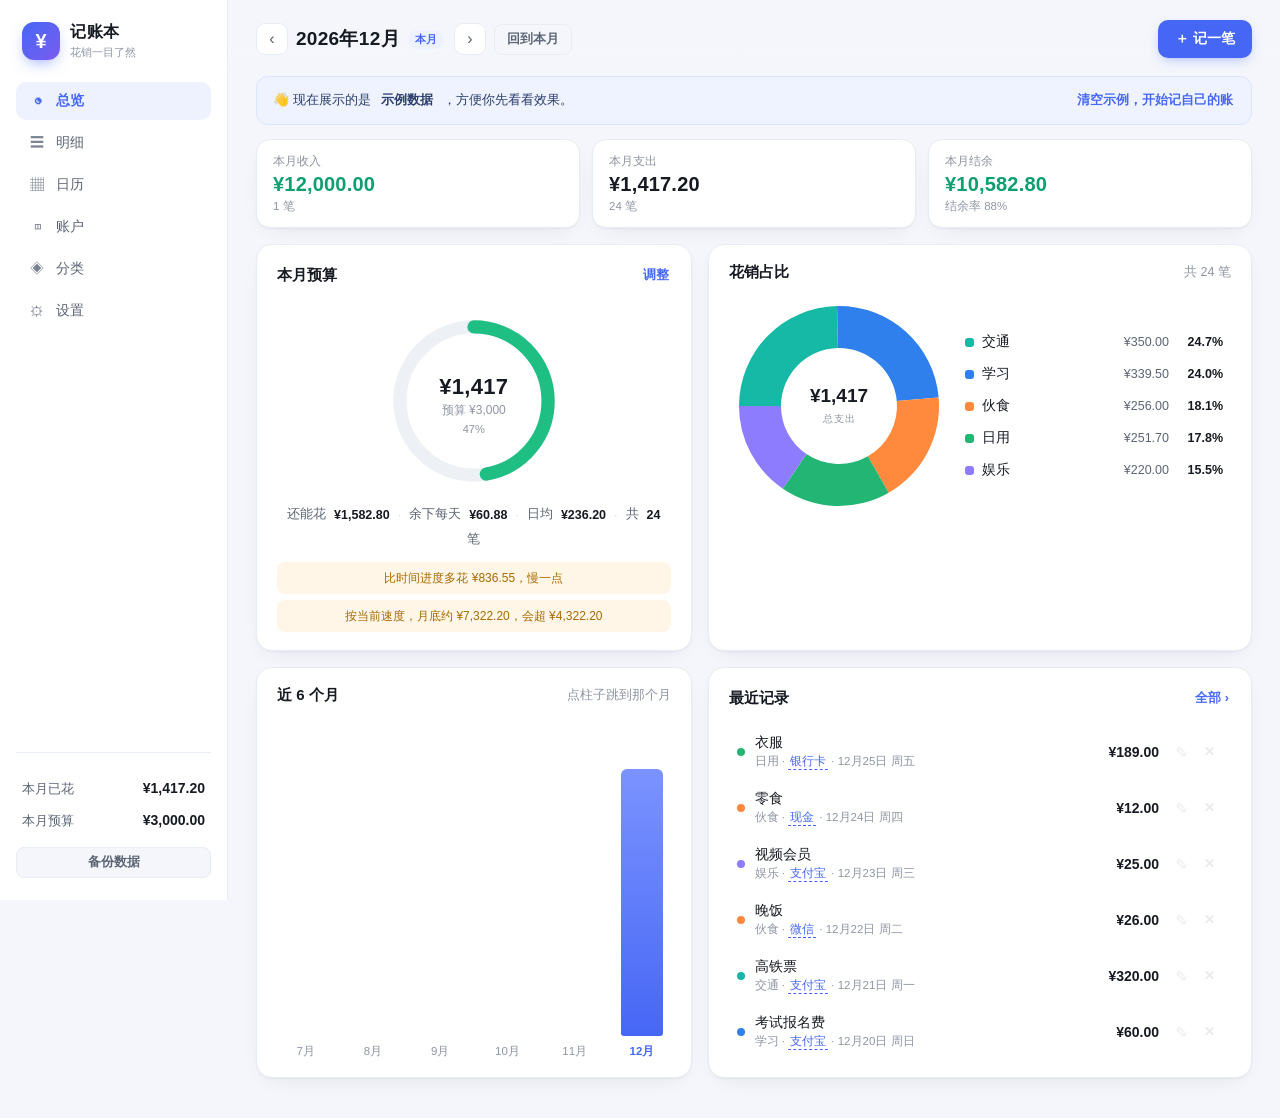
==== commit 623a8e35: "记账时可选账户，单笔记录点账户名即可换 - 快速记账区新增「记到」账户 chips，点了就指定本次账户 - 优先级：句中说了支付方式 > 本次手选 > 默认账户 > 上次账户 > 第一个 - 明细里账" ====
--- a/index.html
+++ b/index.html
@@ -488,6 +488,44 @@
 .flow-track { flex: 1; height: 7px; background: #eef1f7; border-radius: 99px; overflow: hidden; }
 .flow-track i { display: block; height: 100%; border-radius: 99px; }
 .flow-amt { flex: 0 0 84px; text-align: right; font-variant-numeric: tabular-nums; font-weight: 600; }
+
+.chip.sm { padding: 4px 10px; font-size: 12px; border-radius: 8px; }
+.quick-acc {
+  display: flex; flex-wrap: wrap; align-items: center; gap: 6px;
+  margin: -4px 0 12px; padding-left: 2px;
+}
+.quick-acc-label { font-size: 12px; color: var(--muted); margin-right: 2px; }
+.quick-acc-chip { border-color: var(--line); background: #fff; }
+.quick-acc-chip.on { background: #eef2ff; border-color: #c7d3ff; color: var(--primary); font-weight: 600; }
+
+/* 记录行里可点击的账户名 */
+.acc-link {
+  border: 0; background: transparent; padding: 0 2px;
+  font: inherit; color: var(--primary); cursor: pointer;
+  border-bottom: 1px dashed currentColor;
+}
+.acc-link:hover { background: #eef2ff; border-radius: 4px; }
+.acc-link.empty { color: var(--warn); }
+
+/* 换账户弹窗 */
+.chg-info {
+  display: flex; align-items: baseline; justify-content: space-between;
+  padding: 10px 4px 14px; border-bottom: 1px solid var(--line); margin-bottom: 14px;
+  font-size: 14px;
+}
+.chg-info b { font-size: 18px; font-variant-numeric: tabular-nums; }
+.acc-pick { display: flex; flex-direction: column; gap: 6px; }
+.acc-pick-btn {
+  display: flex; align-items: center; gap: 10px;
+  padding: 11px 14px; border: 1px solid var(--line); border-radius: 10px;
+  background: #fbfcfe; font: inherit; font-size: 14px; cursor: pointer;
+  transition: .15s; text-align: left;
+}
+.acc-pick-btn:hover { background: #f2f6ff; border-color: #c7d3ff; }
+.acc-pick-btn.on { border-color: var(--primary); background: #eef2ff; }
+.acc-pick-btn i { width: 10px; height: 10px; border-radius: 3px; flex: 0 0 10px; }
+.acc-pick-btn span { flex: 1; }
+.acc-pick-btn em { font-style: normal; font-size: 11px; color: var(--primary); }
 
 /* ---------- 日历 ---------- */
 .cal-card { max-width: 980px; }
@@ -1990,7 +2028,9 @@
     presetAmount: '',
     presetItem: '',
     formType: '',
-    fixAccId: ''
+    fixAccId: '',
+    quickAccountId: '',
+    chgAccId: ''
   };
 
   function loadState() {
@@ -2553,6 +2593,14 @@
         '<button class="btn primary" data-act="quick-add">记下</button>' +
       '</div>' +
       '<div class="quick-hint" id="quickHint">支持中文口语，自动识别金额、分类、账户和日期；说「发工资」「收到退款」会自动记成收入</div>' +
+      '<div class="quick-acc">' +
+        '<span class="quick-acc-label">记到</span>' +
+        (state.accounts || []).map(function (a) {
+          return '<button class="chip sm quick-acc-chip' + (a.id === quickAccId() ? ' on' : '') +
+            '" data-act="set-quick-acc" data-id="' + esc(a.id) + '">' +
+            '<i style="background:' + esc(a.color) + '"></i>' + esc(a.name) + '</button>';
+        }).join('') +
+      '</div>' +
       '<div class="chips">' + chips + '</div>' +
       '<div class="list-sum">' + sumHtml + '</div>' +
       '<div class="rec-list">' + bodyHtml + '</div>' +
@@ -2569,7 +2617,11 @@
       meta = '转账 · ' + (accountName(r.accountId) || '?') + ' → ' + (accountName(r.toAccountId) || '?');
     } else {
       var acc = accountName(r.accountId);
-      meta = c.name + (acc ? ' · ' + acc : '');
+      // 账户名做成可点的，点一下直接换账户
+      meta = esc(c.name) + (acc
+        ? ' · <button class="acc-link" data-act="change-acc" data-id="' + esc(r.id) + '" title="换个账户">' +
+          esc(acc) + '</button>'
+        : ' · <button class="acc-link empty" data-act="change-acc" data-id="' + esc(r.id) + '" title="选账户">未指定</button>');
     }
     var sign = isIncome ? '+' : '';
     var amtCls = isIncome ? ' income' : (isTransfer ? ' transfer' : '');
@@ -2577,7 +2629,7 @@
       '<i class="rec-dot" style="background:' + esc(isTransfer ? '#B0B7C3' : c.color) + '"></i>' +
       '<div class="rec-main">' +
         '<div class="rec-item">' + esc(r.item || (isIncome ? '收入' : isTransfer ? '转账' : '支出')) + '</div>' +
-        '<div class="rec-meta">' + esc(meta) +
+        '<div class="rec-meta">' + meta +
           (compact ? ' · ' + esc(humanDate(r.date)) : '') + '</div>' +
       '</div>' +
       '<div class="rec-amt' + amtCls + '">' + sign + '¥' + C.money(r.amount) + '</div>' +
@@ -2586,6 +2638,20 @@
         '<button class="icon-btn tiny danger" data-act="del-rec" data-id="' + esc(r.id) + '" title="删除">✕</button>' +
       '</div>' +
     '</div>';
+  }
+
+  // 快速记账区当前选中的账户
+  function quickAccId() {
+    var q = view.quickAccountId;
+    if (q && accountOf(q)) return q;
+    return pickAccount({ pay: '', accountId: '' });
+  }
+
+  function syncQuickAccChips() {
+    var cur = quickAccId();
+    $$('.quick-acc-chip').forEach(function (b) {
+      b.classList.toggle('on', b.getAttribute('data-id') === cur);
+    });
   }
 
   /* ---------------- 日历 ---------------- */
@@ -2982,6 +3048,32 @@
           '<p class="hint">只影响 ' + C.monthLabel(view.month) + '，其他月份仍用默认预算。</p></div>' +
         '<div class="modal-foot"><button class="btn ghost" data-act="close-modal">取消</button>' +
           '<button class="btn primary" data-act="save-month-budget">保存</button></div>' +
+      '</div></div>';
+    }
+
+    if (view.modal === 'chgacc') {
+      var cr = state.records.filter(function (x) { return x.id === view.chgAccId; })[0];
+      if (!cr) return '';
+      var isXfer = C.recType(cr) === 'transfer';
+      var pickList = (state.accounts || []).map(function (a) {
+        var on = a.id === cr.accountId;
+        return '<button class="acc-pick-btn' + (on ? ' on' : '') +
+          '" data-act="do-change-acc" data-id="' + esc(a.id) + '">' +
+          '<i style="background:' + esc(a.color) + '"></i>' +
+          '<span>' + esc(a.name) + '</span>' +
+          (on ? '<em>当前</em>' : '') +
+        '</button>';
+      }).join('');
+      return '<div class="modal-mask"><div class="modal small">' +
+        '<div class="modal-head"><h3>换个账户</h3>' +
+          '<button class="icon-btn" data-act="close-modal">✕</button></div>' +
+        '<div class="chg-info">' +
+          '<span>' + esc(cr.item || '支出') + '</span>' +
+          '<b>¥' + C.money(cr.amount) + '</b>' +
+        '</div>' +
+        (isXfer ? '<p class="hint">这是转账记录，请用编辑功能改转出/转入。</p>' : '') +
+        '<div class="acc-pick">' + (isXfer ? '' : pickList) + '</div>' +
+        '<div class="modal-foot"><button class="btn ghost" data-act="close-modal">取消</button></div>' +
       '</div></div>';
     }
 
@@ -3215,6 +3307,18 @@
         case 'add-cat': view.modal = 'addcat'; render(); break;
         case 'save-cat': saveCat(); break;
         case 'del-cat': delCat(id); break;
+        case 'set-quick-acc':
+          view.quickAccountId = el.getAttribute('data-id');
+          syncQuickAccChips();
+          break;
+        case 'change-acc':
+          view.chgAccId = id;
+          view.modal = 'chgacc';
+          render();
+          break;
+        case 'do-change-acc':
+          doChangeAcc(el.getAttribute('data-id'));
+          break;
         case 'fix-acc':
           view.fixAccId = id;
           view.modal = 'fixacc';
@@ -3412,12 +3516,13 @@
   // ② 用户明确设过「默认账户」→ 用它
   // ③ 否则用上次用过的账户（越用越顺手）
   // ④ 都没有 → 第一个账户
-  function pickAccount(p) {
+  function pickAccount(p, override) {
     var accounts = state.accounts || [];
     var exists = function (id) {
       return !!id && accounts.some(function (a) { return a.id === id; });
     };
     if (p && p.pay && exists(p.accountId)) return p.accountId;
+    if (exists(override)) return override;
     if (exists(state.settings.defaultAccountId)) return state.settings.defaultAccountId;
     if (exists(state.settings.lastAccountId)) return state.settings.lastAccountId;
     return accounts.length ? accounts[0].id : '';
@@ -3431,7 +3536,7 @@
 
   function commitQuick(p) {
     var type = p.type || 'expense';
-    var accId = pickAccount(p);
+    var accId = pickAccount(p, quickAccId());
     var rec = {
       id: C.uid('rec'),
       type: type,
@@ -3447,6 +3552,8 @@
     };
     state.records.push(rec);
     rememberAccount(rec.accountId);
+    // 记完就交还给「默认账户 / 上次账户」的规则，避免本次手选一直粘住
+    view.quickAccountId = '';
     save();
     view.quickText = '';
     view.month = rec.date.slice(0, 7);
@@ -3500,6 +3607,21 @@
     view.modal = '';
     render();
     toast('预算已更新');
+  }
+
+  function doChangeAcc(toId) {
+    var r = state.records.filter(function (x) { return x.id === view.chgAccId; })[0];
+    if (!r) { toast('记录不见了', 'err'); return; }
+    if (C.recType(r) === 'transfer') { toast('转账记录请用编辑改转出/转入', 'err'); return; }
+    if (r.accountId === toId) { view.modal = ''; view.chgAccId = ''; render(); return; }
+    makeSnapshot('改账户前', true);
+    r.accountId = toId;
+    rememberAccount(toId);
+    if (view.quickAccountId) view.quickAccountId = toId;
+    save();
+    view.modal = ''; view.chgAccId = '';
+    render();
+    toast('已改到「' + accountName(toId) + '」');
   }
 
   function doFixAcc(fromId) {
